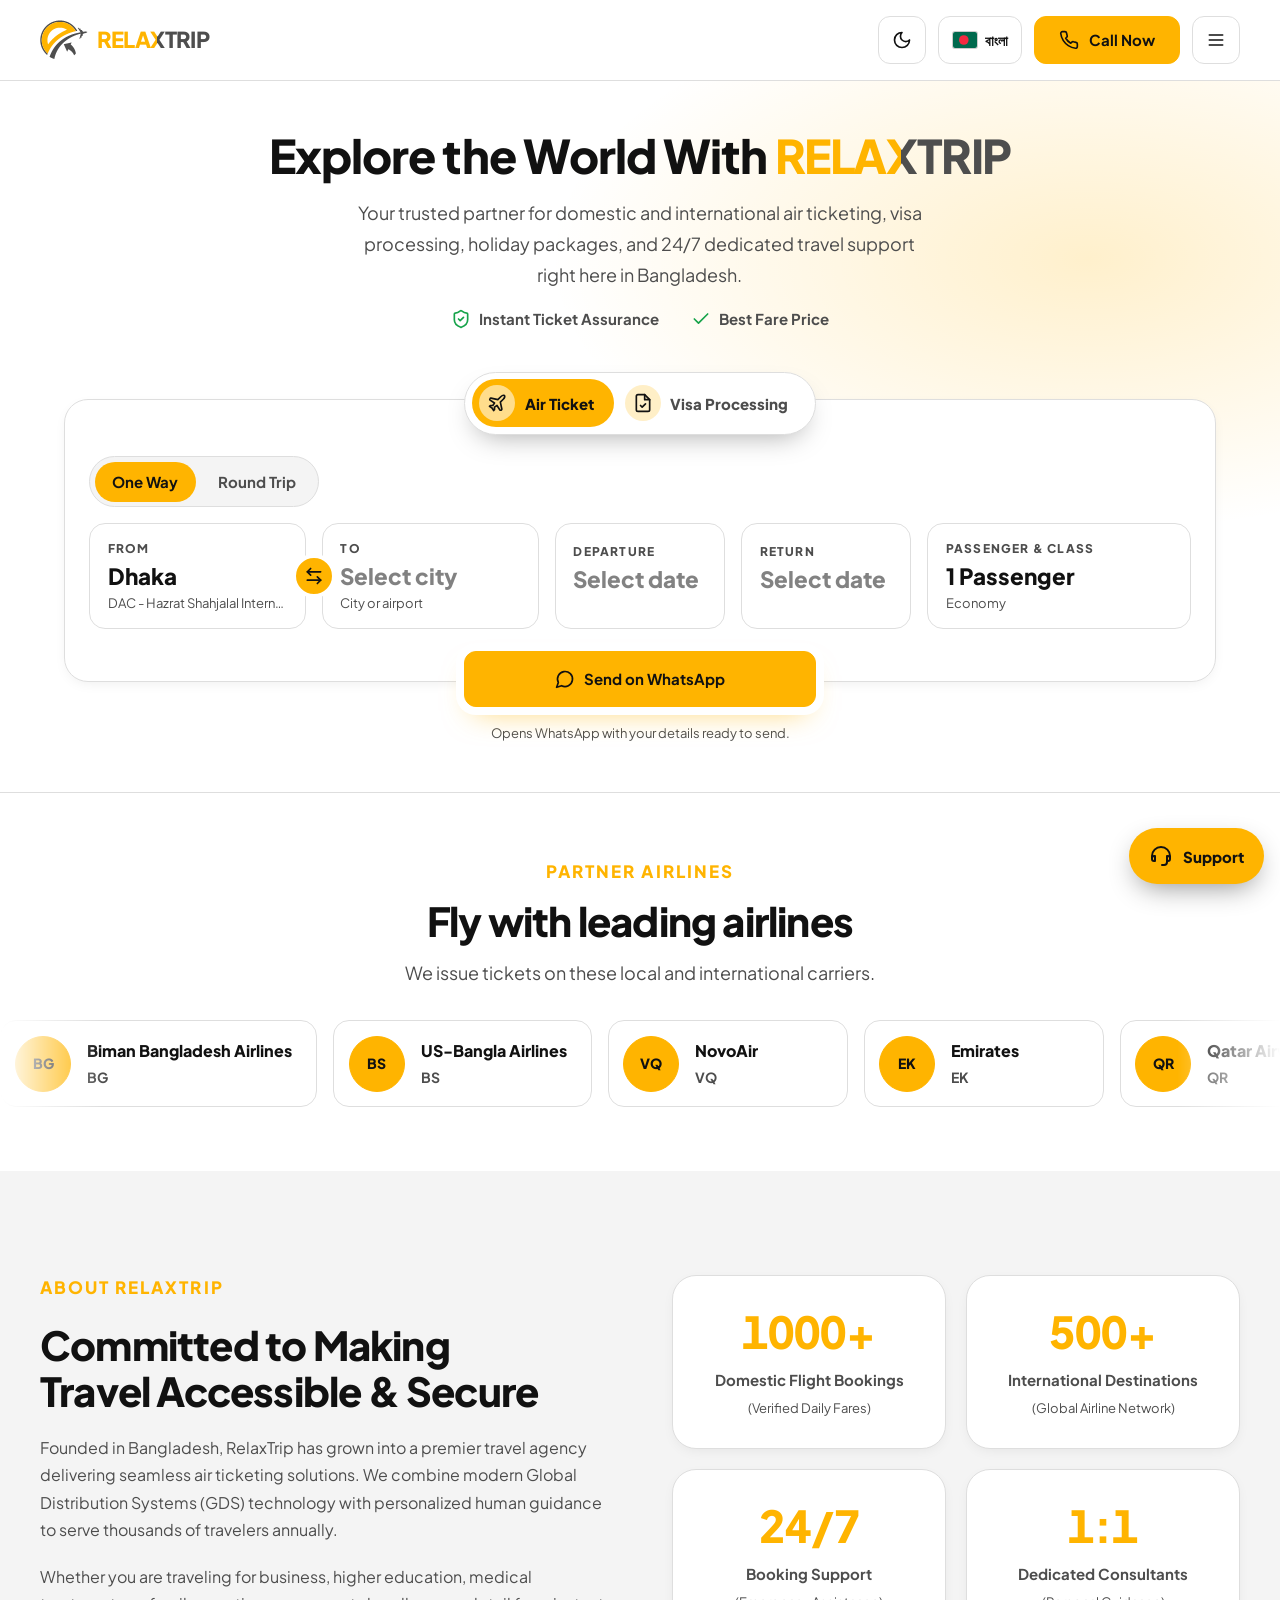
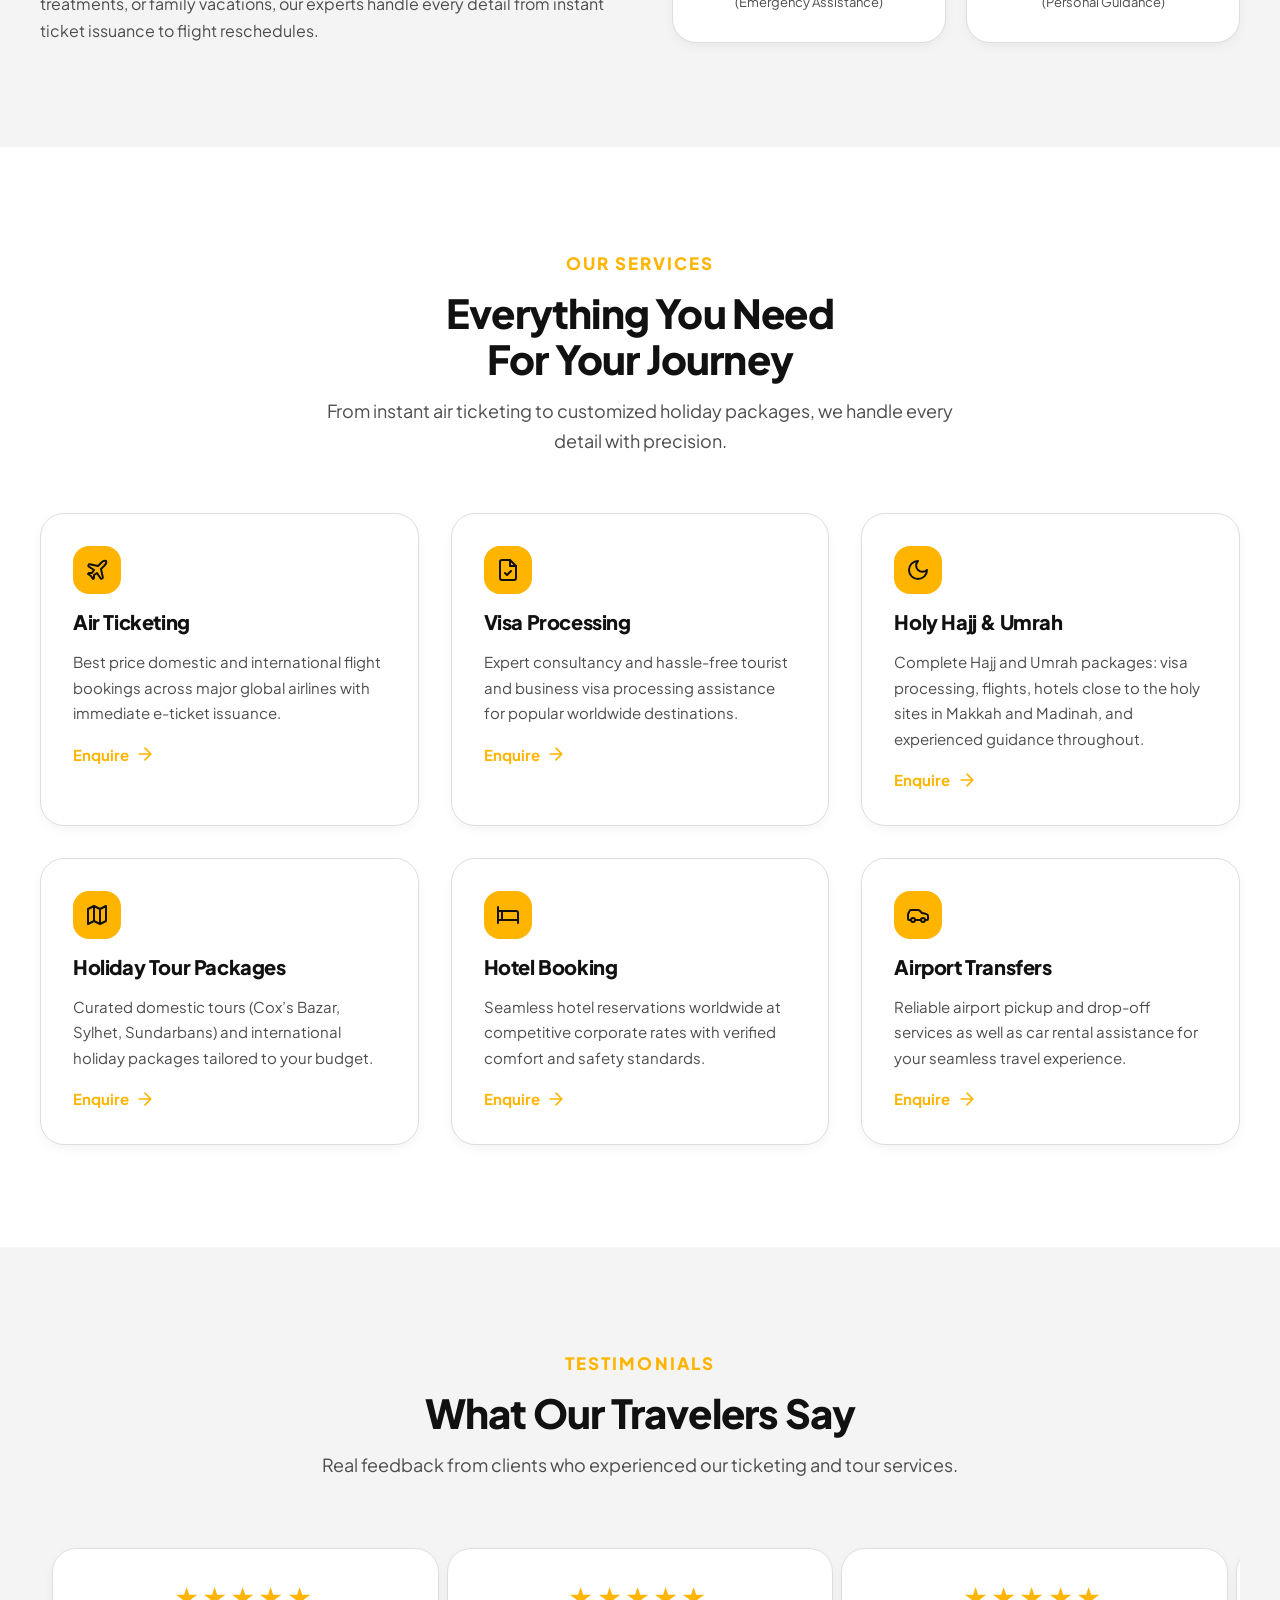
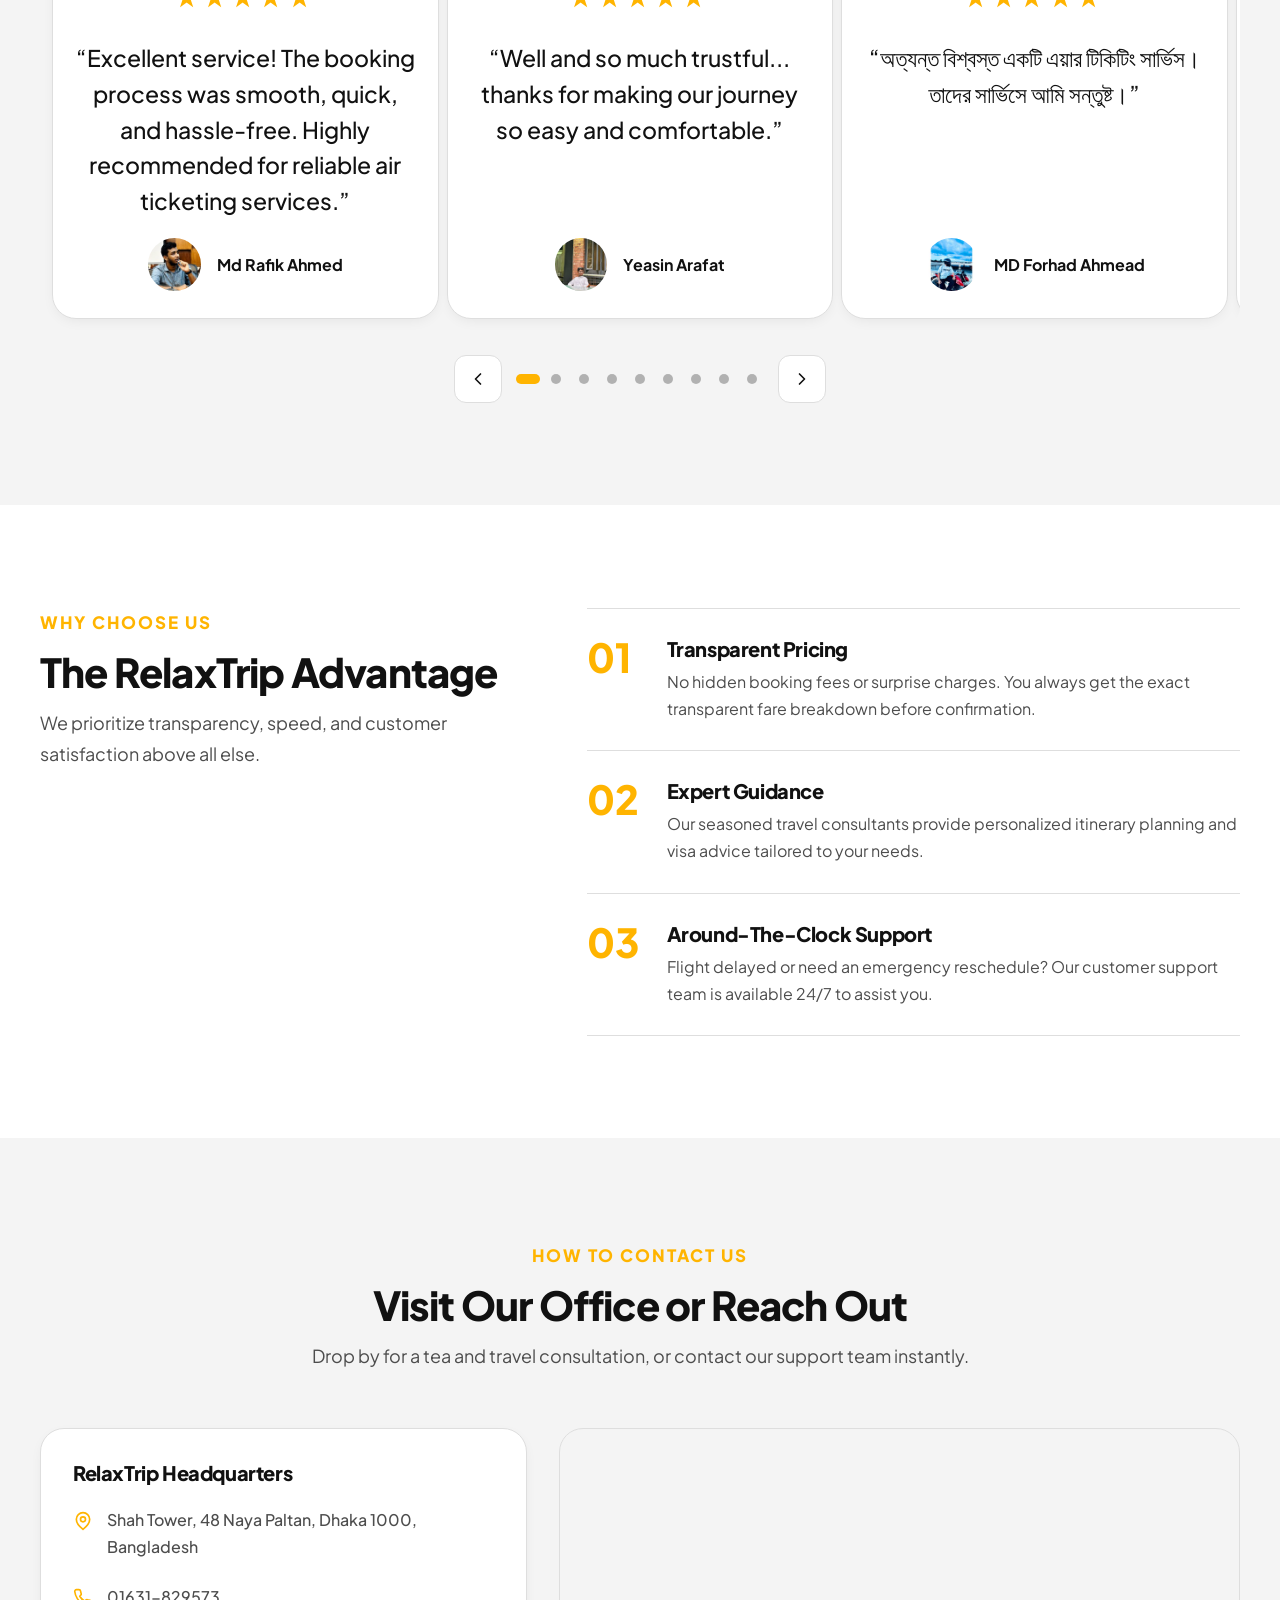
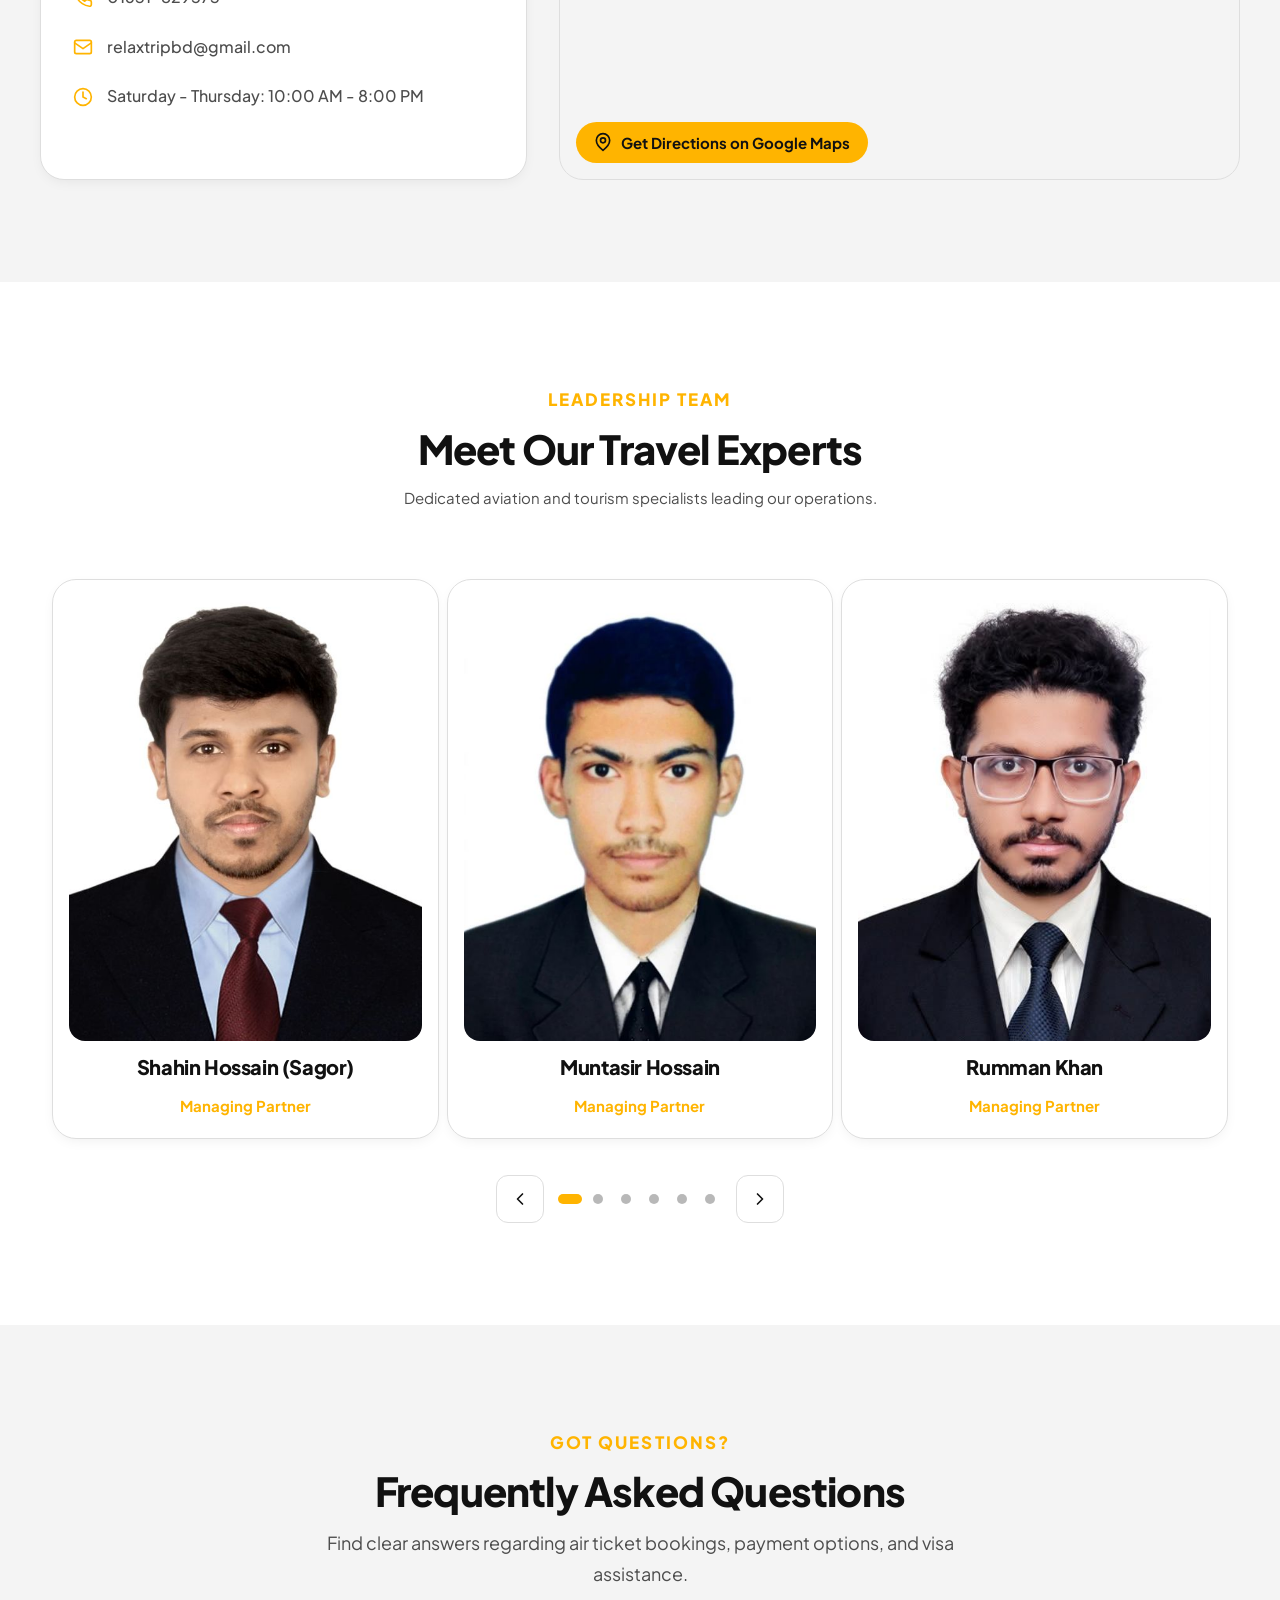
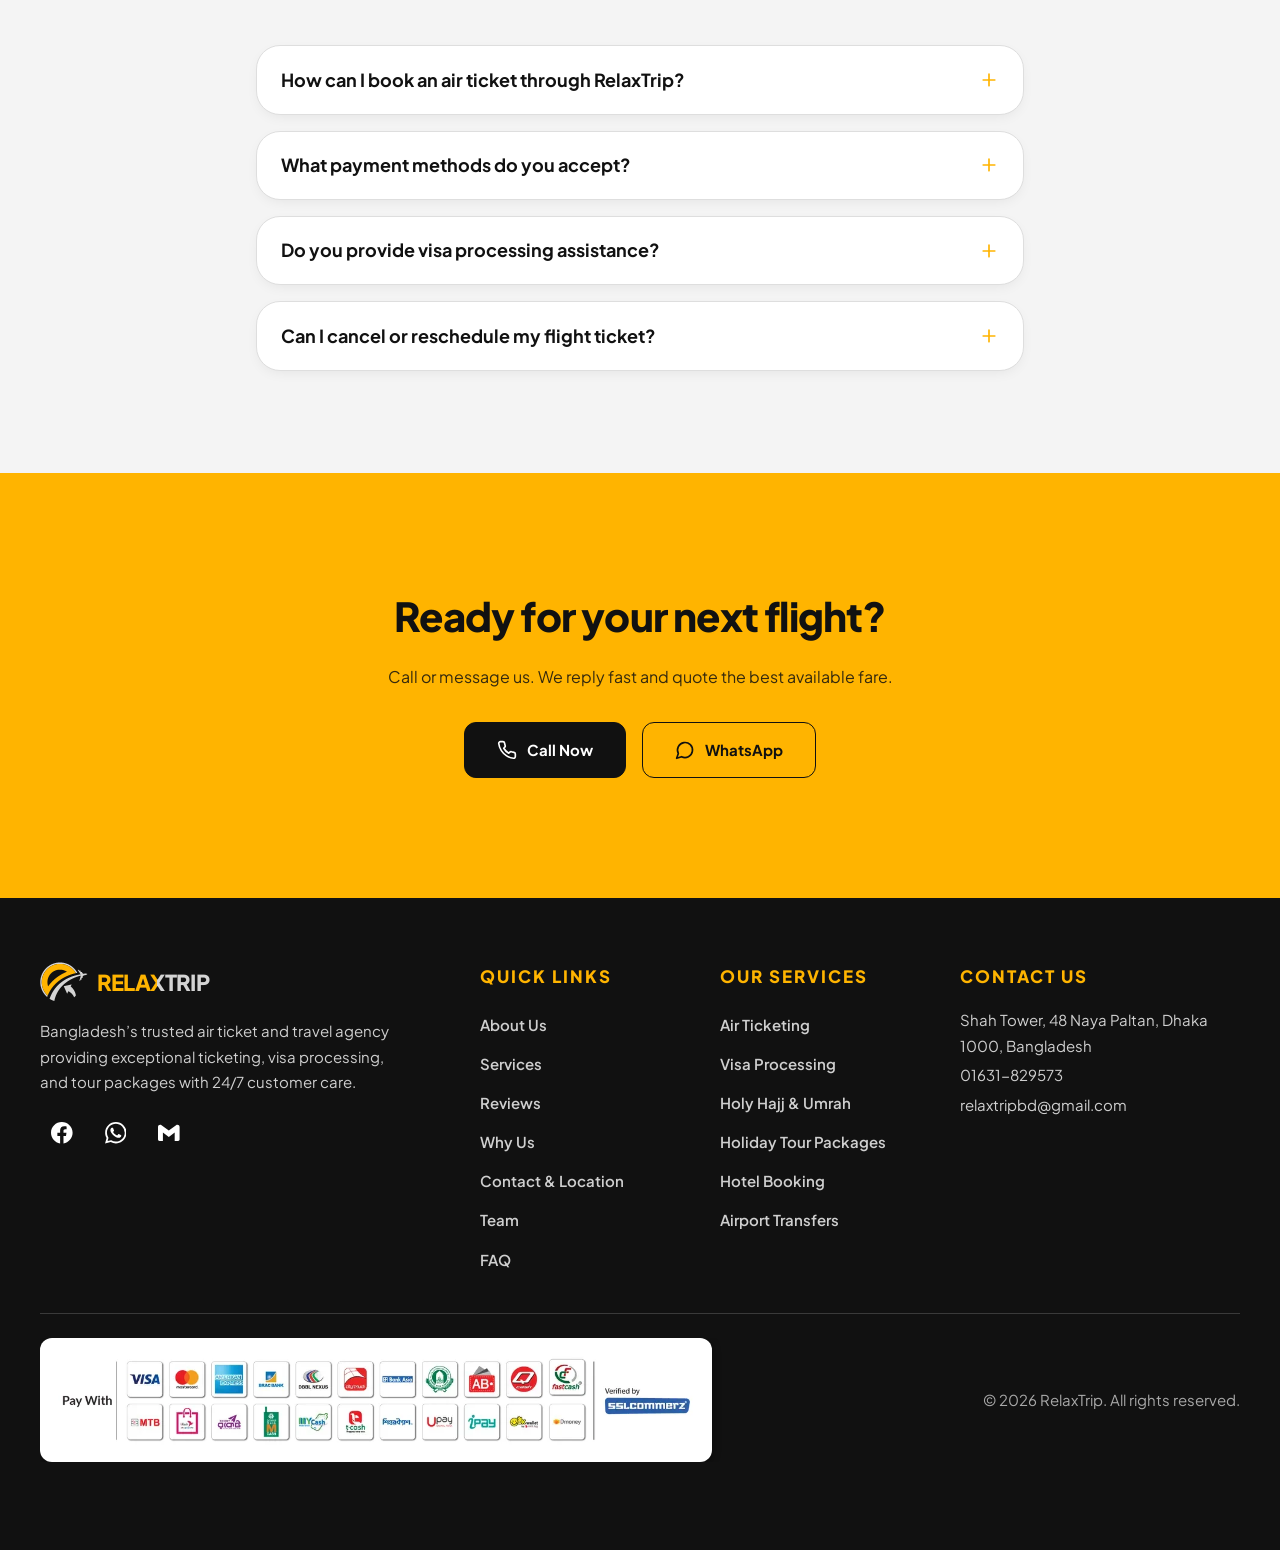
==== public/index.html @ c302bf82 "Real favicon set: svg + png sizes, apple-touch icon and web manifest replace the inline data-uri ico" ====
<!doctype html>
<html lang="en" id="top">
<head>
<meta charset="UTF-8">
<meta name="viewport" content="width=device-width, initial-scale=1, viewport-fit=cover">
<title>RelaxTrip – Premier Air Ticket &amp; Travel Agency in Bangladesh</title>
<meta name="description" content="RelaxTrip: air tickets, visa processing, holiday packages and 24/7 travel support in Dhaka, Bangladesh.">
<meta name="color-scheme" content="light dark">
<meta name="theme-color" content="#FFB400">
<meta property="og:title" content="RelaxTrip – Air Tickets &amp; Travel Agency, Bangladesh">
<meta property="og:description" content="Air tickets, visas, holiday packages and 24/7 support.">
<meta property="og:type" content="website">
<!-- Favicon set (desktop browser tab + bookmarks, iPhone/iPad home screen, Android home screen). -->
  <link rel="icon" href="/favicon.svg" type="image/svg+xml">
  <link rel="icon" href="/favicon-32x32.png" type="image/png" sizes="32x32">
  <link rel="icon" href="/favicon-16x16.png" type="image/png" sizes="16x16">
  <link rel="apple-touch-icon" href="/apple-touch-icon.png">
  <link rel="manifest" href="/site.webmanifest">

<!-- boot.js runs BEFORE the page is painted: applies the saved theme + language without a flash. -->
<script src="js/boot.js"></script>

<!-- Fonts -->
<link rel="preconnect" href="https://fonts.googleapis.com">
<link rel="preconnect" href="https://fonts.gstatic.com" crossorigin>
<link href="https://fonts.googleapis.com/css2?family=Noto+Sans+Bengali:wght@400;500;600;700;800&family=Plus+Jakarta+Sans:wght@400;500;600;700;800&display=swap" rel="stylesheet">

<!-- Styles: one file per part of the page.
     NUMBERED LOAD ORDER MATTERS: later files override earlier ones (08-13 refine 01-07). -->
  <link rel="stylesheet" href="css/01-tokens.css">
  <link rel="stylesheet" href="css/02-base.css">
  <link rel="stylesheet" href="css/03-components.css">
  <link rel="stylesheet" href="css/04-header.css">
  <link rel="stylesheet" href="css/05-hero.css">
  <link rel="stylesheet" href="css/06-sections.css">
  <link rel="stylesheet" href="css/07-reveal-motion.css">
  <link rel="stylesheet" href="css/08-refinements.css">
  <link rel="stylesheet" href="css/09-map.css">
  <link rel="stylesheet" href="css/10-small-screens.css">
  <link rel="stylesheet" href="css/11-mobile-menu-cta.css">
  <link rel="stylesheet" href="css/12-airlines-payments-support.css">
  <link rel="stylesheet" href="css/13-enquiry-widget.css">
</head>
<body>

<!-- LOGO VECTOR: the RelaxTrip mark as an SVG <symbol>. Referenced twice with <use href="#rt-mark">
     (header/footer logo). Its colours are painted by CSS classes .mk-s / .mk-g
     in css/03-components.css and switch with the dark theme. Edit here to change the mark. -->
<svg width="0" height="0" style="position:absolute" aria-hidden="true"><symbol id="rt-mark" viewBox="180 10 980 810"><path class="mk-s" style="fill:var(--color-logo-gray,#4e4e4e)" fill-rule="evenodd" d="M666,502C666,502 666,502 666,503C666,503 667,504 667,505C668,506 668,506 668,507C668,507 668,508 669,508C669,509 669,510 670,510C670,511 670,511 670,512C670,512 671,513 671,514C671,514 672,515 672,515C672,516 672,516 673,517C673,518 673,518 673,519C674,519 674,520 674,520C674,521 675,521 675,522C675,523 675,523 676,524C676,524 676,525 676,525C677,526 677,526 677,527C677,528 678,528 678,529C678,529 678,530 679,530C679,531 679,532 679,532C680,533 680,533 680,534C680,534 680,535 681,536C681,536 681,537 682,537C682,538 682,538 682,539C682,540 683,540 683,541C683,541 684,542 684,542C684,543 684,543 684,544C685,545 685,545 685,546C686,546 686,547 686,547C686,548 686,548 687,549C687,550 687,550 688,551C688,551 688,552 688,552C689,553 689,554 689,554C689,555 690,555 690,556C690,556 690,557 691,558C691,558 691,559 691,559C692,560 692,560 692,561C692,561 693,562 693,562C693,563 694,564 694,564C694,565 694,565 694,566C695,566 695,567 695,568C695,568 696,569 696,569C696,570 696,570 697,571C697,572 697,572 697,573C698,573 698,574 698,574C698,575 699,576 699,576C699,577 699,577 700,578C700,578 700,579 700,580C701,580 701,581 701,581C701,582 702,582 702,583C702,583 702,584 703,584C703,585 703,586 703,586C704,587 704,587 704,588C704,588 705,589 705,590C705,590 705,591 706,591C706,592 706,592 706,593C707,594 707,594 707,595C707,595 708,596 708,596C708,597 708,597 709,598C709,599 709,599 709,600C710,600 710,601 710,601C710,602 711,602 711,603C711,604 712,604 712,605C712,605 712,606 712,606C713,607 713,608 713,608C714,609 714,609 714,610C714,610 714,611 715,612C715,612 715,613 716,613C716,614 716,614 716,615C716,615 717,616 717,616C717,617 718,618 718,618C718,619 718,619 718,620C719,620 719,621 719,622C720,622 720,623 720,623C720,624 720,624 721,625C721,626 721,626 722,627C722,627 722,628 722,628C722,629 723,630 723,630C723,631 724,631 724,632C724,632 724,633 725,633C725,634 725,634 725,635C726,636 726,636 726,637C726,637 726,638 727,638C727,639 727,640 728,640C728,641 728,641 728,642C729,642 729,643 729,644C729,644 730,645 730,645C730,646 730,646 731,647C731,648 731,648 731,649C732,649 732,650 732,650C732,651 733,652 733,653C734,653 734,654 734,654C734,654 734,654 734,654C734,654 734,654 735,654C735,653 736,652 736,651C736,651 737,650 737,650C737,649 738,648 738,648C738,647 738,647 739,646C739,646 739,645 739,645C740,644 740,644 740,643C740,642 741,642 741,641C741,641 742,640 742,640C742,639 742,638 743,638C743,637 743,637 743,636C744,636 744,635 744,634C744,634 745,633 745,633C745,632 745,632 746,631C746,631 746,630 746,630C747,629 747,628 747,628C748,627 748,627 748,626C748,626 749,625 749,624C749,624 749,623 750,623C750,622 750,622 750,621C751,621 751,620 751,620C752,619 752,618 752,618C752,617 753,617 753,616C753,616 753,615 754,614C754,614 754,613 754,613C755,612 755,612 755,611C756,611 756,610 756,610C756,609 756,608 757,608C757,607 758,606 758,606C758,605 759,604 759,604C759,604 759,604 759,604C759,604 759,604 760,604C760,604 762,604 762,605C763,605 763,605 764,606C764,606 765,606 766,607C766,607 767,607 767,608C768,608 768,608 769,608C769,609 770,609 770,609C771,610 772,610 772,610C773,611 773,611 774,611C774,612 775,612 775,612C776,613 776,613 777,613C777,614 778,614 778,614C779,615 780,615 780,615C780,616 781,616 782,616C782,617 783,617 783,617C784,618 784,618 785,618C785,619 786,619 786,619C787,620 787,620 788,620C788,621 789,621 789,622C790,622 790,622 791,623C792,623 792,623 792,624C793,624 794,624 794,625C794,625 795,626 796,626C796,626 797,627 797,627C798,628 798,628 799,628C799,628 800,629 800,629C801,630 801,630 802,630C802,631 803,631 803,632C804,632 804,632 805,633C805,633 806,634 806,634C807,634 807,635 808,635C808,636 809,636 809,636C810,637 810,637 811,638C811,638 812,638 812,639C813,639 813,640 814,640C814,641 815,641 815,642C816,642 816,642 817,643C817,643 818,644 818,644C819,644 819,645 820,645C820,646 820,646 821,647C822,647 822,648 822,648C823,648 823,649 824,649C824,650 825,650 825,651C826,651 826,652 827,652C827,652 828,653 828,654C828,654 829,654 829,655C830,655 830,656 831,656C831,657 832,657 832,658C833,658 833,659 834,659C834,660 834,660 835,661C835,661 836,662 836,662C837,663 837,663 837,664C838,664 838,665 839,665C839,666 840,666 840,666C840,667 841,668 841,668C842,668 842,669 842,670C843,670 843,670 844,671C844,672 844,672 845,673C845,673 846,674 846,674C846,675 847,675 847,676C848,676 848,677 848,677C849,678 849,678 849,679C850,679 850,680 850,680C851,681 851,681 852,682C852,682 852,683 853,683C853,684 853,684 854,685C854,685 854,686 855,686C855,687 855,688 856,688C856,688 856,689 857,690C857,690 857,691 858,691C858,692 858,692 859,693C859,693 859,694 860,694C860,695 860,695 861,696C861,696 861,697 862,698C862,698 862,699 863,699C863,700 863,700 864,701C864,701 864,702 864,702C865,703 865,704 865,704C866,704 866,705 866,706C867,706 867,707 867,707C868,708 868,708 868,709C868,709 869,710 869,710C869,711 869,712 870,712C870,713 870,713 870,714C871,714 871,715 871,716C872,716 872,717 872,717C872,718 873,718 873,719C873,719 874,720 874,720C874,721 874,722 874,722C875,723 875,723 875,724C876,724 876,726 877,726C877,727 877,727 877,727C877,727 878,727 878,726C879,726 880,725 880,725C881,724 881,724 882,723C882,723 883,722 883,722C884,722 884,721 885,721C885,720 886,720 886,719C887,719 887,718 888,718C888,718 888,717 889,717C890,716 890,716 890,715C891,715 891,714 892,714C892,713 893,713 893,712C894,712 894,712 895,711C895,711 896,710 896,710C897,709 897,709 898,708C898,708 898,707 899,707C899,706 900,706 900,705C901,705 901,704 902,704C902,703 902,703 903,702C903,702 904,702 904,701C904,700 905,700 905,700C906,699 906,698 907,698C907,698 908,697 908,696C908,696 909,696 909,695C910,694 910,694 911,693C911,692 912,692 912,692C912,691 912,691 912,691C912,691 912,691 912,690C912,690 912,688 912,688C912,687 912,686 912,686C911,685 911,684 911,684C911,683 911,682 911,682C911,681 911,681 910,680C910,679 910,679 910,678C910,678 910,677 910,676C910,676 910,675 909,674C909,674 909,673 909,673C909,672 909,671 909,671C908,670 908,670 908,669C908,668 908,668 908,667C908,666 908,666 907,665C907,665 907,664 907,664C907,663 907,662 906,662C906,661 906,660 906,660C906,659 906,659 906,658C905,658 905,657 905,656C905,656 905,655 904,654C904,654 904,653 904,653C904,652 904,652 904,651C903,650 903,650 903,649C903,648 903,648 902,647C902,647 902,646 902,646C902,645 901,644 901,644C901,643 901,643 901,642C900,642 900,641 900,640C900,640 900,639 900,639C899,638 899,637 899,637C899,636 898,636 898,635C898,634 898,634 898,633C898,633 897,632 897,632C897,631 897,630 896,630C896,629 896,629 896,628C896,628 895,627 895,626C895,626 895,625 894,625C894,624 894,624 894,623C893,622 893,622 893,621C893,621 892,620 892,620C892,619 892,618 892,618C891,617 891,617 891,616C890,616 890,615 890,614C890,614 890,613 889,613C889,612 889,612 888,611C888,611 888,610 888,610C887,609 887,608 887,608C887,607 886,607 886,606C886,606 886,605 885,604C885,604 885,603 884,603C884,602 884,602 884,601C883,601 883,600 883,600C882,599 882,598 882,598C882,597 881,597 881,596C881,596 880,595 880,594C880,594 880,594 879,593C879,592 879,592 878,591C878,591 878,590 878,590C877,589 877,589 877,588C876,588 876,587 876,586C875,586 875,585 875,585C874,584 874,584 874,583C874,583 873,582 873,582C872,581 872,581 872,580C872,580 871,579 871,578C870,578 870,577 870,577C870,576 869,576 869,575C868,575 868,574 868,574C868,573 867,573 867,572C866,572 866,571 866,570C865,570 865,570 865,569C864,568 864,568 864,567C863,567 863,566 862,566C862,565 862,565 861,564C861,564 861,563 860,563C860,562 860,562 859,561C859,561 858,560 858,560C858,559 857,559 857,558C856,558 856,557 856,557C855,556 855,556 854,555C854,555 854,554 853,554C853,553 853,553 852,552C852,552 851,551 851,551C851,550 850,550 850,549C849,549 849,548 848,548C848,547 848,547 847,546C847,546 846,545 846,545C846,544 845,544 845,543C844,543 844,542 844,542C843,541 843,541 842,540C842,540 841,539 841,539C840,538 840,538 840,537C839,537 839,536 838,536C838,536 837,535 837,534C836,534 836,534 836,533C835,533 835,532 834,532C834,531 833,531 833,530C832,530 832,529 832,529C831,528 831,528 830,527C830,527 829,526 829,526C828,525 828,525 827,524C827,524 826,524 826,523C825,523 825,522 824,522C824,521 824,521 823,520C823,520 822,519 822,519C821,518 821,518 820,518C820,517 819,517 819,516C818,516 818,515 817,515C817,514 816,514 816,514C815,513 815,513 814,512C814,512 814,511 813,511C812,510 812,510 812,510C811,509 811,509 810,508C810,508 808,506 808,506C808,506 807,505 807,505C807,505 807,505 808,504C808,504 808,503 809,502C809,501 809,501 809,500C810,500 810,499 810,498C810,498 811,497 811,497C811,496 812,496 812,495C812,495 812,494 813,494C813,493 813,492 814,492C814,491 814,491 814,490C814,490 815,489 815,488C815,488 816,487 816,487C816,486 816,486 817,485C817,485 817,484 818,484C818,483 818,482 818,482C819,481 819,481 819,480C819,480 820,479 820,479C820,478 820,477 821,477C821,476 821,476 822,475C822,475 822,474 822,474C822,473 823,472 823,472C823,471 824,471 824,470C824,470 824,469 825,468C825,468 826,467 826,466C826,466 826,465 826,465C826,465 826,465 826,465C825,465 824,465 823,465C822,466 822,466 821,466C820,466 820,466 819,466C819,466 818,466 818,467C817,467 816,467 816,467C815,467 814,467 814,467C813,468 813,468 812,468C811,468 811,468 810,468C810,468 809,468 808,469C808,469 807,469 806,469C806,469 805,469 805,470C804,470 804,470 803,470C802,470 802,470 801,470C800,470 800,471 799,471C799,471 798,471 797,471C797,471 796,472 796,472C795,472 794,472 794,472C793,472 792,472 792,472C791,472 791,473 790,473C789,473 789,473 788,473C788,473 787,474 786,474C786,474 785,474 785,474C784,474 783,474 783,475C782,475 782,475 781,475C780,475 780,475 779,475C778,476 778,476 777,476C777,476 776,476 776,476C775,476 774,476 774,477C773,477 772,477 772,477C771,477 771,477 770,478C769,478 769,478 768,478C768,478 767,478 766,478C766,478 765,479 764,479C764,479 763,479 763,479C762,479 762,480 761,480C760,480 760,480 759,480C758,480 758,480 757,480C757,481 756,481 755,481C755,481 754,481 754,481C753,481 752,482 752,482C751,482 750,482 750,482C749,482 749,482 748,483C748,483 747,483 746,483C746,483 745,483 744,483C744,484 743,484 743,484C742,484 741,484 741,484C740,484 740,484 739,485C738,485 738,485 737,485C736,485 736,485 735,486C735,486 734,486 734,486C733,486 732,486 732,486C731,486 730,487 730,487C729,487 729,487 728,487C727,487 727,488 726,488C726,488 725,488 724,488C724,488 723,488 722,488C722,489 721,489 721,489C720,489 720,489 719,489C718,490 718,490 717,490C716,490 716,490 715,490C715,490 714,490 713,491C713,491 712,491 712,491C711,491 710,491 710,491C709,492 708,492 708,492C707,492 707,492 706,492C706,492 705,492 704,493C704,493 703,493 702,493C702,493 701,493 701,493C700,494 699,494 699,494C698,494 698,494 697,494C696,494 696,495 695,495C694,495 694,495 693,495C693,495 692,496 692,496C691,496 690,496 690,496C689,496 688,496 688,496C687,497 687,497 686,497C685,497 685,497 684,497C684,497 683,498 682,498C682,498 681,498 680,498C680,498 679,498 679,498C678,499 678,499 677,499C676,499 676,499 675,499C674,500 674,500 673,500C673,500 672,500 671,500C671,500 670,500 670,501C669,501 668,501 667,501C666,502 666,502 666,502Z M950,168C950,168 949,168 950,169C950,169 950,170 951,171C951,172 952,172 952,172C952,173 953,174 953,174C953,174 954,175 954,176C954,176 955,177 955,177C956,178 956,178 956,179C957,179 957,180 958,180C958,181 958,181 959,182C959,182 959,183 960,183C960,184 960,184 961,185C961,185 962,186 962,186C962,187 963,187 963,188C963,188 964,189 964,189C964,190 965,190 965,191C966,192 966,192 966,192C967,193 967,194 967,194C968,195 968,195 968,196C969,196 969,197 970,197C970,198 970,198 970,199C971,199 971,200 972,200C972,201 972,201 973,202C973,202 973,203 974,204C974,204 974,205 975,205C975,206 975,206 976,207C976,207 976,208 977,208C977,209 978,209 978,210C978,210 979,211 979,211C979,212 980,212 980,213C980,213 981,214 981,214C981,215 982,216 982,216C982,217 983,217 983,218C983,218 984,219 984,219C984,220 985,220 985,221C985,221 986,222 986,222C986,223 987,224 987,224C987,225 988,225 988,226C988,226 988,227 989,227C989,228 990,228 990,229C990,229 990,230 991,230C991,231 991,232 992,232C992,233 992,233 993,234C993,234 993,235 994,235C994,236 994,236 995,237C995,237 995,238 996,238C996,239 996,240 996,240C997,241 997,241 997,242C998,242 998,243 998,243C998,244 999,244 999,245C999,246 1000,246 1000,247C1000,247 1001,248 1001,248C1001,249 1002,249 1002,250C1002,250 1002,251 1003,252C1003,252 1003,253 1004,253C1004,254 1004,254 1004,255C1005,255 1005,256 1005,256C1006,257 1006,258 1006,259C1006,260 1006,260 1006,260C1006,260 1006,260 1005,260C1005,260 1003,260 1002,260C1002,261 1001,261 1001,261C1000,261 999,261 999,261C998,261 998,261 997,261C996,261 996,262 995,262C994,262 994,262 993,262C992,262 992,262 991,262C991,262 990,262 989,262C989,263 988,263 988,263C987,263 986,263 986,263C985,263 984,263 984,264C983,264 982,264 982,264C981,264 981,264 980,264C979,264 979,264 978,264C978,264 977,265 976,265C976,265 975,265 974,265C974,265 973,265 972,265C972,266 971,266 971,266C970,266 969,266 969,266C968,266 968,266 967,266C966,266 966,267 965,267C964,267 964,267 963,267C963,267 962,267 961,268C961,268 960,268 960,268C959,268 958,268 958,268C957,268 956,268 956,269C955,269 955,269 954,269C953,269 953,269 952,269C952,270 951,270 950,270C950,270 949,270 948,270C948,270 947,270 947,270C946,271 945,271 945,271C944,271 944,271 943,271C942,271 942,272 941,272C940,272 940,272 939,272C939,272 938,272 937,272C937,273 936,273 936,273C935,273 934,273 934,273C933,273 933,274 932,274C931,274 931,274 930,274C930,274 929,274 928,275C928,275 927,275 926,275C926,275 925,275 925,275C924,276 923,276 923,276C922,276 922,276 921,276C920,276 920,277 919,277C919,277 918,277 917,277C917,277 916,278 916,278C915,278 914,278 914,278C913,278 912,278 912,278C911,279 911,279 910,279C910,279 909,279 908,280C908,280 907,280 906,280C906,280 905,280 905,280C904,280 904,281 903,281C902,281 902,281 901,281C900,282 900,282 899,282C899,282 898,282 898,282C897,282 896,283 896,283C895,283 894,283 894,283C893,283 893,284 892,284C892,284 891,284 890,284C890,284 889,285 888,285C888,285 887,285 887,285C886,286 886,286 885,286C884,286 884,286 883,286C883,286 882,287 881,287C881,287 880,287 880,287C879,288 878,288 878,288C877,288 877,288 876,288C876,289 875,289 874,289C874,289 873,289 872,290C872,290 871,290 871,290C870,290 870,290 869,291C868,291 868,291 867,291C867,291 866,292 865,292C865,292 864,292 864,292C863,292 862,293 862,293C861,293 861,293 860,293C860,294 859,294 858,294C858,294 857,294 857,295C856,295 855,295 855,295C854,295 854,296 853,296C852,296 852,296 851,296C851,296 850,297 850,297C849,297 848,297 848,298C847,298 847,298 846,298C845,298 845,298 844,299C844,299 843,299 842,299C842,300 841,300 841,300C840,300 840,300 839,300C838,301 838,301 837,301C837,301 836,302 836,302C835,302 834,302 834,302C833,303 833,303 832,303C832,303 831,303 830,304C830,304 829,304 829,304C828,304 827,305 827,305C826,305 826,305 825,306C824,306 824,306 823,306C823,306 822,307 822,307C821,307 820,307 820,308C819,308 819,308 818,308C818,308 817,309 816,309C816,309 815,309 815,309C814,310 814,310 813,310C812,310 812,310 811,311C811,311 810,311 810,311C809,312 808,312 808,312C807,312 807,313 806,313C806,313 805,313 804,314C804,314 803,314 803,314C802,314 802,315 801,315C800,315 800,315 799,316C799,316 798,316 798,316C797,316 796,317 796,317C795,317 795,317 794,318C794,318 793,318 792,318C792,319 791,319 791,319C790,319 790,320 789,320C788,320 788,320 787,321C787,321 786,321 786,321C785,322 784,322 784,322C783,322 783,323 782,323C782,323 781,323 781,324C780,324 779,324 779,324C778,324 778,325 777,325C777,325 776,326 776,326C775,326 774,326 774,326C773,327 773,327 772,327C772,328 771,328 770,328C770,328 769,328 769,329C768,329 768,329 767,330C766,330 766,330 765,330C765,331 764,331 764,331C763,331 762,332 762,332C761,332 761,332 760,333C760,333 759,333 759,334C758,334 758,334 757,334C756,335 756,335 755,335C755,335 754,336 754,336C753,336 753,336 752,337C752,337 751,337 750,338C750,338 749,338 749,338C748,339 748,339 747,339C746,340 746,340 745,340C745,340 744,341 744,341C743,341 743,342 742,342C742,342 741,342 740,343C740,343 739,343 739,343C738,344 738,344 737,344C737,344 736,345 736,345C735,345 734,346 734,346C733,346 733,346 732,347C732,347 731,347 730,348C730,348 729,348 729,348C728,349 728,349 727,349C727,350 726,350 726,350C725,350 724,351 724,351C723,351 723,352 722,352C722,352 721,352 721,353C720,353 720,353 719,354C718,354 718,354 717,355C717,355 716,355 716,356C715,356 715,356 714,356C714,357 713,357 712,357C712,358 711,358 711,358C710,358 710,359 709,359C709,359 708,360 708,360C707,360 707,361 706,361C706,361 705,362 704,362C704,362 703,362 703,363C702,363 702,363 701,364C701,364 700,364 700,365C699,365 698,365 698,366C697,366 697,366 696,366C696,367 695,367 695,368C694,368 694,368 693,368C693,369 692,369 692,369C691,370 690,370 690,370C689,371 689,371 688,371C688,372 687,372 687,372C686,373 686,373 685,373C685,374 684,374 684,374C683,374 682,375 682,375C681,376 681,376 680,376C680,376 679,377 679,377C678,378 678,378 677,378C677,378 676,379 676,379C675,380 674,380 674,380C674,380 673,381 672,381C672,382 671,382 671,382C670,382 670,383 669,383C669,384 668,384 668,384C667,384 667,385 666,385C666,386 665,386 664,386C664,387 664,387 663,387C662,388 662,388 661,388C661,389 660,389 660,389C659,390 659,390 658,390C658,391 657,391 657,391C656,392 656,392 655,392C654,393 654,393 654,394C653,394 652,394 652,394C651,395 651,395 650,396C650,396 649,396 649,397C648,397 648,397 647,398C647,398 646,398 646,399C645,399 645,400 644,400C644,400 643,401 643,401C642,401 642,402 641,402C640,402 640,403 640,403C639,404 638,404 638,404C637,405 637,405 636,405C636,406 635,406 635,406C634,407 634,407 633,408C633,408 632,408 632,409C631,409 631,409 630,410C630,410 629,410 629,411C628,411 628,412 627,412C627,412 626,413 626,413C625,414 625,414 624,414C624,415 623,415 623,415C622,416 622,416 621,417C620,417 620,417 620,418C619,418 618,418 618,419C618,419 617,420 616,420C616,420 616,421 615,421C614,422 614,422 614,422C613,423 612,423 612,424C612,424 611,424 610,425C610,425 610,426 609,426C608,426 608,427 607,427C607,428 606,428 606,428C605,429 605,429 604,430C604,430 603,430 603,431C602,431 602,432 601,432C601,432 600,433 600,433C599,434 599,434 598,434C598,435 598,435 597,436C596,436 596,436 596,437C595,437 594,438 594,438C594,438 593,439 592,439C592,440 592,440 591,440C590,441 590,441 590,442C589,442 588,443 588,443C588,444 587,444 586,444C586,445 586,445 585,446C585,446 584,446 584,447C583,447 583,448 582,448C582,449 581,449 581,450C580,450 580,450 579,451C579,451 578,452 578,452C577,452 577,453 576,453C576,454 575,454 575,455C574,455 574,455 573,456C573,456 572,457 572,457C571,458 571,458 570,458C570,459 570,459 569,460C568,460 568,461 568,461C567,462 567,462 566,463C566,463 565,464 565,464C564,464 564,465 563,465C563,466 562,466 562,467C561,467 561,468 560,468C560,468 559,469 559,469C558,470 558,470 558,471C557,471 556,472 556,472C556,472 555,473 555,473C554,474 554,474 553,475C553,475 552,476 552,476C551,477 551,477 550,478C550,478 549,479 549,479C548,480 548,480 548,480C547,481 547,481 546,482C546,482 545,483 545,483C544,484 544,484 543,485C543,485 542,486 542,486C541,487 541,487 540,488C540,488 540,488 539,489C539,489 538,490 538,490C537,491 537,491 536,492C536,492 535,493 535,493C534,494 534,494 534,495C533,495 533,496 532,496C532,497 531,497 531,498C530,498 530,499 530,499C529,500 529,500 528,500C528,501 527,501 527,502C526,502 526,503 525,503C525,504 524,504 524,505C524,505 523,506 523,506C522,507 522,507 521,508C521,508 521,509 520,509C520,510 519,510 519,511C518,511 518,512 518,512C517,513 517,513 516,514C516,514 515,514 515,515C515,516 514,516 514,516C513,517 513,518 512,518C512,518 512,519 511,519C511,520 510,520 510,521C509,521 509,522 509,522C508,523 508,523 507,524C507,524 506,525 506,525C506,526 505,526 505,527C504,527 504,528 504,528C503,529 503,529 502,530C502,530 502,531 501,531C501,532 500,532 500,533C500,533 499,534 499,534C498,535 498,535 497,536C497,536 497,537 496,537C496,538 495,538 495,539C495,539 494,540 494,540C493,541 493,541 493,542C492,542 492,543 491,543C491,544 491,544 490,545C490,545 489,546 489,546C489,547 488,547 488,548C488,548 487,549 487,549C486,550 486,550 486,551C485,551 485,552 484,552C484,553 484,553 483,554C483,554 482,555 482,555C482,556 481,556 481,557C480,557 480,558 480,558C479,559 479,559 479,560C478,560 478,561 477,562C477,562 477,562 476,563C476,564 476,564 475,564C475,565 474,566 474,566C474,567 473,567 473,568C472,568 472,569 472,569C471,570 471,570 471,571C470,571 470,572 470,572C469,573 469,573 469,574C468,574 468,575 468,575C467,576 467,576 466,577C466,578 466,578 465,578C465,579 465,580 464,580C464,581 464,581 463,582C463,582 462,583 462,583C462,584 462,584 461,585C461,585 460,586 460,586C460,587 459,587 459,588C459,588 458,589 458,589C458,590 457,590 457,591C457,592 456,592 456,593C456,593 455,594 455,594C455,595 454,595 454,596C454,596 453,597 453,597C452,598 452,598 452,599C452,599 451,600 451,600C450,601 450,602 450,602C450,603 449,603 449,604C448,604 448,605 448,605C447,606 447,606 447,607C446,607 446,608 446,608C445,609 445,609 445,610C444,610 444,611 444,612C444,612 443,613 443,613C442,614 442,614 442,615C442,615 441,616 441,616C441,617 440,618 440,618C440,618 439,619 439,620C439,620 438,621 438,621C438,622 438,622 437,623C437,623 437,624 436,624C436,625 436,626 435,626C435,627 435,627 434,628C434,628 434,629 433,629C433,630 433,630 432,631C432,631 432,632 432,632C431,633 431,634 431,634C430,635 430,635 430,636C429,636 429,637 429,637C428,638 428,638 428,639C428,640 427,640 427,641C427,641 426,642 426,642C426,643 426,643 425,644C425,644 425,645 424,646C424,646 424,647 424,647C423,648 423,648 423,649C422,649 422,650 422,650C422,651 421,652 421,652C421,653 420,653 420,654C420,654 420,655 419,655C419,656 419,656 418,657C418,658 418,658 418,659C417,659 417,660 417,660C416,661 416,662 416,662C416,663 415,663 415,664C415,664 414,665 414,665C414,666 414,666 413,667C413,668 413,668 413,669C412,669 412,670 412,670C412,671 411,672 411,672C411,673 410,673 410,674C410,674 410,675 409,675C409,676 409,676 409,677C408,678 408,678 408,679C408,679 407,680 407,680C407,681 407,682 406,682C406,683 406,683 406,684C405,684 405,685 405,685C404,686 404,686 404,687C404,688 404,688 403,689C403,689 403,690 402,690C402,691 402,692 402,692C402,693 401,693 401,694C401,694 400,695 400,696C400,696 400,697 399,697C399,698 399,698 399,699C398,699 398,700 398,701C398,701 397,702 397,702C397,703 397,703 396,704C396,704 396,705 396,706C396,706 395,707 395,707C395,708 394,708 394,709C394,710 394,710 394,711C393,711 393,712 393,712C393,713 392,714 392,714C392,715 392,715 392,716C391,716 391,717 391,718C391,718 390,719 390,719C390,720 390,720 389,721C389,722 389,722 389,723C388,723 388,724 388,724C388,725 388,726 387,726C387,727 387,727 387,728C386,728 386,729 386,730C386,730 385,731 385,731C385,732 385,732 384,733C384,734 384,734 384,735C384,735 383,736 383,736C383,737 383,738 382,738C382,739 382,739 382,740C382,740 381,741 381,742C381,742 381,743 380,743C380,744 380,744 380,745C380,746 379,746 379,747C379,747 379,748 378,748C378,749 378,750 378,750C378,751 377,751 377,752C377,753 377,753 377,754C376,754 376,756 376,756C376,757 375,758 375,758C375,758 375,758 375,758C375,758 375,758 376,759C376,759 377,760 378,760C379,761 379,761 380,761C380,762 381,762 381,762C382,763 382,763 383,763C383,764 384,764 384,764C385,765 386,765 386,765C386,766 387,766 388,766C388,767 389,767 389,767C390,768 390,768 391,768C391,768 392,769 392,769C393,770 394,770 394,770C395,770 395,771 396,771C396,771 397,772 397,772C398,772 398,772 399,773C400,773 400,773 401,774C401,774 402,774 402,774C403,775 403,775 404,775C404,776 405,776 406,776C406,776 407,777 407,777C408,777 408,778 409,778C409,778 410,778 410,779C411,779 412,779 412,779C413,780 413,780 414,780C414,780 415,781 416,781C416,781 417,782 417,782C418,782 418,782 419,783C419,783 420,783 420,783C421,784 422,784 422,784C423,784 423,785 424,785C424,785 425,786 426,786C426,786 427,786 427,786C428,787 428,787 429,787C430,788 430,788 431,788C431,788 432,788 432,789C433,789 434,789 434,789C435,790 435,790 436,790C436,790 437,791 438,791C438,791 439,791 439,792C440,792 440,792 441,792C442,792 442,793 443,793C443,793 444,793 444,794C445,794 446,794 446,794C447,794 447,795 448,795C448,795 449,795 450,796C450,796 451,796 451,796C452,796 452,796 453,797C454,797 454,797 455,797C455,798 456,798 456,798C457,798 458,798 458,799C459,799 459,799 460,799C461,799 461,800 462,800C462,800 463,800 464,800C464,801 465,801 465,801C466,801 466,801 467,802C468,802 468,802 469,802C470,802 471,802 472,803C472,803 472,803 472,803C472,802 472,802 473,802C473,801 473,800 473,799C473,798 473,798 474,797C474,796 474,796 474,795C474,795 474,794 474,793C474,793 474,792 475,792C475,791 475,790 475,790C475,789 475,788 476,788C476,787 476,787 476,786C476,785 476,785 476,784C476,784 477,783 477,782C477,782 477,781 477,781C477,780 478,779 478,779C478,778 478,778 478,777C478,776 478,776 478,775C479,774 479,774 479,773C479,773 479,772 479,772C480,771 480,770 480,770C480,769 480,768 480,768C480,767 481,767 481,766C481,766 481,765 481,764C481,764 482,763 482,762C482,762 482,761 482,761C482,760 482,760 483,759C483,758 483,758 483,757C483,756 484,756 484,755C484,755 484,754 484,754C484,753 484,752 485,752C485,751 485,750 485,750C485,749 486,749 486,748C486,748 486,747 486,746C486,746 487,745 487,744C487,744 487,743 487,743C487,742 488,742 488,741C488,740 488,740 488,739C488,739 489,738 489,737C489,737 489,736 490,736C490,735 490,734 490,734C490,733 490,733 491,732C491,732 491,731 491,730C491,730 492,729 492,729C492,728 492,727 492,727C492,726 493,726 493,725C493,724 493,724 494,723C494,723 494,722 494,722C494,721 495,720 495,720C495,719 495,719 495,718C496,718 496,717 496,716C496,716 496,715 497,715C497,714 497,713 497,713C497,712 498,712 498,711C498,710 498,710 498,709C499,709 499,708 499,708C499,707 500,706 500,706C500,705 500,705 500,704C501,704 501,703 501,702C501,702 501,701 502,701C502,700 502,700 502,699C503,698 503,698 503,697C503,697 503,696 504,696C504,695 504,694 504,694C505,693 505,693 505,692C505,692 506,691 506,690C506,690 506,689 506,689C507,688 507,688 507,687C507,686 508,686 508,685C508,685 508,684 509,684C509,683 509,682 509,682C510,681 510,681 510,680C510,680 511,679 511,678C511,678 511,677 512,677C512,676 512,676 512,675C513,674 513,674 513,673C513,673 514,672 514,672C514,671 514,671 514,670C515,670 515,669 515,668C516,668 516,667 516,667C516,666 516,666 517,665C517,664 517,664 518,663C518,663 518,662 518,662C519,661 519,660 519,660C519,659 520,659 520,658C520,658 520,657 521,657C521,656 521,656 522,655C522,654 522,654 522,653C523,653 523,652 523,652C523,651 524,650 524,650C524,649 524,649 525,648C525,648 525,647 526,647C526,646 526,646 526,645C527,644 527,644 527,643C528,643 528,642 528,642C528,641 529,641 529,640C529,640 530,639 530,638C530,638 530,637 531,637C531,636 531,636 532,635C532,634 532,634 532,634C533,633 533,632 533,632C534,631 534,631 534,630C534,630 535,629 535,628C535,628 536,627 536,627C536,626 537,626 537,625C537,625 538,624 538,624C538,623 538,623 539,622C539,622 539,621 540,620C540,620 540,619 540,619C541,618 541,618 542,617C542,617 542,616 542,616C543,615 543,614 543,614C544,613 544,613 544,612C544,612 545,611 545,611C546,610 546,610 546,609C546,609 547,608 547,608C547,607 548,606 548,606C548,605 549,605 549,604C549,604 550,603 550,603C550,602 551,602 551,601C551,600 552,600 552,600C552,599 553,598 553,598C553,597 554,597 554,596C554,596 555,595 555,595C555,594 556,594 556,593C556,593 557,592 557,592C557,591 558,590 558,590C558,590 559,589 559,588C559,588 560,587 560,587C560,586 561,586 561,585C562,585 562,584 562,584C562,583 563,583 563,582C564,582 564,581 564,581C565,580 565,580 565,579C566,578 566,578 566,578C567,577 567,576 567,576C568,575 568,575 568,574C569,574 569,573 570,573C570,572 570,572 571,571C571,571 571,570 572,570C572,569 572,569 573,568C573,568 574,567 574,567C574,566 575,566 575,565C576,565 576,564 576,564C577,563 577,562 577,562C578,562 578,561 578,560C579,560 579,560 580,559C580,558 580,558 581,557C581,557 581,556 582,556C582,555 583,555 583,554C583,554 584,553 584,553C584,552 585,552 585,551C586,551 586,550 586,550C587,549 587,549 588,548C588,548 588,547 589,547C589,546 590,546 590,545C590,545 591,544 591,544C592,543 592,543 592,542C593,542 593,541 594,541C594,540 594,540 595,539C595,539 596,538 596,538C596,537 597,537 597,536C598,536 598,535 598,535C599,534 599,534 600,533C600,533 600,532 601,532C601,531 602,531 602,530C602,530 603,529 603,529C604,528 604,528 605,527C605,527 606,526 606,526C606,525 607,525 607,524C608,524 608,523 608,523C609,522 609,522 610,521C610,521 610,520 611,520C611,519 612,519 612,518C613,518 613,518 614,517C614,516 614,516 615,516C615,515 616,515 616,514C617,514 617,513 618,513C618,512 618,512 619,511C619,511 620,510 620,510C621,509 621,509 622,508C622,508 622,507 623,507C623,506 624,506 624,505C625,505 625,504 626,504C626,504 626,503 627,502C627,502 628,502 628,501C629,501 629,500 630,500C630,499 630,499 631,498C631,498 632,497 632,497C633,496 633,496 634,495C634,495 634,494 635,494C636,493 636,493 636,492C637,492 637,492 638,491C638,491 639,490 639,490C640,489 640,489 641,488C641,488 642,487 642,487C642,486 643,486 643,486C644,485 644,485 645,484C645,484 646,483 646,483C647,482 647,482 648,481C648,481 648,480 649,480C650,480 650,479 650,479C651,478 651,478 652,477C652,477 653,476 653,476C654,475 654,475 655,474C655,474 656,474 656,473C657,473 657,472 658,472C658,471 659,471 659,470C660,470 660,470 660,469C661,469 662,468 662,468C662,467 663,467 663,466C664,466 664,466 665,465C665,465 666,464 666,464C667,463 667,463 668,463C668,462 669,462 669,461C670,461 670,460 671,460C671,460 672,459 672,459C673,458 673,458 674,457C674,457 675,456 675,456C676,456 676,455 677,455C677,454 678,454 678,454C678,453 679,453 680,452C680,452 680,451 681,451C682,450 682,450 682,450C683,449 684,449 684,448C684,448 685,448 686,447C686,447 686,446 687,446C687,446 688,445 688,445C689,444 689,444 690,444C690,443 691,443 691,442C692,442 692,441 693,441C693,441 694,440 694,440C695,439 695,439 696,439C696,438 697,438 697,437C698,437 698,436 699,436C699,436 700,435 700,435C701,435 701,434 702,434C702,433 703,433 703,433C704,432 704,432 705,431C705,431 706,431 706,430C707,430 708,430 708,429C708,429 709,428 710,428C710,428 710,427 711,427C712,426 712,426 712,426C713,425 714,425 714,424C714,424 715,424 716,423C716,423 717,422 717,422C718,422 718,421 719,421C719,421 720,420 720,420C721,420 721,419 722,419C722,418 723,418 723,418C724,417 724,417 725,417C725,416 726,416 726,416C727,415 727,415 728,414C728,414 729,414 729,413C730,413 730,413 731,412C732,412 732,412 732,411C733,411 734,410 734,410C735,410 735,409 736,409C736,409 737,408 737,408C738,408 738,407 739,407C739,406 740,406 740,406C741,405 741,405 742,405C742,404 743,404 743,404C744,403 744,403 745,402C745,402 746,402 746,401C747,401 748,401 748,400C749,400 749,400 750,399C750,399 751,399 751,398C752,398 752,398 753,397C753,397 754,396 754,396C755,396 755,396 756,395C756,395 757,394 758,394C758,394 758,393 759,393C760,393 760,392 761,392C761,392 762,391 762,391C763,391 763,390 764,390C764,390 765,389 765,389C766,389 766,388 767,388C768,388 768,387 769,387C769,387 770,386 770,386C771,386 771,385 772,385C772,385 773,384 773,384C774,384 774,384 775,383C776,383 776,382 776,382C777,382 778,382 778,381C779,381 779,380 780,380C780,380 781,380 781,379C782,379 782,379 783,378C784,378 784,378 784,377C785,377 786,377 786,376C787,376 787,376 788,375C788,375 789,375 789,374C790,374 790,374 791,374C792,373 792,373 793,373C793,372 794,372 794,372C795,371 795,371 796,371C796,370 797,370 797,370C798,370 798,369 799,369C800,369 800,368 801,368C801,368 802,368 802,367C803,367 803,367 804,366C804,366 805,366 806,365C806,365 807,365 807,364C808,364 808,364 809,364C809,363 810,363 810,363C811,362 812,362 812,362C813,362 813,361 814,361C814,361 815,360 815,360C816,360 816,359 817,359C818,359 818,358 819,358C819,358 820,358 820,357C821,357 821,357 822,357C822,356 823,356 824,356C824,355 825,355 825,355C826,355 826,354 827,354C827,354 828,353 828,353C829,353 830,353 830,352C831,352 831,352 832,352C832,351 833,351 834,351C834,350 835,350 835,350C836,350 836,349 837,349C837,349 838,348 838,348C839,348 840,348 840,347C841,347 841,347 842,346C842,346 843,346 843,346C844,345 844,345 845,345C846,345 846,344 847,344C847,344 848,344 848,343C849,343 850,343 850,342C851,342 851,342 852,342C852,341 853,341 854,341C854,341 855,340 855,340C856,340 856,340 857,339C857,339 858,339 858,339C859,338 860,338 860,338C861,338 861,337 862,337C862,337 863,337 864,336C864,336 865,336 865,336C866,335 866,335 867,335C868,335 868,334 869,334C869,334 870,334 870,333C871,333 871,333 872,332C872,332 873,332 874,332C874,332 875,331 875,331C876,331 876,331 877,330C878,330 878,330 879,330C879,329 880,329 880,329C881,329 882,328 882,328C883,328 883,328 884,327C884,327 885,327 886,327C886,326 887,326 887,326C888,326 888,326 889,325C890,325 890,325 891,325C891,324 892,324 892,324C893,324 894,324 894,323C895,323 895,323 896,323C896,322 897,322 898,322C898,322 899,322 899,321C900,321 900,321 901,321C902,320 902,320 903,320C903,320 904,320 904,319C905,319 906,319 906,319C907,318 907,318 908,318C908,318 909,318 910,317C910,317 911,317 911,317C912,316 913,316 913,316C914,316 914,316 915,315C916,315 916,315 917,315C917,314 918,314 918,314C919,314 920,314 920,313C921,313 921,313 922,313C922,313 923,312 924,312C924,312 925,312 925,312C926,311 926,311 927,311C928,311 928,310 929,310C929,310 930,310 930,310C931,310 932,309 932,309C933,309 934,309 934,308C935,308 935,308 936,308C936,308 937,308 938,307C938,307 939,307 939,307C940,307 940,306 941,306C942,306 942,306 943,306C944,305 944,305 945,305C945,305 946,305 946,304C947,304 948,304 948,304C949,304 949,304 950,303C950,303 951,303 952,303C952,303 953,302 954,302C954,302 955,302 955,302C956,302 956,301 957,301C958,301 958,301 959,301C959,300 960,300 961,300C961,300 962,300 962,300C963,299 964,299 964,299C965,299 965,299 966,298C966,298 967,298 968,298C968,298 969,298 970,297C970,297 971,297 971,297C972,297 972,297 973,296C974,296 974,296 975,296C975,296 976,296 977,295C977,295 978,295 978,295C979,295 980,295 980,294C981,294 981,294 982,294C983,294 983,294 984,293C984,293 985,293 986,293C986,293 987,293 987,292C988,292 989,292 989,292C990,292 990,292 991,292C992,291 992,291 993,291C994,291 994,291 995,291C995,290 996,290 996,290C997,290 998,290 998,290C999,290 1000,289 1000,289C1001,289 1001,289 1002,289C1002,289 1003,288 1004,288C1004,288 1005,288 1006,288C1006,288 1007,288 1007,288C1008,287 1010,287 1010,287C1011,287 1011,287 1011,287C1011,287 1011,287 1011,288C1011,288 1011,290 1011,291C1011,291 1010,292 1010,292C1010,293 1010,294 1010,294C1010,295 1010,296 1010,296C1009,297 1009,297 1009,298C1009,299 1009,299 1009,300C1008,300 1008,301 1008,302C1008,302 1008,303 1008,303C1008,304 1008,305 1007,305C1007,306 1007,306 1007,307C1007,308 1007,308 1006,309C1006,310 1006,310 1006,311C1006,311 1006,312 1006,312C1005,313 1005,314 1005,314C1005,315 1005,316 1005,316C1004,317 1004,317 1004,318C1004,318 1004,319 1004,320C1004,320 1003,321 1003,322C1003,322 1003,323 1003,323C1003,324 1002,324 1002,325C1002,326 1002,326 1002,327C1002,328 1001,328 1001,329C1001,329 1001,330 1001,330C1001,331 1000,332 1000,332C1000,333 1000,334 1000,334C1000,335 999,335 999,336C999,336 999,337 999,338C998,338 998,339 998,339C998,340 998,341 998,341C998,342 997,342 997,343C997,344 997,344 997,345C996,345 996,346 996,347C996,347 996,348 996,348C996,349 995,350 995,350C995,351 995,351 995,352C994,353 994,353 994,354C994,354 994,355 994,356C994,356 993,357 993,357C993,358 993,359 993,359C992,360 992,360 992,361C992,362 992,362 992,363C991,363 991,364 991,364C991,365 990,366 990,366C990,367 990,367 990,368C990,369 989,369 989,370C989,370 989,371 989,372C988,372 988,373 988,373C988,374 988,374 988,375C987,376 987,376 987,377C987,377 987,378 986,379C986,379 986,380 986,380C986,381 986,382 985,382C985,383 985,383 985,384C984,384 984,385 984,386C984,386 984,387 984,387C983,388 983,390 983,390C983,391 983,391 983,391C983,391 983,391 984,391C984,391 986,391 986,391C987,391 988,391 988,390C989,390 990,390 990,390C991,390 992,390 992,390C993,390 993,390 994,389C995,389 995,389 996,389C996,389 997,388 997,388C998,388 998,387 999,387C999,386 1000,386 1000,385C1000,384 1000,384 1001,384C1001,383 1002,382 1002,382C1002,381 1003,381 1003,380C1003,380 1004,379 1004,379C1004,378 1005,378 1005,377C1006,377 1006,376 1006,376C1006,375 1007,375 1007,374C1008,374 1008,373 1008,372C1008,372 1009,371 1009,371C1010,370 1010,370 1010,369C1011,369 1011,368 1011,368C1012,367 1013,366 1013,366C1013,365 1014,365 1014,365C1014,365 1014,365 1015,365C1015,365 1017,364 1017,364C1018,364 1019,364 1019,364C1020,364 1020,364 1021,364C1022,364 1022,363 1023,363C1024,363 1024,363 1025,363C1026,363 1026,363 1027,363C1027,363 1028,363 1029,363C1029,362 1030,362 1031,362C1032,362 1032,362 1033,361C1033,361 1033,361 1033,361C1033,361 1033,361 1033,361C1033,361 1033,361 1033,360C1033,360 1033,360 1033,359C1033,359 1033,358 1033,357C1032,357 1032,357 1032,356C1032,356 1032,356 1032,356C1032,355 1032,355 1032,355C1032,354 1032,353 1032,353C1032,352 1032,352 1032,352C1032,352 1032,351 1031,351C1031,351 1031,351 1031,351C1031,351 1031,351 1031,351C1031,351 1031,351 1030,351C1030,351 1030,351 1029,351C1029,351 1028,351 1028,351C1027,351 1027,351 1026,351C1026,351 1025,351 1025,351C1024,351 1024,351 1024,351C1024,351 1023,351 1023,351C1023,351 1023,351 1023,351C1023,351 1023,351 1023,350C1024,350 1024,348 1025,348C1025,347 1025,347 1026,346C1026,346 1026,345 1027,345C1027,344 1027,344 1028,343C1028,343 1028,342 1029,342C1029,341 1030,340 1030,340C1030,339 1030,339 1031,338C1031,338 1032,337 1032,337C1032,336 1033,336 1033,335C1033,335 1034,334 1034,334C1034,333 1035,333 1035,332C1035,332 1036,331 1036,331C1036,330 1037,329 1038,328C1038,328 1038,327 1039,327C1039,327 1039,327 1039,327C1039,327 1039,327 1040,327C1040,327 1042,326 1043,326C1044,326 1044,326 1045,326C1045,326 1046,326 1046,326C1047,326 1048,325 1048,325C1049,325 1050,325 1050,325C1051,325 1052,325 1052,325C1053,325 1053,325 1054,324C1055,324 1056,324 1057,324C1057,324 1057,323 1057,323C1057,323 1057,323 1057,323C1057,323 1057,323 1057,322C1057,322 1057,322 1057,321C1057,321 1057,320 1057,320C1057,319 1057,319 1057,319C1057,318 1057,318 1057,318C1057,317 1057,317 1057,317C1057,316 1057,316 1056,315C1056,315 1056,314 1056,314C1056,314 1056,313 1056,313C1056,313 1056,313 1056,313C1056,313 1056,313 1056,313C1056,313 1055,313 1055,313C1055,313 1054,313 1054,313C1054,313 1053,313 1052,313C1052,313 1051,313 1051,313C1050,313 1050,313 1050,313C1049,313 1049,313 1049,313C1049,313 1048,313 1048,313C1049,313 1049,313 1049,312C1049,312 1050,310 1050,310C1050,309 1051,309 1051,308C1052,308 1052,307 1052,307C1052,306 1053,306 1053,305C1054,305 1054,304 1054,304C1055,303 1055,302 1055,302C1056,302 1056,301 1056,300C1057,300 1057,299 1057,299C1058,298 1058,298 1058,297C1059,297 1059,296 1060,296C1060,295 1060,295 1060,294C1061,294 1061,293 1062,293C1062,292 1062,292 1063,291C1063,290 1063,290 1064,290C1064,289 1064,288 1065,288C1065,287 1066,287 1066,286C1066,286 1066,285 1067,285C1067,284 1068,283 1068,283C1069,282 1069,282 1070,281C1070,281 1070,281 1070,281C1070,281 1070,281 1071,281C1071,281 1073,281 1074,281C1074,280 1075,280 1075,280C1076,280 1077,280 1077,280C1078,280 1079,280 1079,280C1080,280 1080,280 1081,280C1082,279 1082,279 1083,279C1084,279 1084,279 1085,279C1086,279 1086,279 1087,279C1087,279 1088,278 1089,278C1089,278 1090,278 1090,278C1091,278 1092,278 1092,278C1093,278 1094,277 1094,277C1095,277 1095,277 1096,277C1097,277 1097,277 1098,277C1098,276 1099,276 1100,276C1100,276 1101,276 1102,276C1102,276 1103,275 1103,275C1104,275 1105,275 1105,275C1106,275 1106,274 1107,274C1108,274 1108,274 1109,274C1109,274 1110,274 1110,273C1111,273 1112,273 1112,273C1113,273 1114,272 1114,272C1115,272 1115,272 1116,272C1116,271 1117,271 1118,271C1118,271 1119,271 1119,270C1120,270 1120,270 1121,270C1122,270 1122,269 1123,269C1123,269 1124,269 1124,268C1125,268 1126,268 1126,268C1127,267 1127,267 1128,267C1128,266 1129,266 1130,266C1130,266 1131,265 1131,265C1132,265 1132,264 1133,264C1133,264 1134,264 1134,263C1135,263 1135,262 1136,262C1136,262 1137,262 1138,261C1138,261 1138,260 1139,260C1140,260 1140,259 1141,259C1141,258 1142,258 1142,258C1143,257 1143,257 1144,256C1144,256 1144,256 1145,255C1145,254 1146,253 1146,253C1147,252 1147,252 1147,252C1147,252 1147,252 1146,251C1146,251 1144,250 1144,250C1143,250 1142,250 1142,249C1141,249 1141,249 1140,249C1140,248 1139,248 1138,248C1138,248 1137,248 1137,248C1136,247 1136,247 1135,247C1134,247 1134,247 1133,246C1132,246 1132,246 1131,246C1131,246 1130,246 1130,246C1129,245 1128,245 1128,245C1127,245 1126,245 1126,245C1125,245 1124,245 1124,244C1123,244 1123,244 1122,244C1121,244 1121,244 1120,244C1120,244 1119,244 1118,244C1118,244 1117,244 1116,244C1116,244 1115,244 1114,244C1114,244 1113,243 1112,243C1112,243 1111,243 1110,243C1110,243 1109,243 1108,243C1108,243 1107,243 1106,243C1106,243 1105,243 1104,243C1104,243 1103,243 1102,243C1102,243 1101,243 1100,243C1100,243 1099,244 1098,244C1098,244 1097,244 1096,244C1096,244 1095,244 1095,244C1094,244 1093,244 1093,244C1092,244 1091,244 1091,244C1090,244 1090,244 1089,244C1088,244 1088,244 1087,245C1086,245 1086,245 1085,245C1084,245 1084,245 1083,245C1082,245 1082,245 1081,245C1081,245 1080,246 1079,246C1079,246 1078,246 1078,246C1077,246 1076,246 1076,246C1075,246 1074,246 1074,246C1073,247 1072,247 1072,247C1071,247 1071,247 1070,247C1069,247 1069,247 1068,247C1067,248 1066,248 1065,248C1065,248 1064,248 1064,248C1064,248 1064,248 1064,247C1063,247 1062,246 1061,245C1061,245 1060,245 1060,244C1059,244 1059,243 1058,243C1058,243 1057,242 1057,242C1056,241 1056,241 1055,240C1055,240 1054,240 1054,239C1053,239 1053,238 1052,238C1052,238 1051,237 1051,237C1050,236 1050,236 1049,236C1049,235 1048,235 1048,234C1047,234 1047,234 1046,233C1046,233 1045,232 1045,232C1044,232 1044,231 1043,231C1043,230 1042,230 1042,230C1041,229 1041,229 1040,228C1040,228 1039,228 1039,227C1038,227 1038,227 1037,226C1037,226 1036,225 1035,224C1035,224 1035,224 1035,223C1035,223 1035,223 1035,223C1035,223 1035,223 1036,223C1036,223 1036,223 1037,223C1037,223 1038,223 1038,223C1039,222 1040,222 1040,222C1040,222 1041,222 1041,222C1042,222 1042,222 1042,222C1042,222 1042,222 1042,222C1042,222 1042,222 1042,222C1042,221 1042,221 1042,221C1042,220 1042,220 1042,220C1042,219 1042,218 1042,218C1042,218 1042,217 1042,217C1042,217 1042,216 1042,216C1042,216 1042,216 1042,215C1042,215 1041,214 1041,213C1041,213 1041,213 1041,212C1041,212 1041,212 1041,212C1041,211 1041,211 1041,211C1041,211 1040,211 1040,211C1039,211 1038,211 1037,211C1036,211 1036,212 1035,212C1035,212 1034,212 1033,212C1033,212 1032,212 1031,212C1031,212 1030,212 1029,212C1029,212 1028,212 1028,212C1027,212 1026,212 1026,213C1025,213 1023,213 1023,213C1022,213 1022,213 1022,213C1022,213 1022,213 1021,212C1020,212 1019,211 1019,211C1018,210 1018,210 1017,210C1017,209 1016,209 1016,208C1015,208 1015,208 1014,207C1014,207 1013,206 1013,206C1012,206 1012,205 1011,205C1011,204 1010,204 1010,203C1009,203 1009,203 1008,202C1008,202 1007,201 1007,201C1006,201 1006,200 1005,200C1005,199 1004,199 1004,199C1003,198 1003,198 1002,197C1002,197 1001,196 1000,196C1000,195 1000,194 1000,194C999,194 1000,194 1000,194C1000,194 1000,194 1000,194C1000,194 1000,194 1000,194C1001,194 1001,194 1002,194C1002,194 1003,194 1003,194C1004,194 1004,193 1005,193C1005,193 1006,193 1006,193C1006,193 1007,193 1007,193C1007,193 1007,193 1007,193C1007,193 1007,193 1007,193C1007,192 1007,192 1007,192C1007,192 1007,191 1007,191C1007,190 1007,190 1007,189C1007,189 1007,189 1007,188C1007,188 1006,188 1006,187C1006,187 1006,187 1006,186C1006,186 1006,185 1006,185C1006,184 1006,184 1006,184C1006,183 1006,183 1006,183C1006,183 1006,183 1006,183C1005,183 1005,183 1005,182C1004,182 1003,182 1002,182C1001,182 1001,183 1000,183C999,183 999,183 998,183C997,183 997,183 996,183C996,183 995,183 994,183C994,183 993,183 992,184C992,184 991,184 990,184C990,184 988,184 988,184C987,184 987,184 986,184C986,184 986,184 986,184C985,183 984,182 983,182C983,182 982,181 982,181C981,180 981,180 980,180C980,179 979,179 979,178C978,178 978,178 977,177C977,177 976,176 976,176C975,176 975,175 974,175C974,174 973,174 973,174C972,173 972,173 971,172C971,172 970,172 970,171C969,171 969,170 968,170C968,170 968,169 967,169C966,168 965,167 965,167C964,167 964,167 964,166C964,166 963,166 963,166C962,166 961,167 960,167C959,167 959,167 958,167C957,167 957,167 956,167C956,167 955,167 954,167C953,167 952,167 952,168C951,168 950,168 950,168C949,168 950,168 950,168Z M326,722C326,722 326,721 326,721C326,720 327,719 327,718C328,718 328,717 328,717C328,716 328,716 328,715C329,714 329,714 329,713C329,713 330,712 330,712C330,711 330,710 330,710C331,709 331,709 331,708C331,707 332,707 332,706C332,706 332,705 332,705C333,704 333,703 333,703C333,702 334,702 334,701C334,700 334,700 334,699C335,699 335,698 335,698C335,697 336,697 336,696C336,695 337,694 337,693C337,693 337,693 337,692C337,692 337,692 336,692C336,692 335,691 334,691C334,690 333,690 333,689C332,689 332,688 332,688C331,688 331,687 330,687C330,686 329,686 329,685C328,685 328,684 327,684C327,684 326,683 326,682C326,682 325,682 325,681C324,681 324,680 323,680C323,679 322,679 322,678C321,678 321,677 320,677C320,676 319,676 319,676C318,675 318,675 318,674C317,674 317,673 316,673C316,672 315,672 315,671C315,671 314,670 314,670C313,669 313,669 312,668C312,668 312,667 311,667C311,666 310,666 310,665C309,665 309,664 309,664C308,663 308,663 307,662C307,662 306,661 306,661C306,660 305,660 305,659C304,659 304,658 304,658C303,658 303,657 302,656C302,656 301,656 301,655C301,654 300,654 300,654C299,653 299,652 298,652C298,652 298,651 297,650C297,650 296,650 296,649C296,648 295,648 295,648C294,647 294,646 294,646C293,646 293,645 292,644C292,644 292,644 291,643C291,642 291,642 290,642C290,641 289,640 289,640C289,639 288,639 288,638C288,638 287,637 287,637C286,636 286,636 286,635C285,635 285,634 285,634C284,633 284,633 284,632C283,632 283,631 282,631C282,630 282,630 281,629C281,629 281,628 280,628C280,627 280,626 279,626C279,626 278,625 278,624C278,624 278,623 277,623C277,622 276,622 276,621C276,621 276,620 275,620C275,619 274,619 274,618C274,618 274,617 273,616C273,616 272,616 272,615C272,614 271,614 271,613C271,613 270,612 270,612C270,611 269,611 269,610C269,610 268,609 268,609C268,608 268,608 267,607C267,606 266,606 266,605C266,605 266,604 265,604C265,603 265,603 264,602C264,602 264,601 263,600C263,600 263,600 262,599C262,598 262,598 262,597C261,597 261,596 261,596C260,595 260,595 260,594C259,594 259,593 259,592C259,592 258,591 258,591C258,590 257,590 257,589C257,589 257,588 256,588C256,587 256,586 256,586C255,585 255,585 255,584C254,584 254,583 254,582C254,582 253,581 253,581C253,580 252,580 252,579C252,579 252,578 251,578C251,577 251,576 250,576C250,575 250,575 250,574C249,574 249,573 249,572C249,572 248,571 248,571C248,570 248,570 247,569C247,569 247,568 246,568C246,567 246,566 246,566C246,565 245,565 245,564C245,564 245,563 244,562C244,562 244,561 244,561C244,560 243,560 243,559C243,558 243,558 242,557C242,557 242,556 242,556C242,555 241,554 241,554C241,553 241,553 240,552C240,552 240,551 240,550C240,550 239,549 239,549C239,548 239,548 238,547C238,546 238,546 238,545C238,545 237,544 237,543C237,543 237,542 236,542C236,541 236,540 236,540C236,539 236,539 235,538C235,538 235,537 235,536C234,536 234,535 234,535C234,534 234,534 233,533C233,532 233,532 233,531C233,531 232,530 232,529C232,529 232,528 232,528C232,527 231,526 231,526C231,525 231,525 231,524C231,524 230,523 230,522C230,522 230,521 230,520C230,520 229,519 229,519C229,518 229,518 229,517C229,516 228,516 228,515C228,514 228,514 228,513C228,513 227,512 227,512C227,511 227,510 227,510C227,509 226,508 226,508C226,507 226,507 226,506C226,505 226,505 226,504C225,504 225,503 225,502C225,502 225,501 224,501C224,500 224,499 224,499C224,498 224,498 224,497C224,496 224,496 224,495C223,494 223,494 223,493C223,493 223,492 223,491C223,491 222,490 222,490C222,489 222,488 222,488C222,487 222,486 222,486C222,485 221,485 221,484C221,483 221,483 221,482C221,482 221,481 221,480C220,480 220,479 220,478C220,478 220,477 220,476C220,476 220,475 220,475C220,474 219,473 219,473C219,472 219,472 219,471C219,470 219,470 219,469C219,468 219,468 219,467C218,466 218,466 218,465C218,465 218,464 218,463C218,463 218,462 218,461C218,461 218,460 218,460C218,459 218,458 217,458C217,457 217,456 217,456C217,455 217,454 217,454C217,453 217,452 217,452C217,451 217,451 217,450C216,449 216,449 216,448C216,447 216,447 216,446C216,445 216,445 216,444C216,443 216,443 216,442C216,442 216,441 216,440C216,440 216,439 216,438C216,438 216,437 216,436C216,436 216,435 216,434C216,434 216,433 216,432C216,432 216,431 216,430C216,430 215,429 215,428C215,428 215,427 215,426C215,426 215,425 215,424C215,424 215,423 215,422C215,422 215,421 215,420C215,420 215,419 215,418C215,418 215,417 215,416C215,416 215,415 215,414C215,414 215,413 215,412C215,412 215,411 215,411C215,410 215,409 215,409C215,408 215,407 215,407C216,406 216,405 216,405C216,404 216,403 216,403C216,402 216,401 216,401C216,400 216,399 216,399C216,398 216,397 216,397C216,396 216,395 216,395C216,394 216,394 216,393C216,392 216,392 216,391C216,390 216,390 216,389C216,388 216,388 216,387C216,386 217,386 217,385C217,384 217,384 217,383C217,382 217,382 217,381C217,381 217,380 217,379C217,379 217,378 217,377C218,377 218,376 218,376C218,375 218,374 218,374C218,373 218,372 218,372C218,371 218,370 218,370C218,369 219,369 219,368C219,367 219,367 219,366C219,365 219,365 219,364C219,364 219,363 219,362C220,362 220,361 220,360C220,360 220,359 220,358C220,358 220,357 220,357C220,356 220,355 221,355C221,354 221,354 221,353C221,352 221,352 221,351C221,350 222,350 222,349C222,348 222,348 222,347C222,347 222,346 222,345C222,345 223,344 223,344C223,343 223,342 223,342C223,341 223,340 224,340C224,339 224,339 224,338C224,337 224,337 224,336C224,336 224,335 225,334C225,334 225,333 225,333C225,332 225,331 226,331C226,330 226,330 226,329C226,328 226,328 226,327C226,326 227,326 227,325C227,325 227,324 227,324C227,323 228,322 228,322C228,321 228,320 228,320C228,319 229,319 229,318C229,318 229,317 229,316C230,316 230,315 230,314C230,314 230,313 230,313C230,312 231,312 231,311C231,310 231,310 231,309C232,309 232,308 232,307C232,307 232,306 232,306C233,305 233,304 233,304C233,303 233,303 234,302C234,302 234,301 234,300C234,300 234,299 235,299C235,298 235,297 235,297C236,296 236,296 236,295C236,294 236,294 236,293C237,293 237,292 237,292C237,291 238,290 238,290C238,289 238,289 238,288C239,288 239,287 239,286C239,286 240,285 240,285C240,284 240,284 240,283C241,282 241,282 241,281C241,281 242,280 242,280C242,279 242,278 242,278C243,277 243,277 243,276C244,276 244,275 244,274C244,274 244,273 245,273C245,272 245,272 245,271C246,270 246,270 246,269C246,269 247,268 247,268C247,267 247,266 248,266C248,265 248,265 248,264C249,264 249,263 249,262C249,262 250,261 250,261C250,260 250,260 251,259C251,259 251,258 251,258C252,257 252,256 252,256C252,255 253,255 253,254C253,254 254,253 254,252C254,252 254,251 255,251C255,250 255,250 256,249C256,249 256,248 256,248C257,247 257,246 257,246C258,245 258,245 258,244C258,244 259,243 259,243C259,242 260,242 260,241C260,240 260,240 261,239C261,239 261,238 262,238C262,237 262,237 263,236C263,236 263,235 264,234C264,234 264,233 264,233C265,232 265,232 265,231C266,231 266,230 266,230C267,229 267,228 267,228C268,228 268,227 268,226C268,226 269,225 269,225C270,224 270,224 270,223C270,223 271,222 271,222C271,221 272,221 272,220C272,220 273,219 273,218C273,218 274,217 274,217C274,216 275,216 275,215C275,215 276,214 276,214C276,213 277,213 277,212C278,212 278,211 278,211C279,210 279,210 279,209C280,208 280,208 280,207C281,207 281,206 281,206C282,205 282,205 283,204C283,204 283,203 284,203C284,202 284,202 285,201C285,201 286,200 286,200C286,199 287,199 287,198C287,198 288,197 288,197C288,196 289,196 289,195C290,195 290,194 290,194C291,193 291,193 292,192C292,192 292,191 293,191C293,190 294,190 294,189C294,189 295,188 295,188C296,187 296,187 296,186C297,186 297,185 298,184C298,184 298,184 299,183C299,182 299,182 300,182C300,181 301,180 301,180C302,180 302,179 302,178C303,178 303,178 304,177C304,177 304,176 305,176C305,175 306,175 306,174C306,174 307,173 307,173C308,172 308,172 309,171C309,171 310,170 310,170C310,169 311,169 311,168C312,168 312,167 313,167C313,166 314,166 314,165C314,165 315,164 315,164C316,164 316,163 317,163C317,162 318,162 318,161C319,161 319,160 319,160C320,159 320,159 321,158C321,158 322,157 322,157C323,156 323,156 324,156C324,155 324,155 325,154C326,154 326,153 326,153C327,152 327,152 328,151C328,151 329,150 329,150C330,150 330,149 331,149C331,148 332,148 332,147C333,147 333,146 334,146C334,146 334,145 335,145C335,144 336,144 336,143C337,143 337,142 338,142C338,142 339,141 339,141C340,140 340,140 341,139C341,139 342,138 342,138C343,138 343,137 344,137C344,136 345,136 345,136C346,135 346,135 347,134C347,134 348,133 348,133C349,133 349,132 350,132C350,131 351,131 351,131C352,130 352,130 353,129C353,129 354,128 354,128C355,128 355,127 356,127C356,126 357,126 357,126C358,125 358,125 359,124C359,124 360,124 360,123C361,123 361,123 362,122C362,122 363,121 363,121C364,121 364,120 365,120C365,120 366,119 366,119C367,118 367,118 368,118C368,117 369,117 369,116C370,116 370,116 371,115C371,115 372,115 372,114C373,114 373,114 374,113C374,113 375,112 375,112C376,112 376,111 377,111C378,111 378,110 378,110C379,110 380,109 380,109C381,108 381,108 382,108C382,108 383,107 383,107C384,106 384,106 385,106C385,105 386,105 386,105C387,104 387,104 388,104C388,103 389,103 390,103C390,102 391,102 391,102C392,101 392,101 393,101C393,100 394,100 394,100C395,100 395,99 396,99C396,98 397,98 398,98C398,98 399,97 399,97C400,97 400,96 401,96C401,96 402,95 402,95C403,95 403,94 404,94C404,94 405,94 406,93C406,93 407,93 407,92C408,92 408,92 409,91C409,91 410,91 410,90C411,90 412,90 412,90C413,89 413,89 414,89C414,88 415,88 415,88C416,88 416,87 417,87C418,87 418,86 419,86C419,86 420,86 420,85C421,85 422,85 422,84C423,84 423,84 424,84C424,83 425,83 425,83C426,83 426,82 427,82C428,82 428,82 429,81C429,81 430,81 430,80C431,80 432,80 432,80C433,80 433,79 434,79C434,79 435,78 435,78C436,78 436,78 437,78C438,77 438,77 439,77C439,76 440,76 440,76C441,76 442,75 442,75C443,75 443,75 444,74C444,74 445,74 446,74C446,74 447,73 447,73C448,73 448,73 449,72C450,72 450,72 451,72C451,71 452,71 452,71C453,71 454,71 454,70C455,70 455,70 456,70C456,70 457,69 458,69C458,69 459,69 459,68C460,68 460,68 461,68C462,68 462,67 463,67C463,67 464,67 465,67C465,66 466,66 466,66C467,66 468,66 468,65C469,65 469,65 470,65C470,65 471,64 472,64C472,64 473,64 473,64C474,64 475,63 475,63C476,63 476,63 477,62C478,62 478,62 479,62C479,62 480,62 480,61C481,61 482,61 482,61C483,61 483,60 484,60C485,60 485,60 486,60C486,60 487,60 488,59C488,59 489,59 489,59C490,59 491,58 491,58C492,58 492,58 493,58C494,58 494,58 495,57C495,57 496,57 497,57C497,57 498,57 498,56C499,56 500,56 500,56C501,56 501,56 502,56C503,55 503,55 504,55C504,55 505,55 506,55C506,55 507,54 508,54C508,54 509,54 509,54C510,54 511,54 511,54C512,54 512,53 513,53C514,53 514,53 515,53C516,53 516,53 517,52C517,52 518,52 519,52C519,52 520,52 520,52C521,52 522,52 522,52C523,51 524,51 524,51C525,51 526,51 526,51C527,51 527,51 528,50C529,50 529,50 530,50C530,50 531,50 532,50C532,50 533,50 534,50C534,50 535,50 536,49C536,49 537,49 537,49C538,49 539,49 539,49C540,49 540,49 541,49C542,49 542,48 543,48C544,48 544,48 545,48C546,48 546,48 547,48C548,48 548,48 549,48C550,48 550,48 551,48C551,48 552,48 553,48C553,47 554,47 555,47C555,47 556,47 556,47C557,47 558,47 558,47C559,47 560,47 560,47C561,47 562,47 562,47C563,47 564,47 564,46C565,46 566,46 566,46C567,46 568,46 568,46C569,46 570,46 570,46C571,46 572,46 572,46C573,46 573,46 574,46C575,46 575,46 576,46C577,46 577,46 578,46C579,46 579,46 580,46C581,46 581,46 582,46C583,46 583,46 584,46C585,46 585,46 586,46C587,46 587,46 588,46C589,46 589,46 590,46C591,46 591,46 592,46C593,46 593,46 594,46C594,46 595,46 596,46C596,46 597,46 598,46C598,46 599,46 600,46C600,46 601,46 602,46C602,46 603,46 604,46C604,46 605,46 606,46C606,46 607,46 608,46C608,46 609,46 610,46C610,46 611,46 612,46C612,47 613,47 614,47C614,47 615,47 616,47C616,47 617,47 617,47C618,47 619,47 619,47C620,47 621,47 621,47C622,47 622,48 623,48C624,48 624,48 625,48C626,48 626,48 627,48C628,48 628,48 629,48C630,48 630,48 631,48C632,48 632,48 633,49C633,49 634,49 635,49C635,49 636,49 636,49C637,49 638,49 638,49C639,49 640,50 640,50C641,50 642,50 642,50C643,50 644,50 644,50C645,50 645,50 646,50C647,50 647,51 648,51C648,51 649,51 650,51C650,51 651,51 652,51C652,52 653,52 654,52C654,52 655,52 655,52C656,52 657,52 657,52C658,52 658,52 659,53C660,53 660,53 661,53C662,53 662,53 663,54C663,54 664,54 665,54C665,54 666,54 666,54C667,54 668,54 668,55C669,55 670,55 670,55C671,55 671,55 672,56C672,56 673,56 674,56C674,56 675,56 676,56C676,56 677,57 677,57C678,57 679,57 679,57C680,57 680,58 681,58C682,58 682,58 683,58C683,58 684,58 685,59C685,59 686,59 686,59C687,59 688,59 688,60C689,60 689,60 690,60C691,60 691,60 692,61C692,61 693,61 694,61C694,61 695,62 695,62C696,62 696,62 697,62C698,62 698,63 699,63C700,63 700,63 701,63C701,64 702,64 702,64C703,64 704,64 704,65C705,65 705,65 706,65C706,65 707,66 708,66C708,66 709,66 709,66C710,66 711,67 711,67C712,67 712,67 713,68C714,68 714,68 715,68C715,68 716,69 716,69C717,69 718,69 718,69C719,70 719,70 720,70C720,70 721,70 722,71C722,71 723,71 723,71C724,72 724,72 725,72C726,72 726,72 727,73C727,73 728,73 728,73C729,74 730,74 730,74C731,74 731,75 732,75C732,75 733,75 734,76C734,76 735,76 735,76C736,76 736,77 737,77C738,77 738,78 739,78C739,78 740,78 740,79C741,79 742,79 742,79C743,80 743,80 744,80C744,80 745,81 745,81C746,81 746,82 747,82C748,82 748,82 749,83C749,83 750,83 750,83C751,84 752,84 752,84C753,84 753,85 754,85C754,85 755,86 755,86C756,86 756,86 757,87C758,87 758,87 759,88C759,88 760,88 760,88C761,89 761,89 762,89C762,90 763,90 764,90C764,90 765,91 765,91C766,91 766,92 767,92C767,92 768,92 768,93C769,93 770,93 770,94C771,94 771,94 772,94C772,95 773,95 773,96C774,96 774,96 775,96C776,97 776,97 776,97C777,98 778,98 778,98C779,99 779,99 780,99C780,100 781,100 781,100C782,101 782,101 783,101C784,102 784,102 784,102C785,103 786,103 786,103C787,104 787,104 788,104C788,105 789,105 789,105C790,106 790,106 791,106C791,107 792,107 792,107C793,108 794,108 794,108C794,109 795,109 796,109C796,110 797,110 797,110C798,111 798,111 799,112C799,112 800,112 800,113C801,113 801,113 802,114C802,114 803,115 803,115C804,115 804,116 805,116C805,116 806,117 806,117C807,118 807,118 808,118C808,119 809,119 809,119C810,120 810,120 811,121C812,121 812,121 812,122C813,122 814,122 814,123C814,123 815,124 816,124C816,124 816,125 817,125C818,126 818,126 819,126C819,127 820,127 820,128C821,128 821,128 822,129C822,129 823,130 823,130C824,130 824,131 825,131C825,132 826,132 826,132C826,133 827,133 828,134C828,134 828,135 829,135C830,135 830,136 830,136C831,137 832,137 832,138C832,138 833,138 833,139C834,139 834,140 835,140C835,141 836,141 836,142C837,142 837,142 838,143C838,143 839,144 839,144C840,144 840,145 841,146C841,146 842,146 842,147C843,147 843,148 844,148C844,149 844,149 845,150C846,150 846,150 846,151C847,151 847,152 848,152C848,153 849,153 849,154C850,154 850,154 851,155C851,155 852,156 852,156C853,157 853,157 854,158C854,158 854,159 855,159C855,160 856,160 856,161C857,161 857,162 858,162C858,162 859,163 859,164C860,164 860,164 860,165C861,165 861,166 862,166C862,167 863,167 863,168C864,168 864,169 864,169C865,170 865,170 866,171C866,171 867,172 867,172C868,173 868,173 868,174C869,174 869,175 870,175C870,176 870,176 871,177C871,177 872,178 872,178C872,179 873,179 873,180C874,180 874,181 874,181C875,182 875,182 876,183C876,183 876,184 877,184C877,185 878,185 878,186C878,186 879,187 879,187C880,188 880,188 880,189C881,189 881,190 882,190C882,191 882,191 883,192C883,192 884,193 884,193C884,194 885,194 885,195C886,195 886,196 886,196C887,197 887,197 888,198C888,198 888,199 889,199C889,200 889,200 890,201C890,201 890,202 891,202C891,203 892,203 892,204C892,204 893,205 893,205C893,206 894,206 894,207C894,208 895,208 895,209C895,209 896,210 896,210C896,211 897,211 897,212C898,212 898,213 898,213C899,214 899,214 899,215C900,215 900,216 900,216C901,217 901,217 901,218C902,218 902,219 902,220C903,220 903,221 903,221C904,222 904,222 904,223C905,223 905,224 905,224C906,225 906,225 906,226C907,226 907,227 907,228C908,228 908,229 908,229C909,230 909,230 909,231C909,231 910,233 910,233C910,234 910,234 910,234C910,234 910,234 911,234C912,234 913,234 914,234C914,233 915,233 916,233C916,233 917,233 917,233C918,233 919,232 919,232C920,232 920,232 921,232C922,232 922,232 923,232C924,232 924,231 925,231C925,231 926,231 927,231C927,231 928,231 928,230C929,230 930,230 930,230C931,230 932,230 932,230C933,230 933,230 934,229C935,229 935,229 936,229C936,229 937,229 938,229C938,228 940,228 940,228C941,228 941,227 941,227C941,227 941,227 941,226C940,226 940,225 939,224C939,223 939,223 938,222C938,222 938,221 938,221C937,220 937,220 936,219C936,219 936,218 936,218C935,217 935,216 935,216C934,216 934,215 934,214C933,214 933,213 933,213C932,212 932,212 932,211C931,211 931,210 931,210C930,209 930,208 930,208C930,208 929,207 929,206C928,206 928,205 928,205C928,204 927,204 927,203C926,203 926,202 926,202C926,201 925,201 925,200C924,200 924,199 924,198C924,198 923,197 923,197C922,196 922,196 922,195C921,195 921,194 921,194C920,193 920,193 920,192C919,192 919,191 918,191C918,190 918,190 918,189C917,189 917,188 916,188C916,187 916,186 915,186C915,186 915,185 914,184C914,184 914,183 913,183C913,182 912,182 912,181C912,181 911,180 911,180C910,179 910,179 910,178C909,178 909,177 908,177C908,176 908,176 907,175C907,175 907,174 906,174C906,173 906,173 905,172C905,172 904,171 904,171C904,170 903,170 903,169C902,169 902,168 902,168C901,167 901,167 900,166C900,166 900,165 899,165C899,164 898,164 898,163C898,163 897,162 897,162C896,161 896,161 895,160C895,160 895,159 894,159C894,158 893,158 893,157C892,157 892,156 892,156C891,155 891,155 890,154C890,154 890,153 889,153C889,152 888,152 888,151C887,151 887,150 886,150C886,150 886,149 885,148C885,148 884,148 884,147C883,147 883,146 882,146C882,145 882,145 881,144C881,144 880,143 880,143C879,142 879,142 878,141C878,141 878,140 877,140C876,139 876,139 876,138C875,138 875,138 874,137C874,137 873,136 873,136C872,135 872,135 871,134C871,134 870,133 870,133C870,132 869,132 868,131C868,131 868,130 867,130C867,130 866,129 866,129C865,128 865,128 864,127C864,127 863,126 863,126C862,125 862,125 861,124C861,124 860,124 860,123C860,123 859,122 858,122C858,121 858,121 857,121C856,120 856,120 856,119C855,119 855,118 854,118C854,118 853,117 853,117C852,116 852,116 851,115C851,115 850,115 850,114C849,114 849,113 848,113C848,112 847,112 847,112C846,111 846,111 845,110C845,110 844,110 844,109C843,109 843,108 842,108C842,107 841,107 841,107C840,106 840,106 839,105C839,105 838,105 838,104C837,104 837,103 836,103C836,103 835,102 835,102C834,102 834,101 833,101C833,100 832,100 832,100C831,99 831,99 830,98C830,98 829,98 829,97C828,97 828,96 827,96C827,96 826,95 826,95C825,94 825,94 824,94C824,93 823,93 823,93C822,92 822,92 821,92C820,91 820,91 820,90C819,90 818,90 818,89C817,89 817,89 816,88C816,88 815,88 815,87C814,87 814,86 813,86C813,86 812,85 812,85C811,85 811,84 810,84C810,84 809,83 809,83C808,83 808,82 807,82C806,82 806,81 805,81C805,81 804,80 804,80C803,80 803,79 802,79C802,78 801,78 801,78C800,78 800,77 799,77C799,77 798,76 798,76C797,76 796,75 796,75C795,75 795,74 794,74C794,74 793,73 793,73C792,73 792,72 791,72C791,72 790,71 790,71C789,71 788,70 788,70C787,70 787,70 786,69C786,69 785,69 785,68C784,68 784,68 783,67C782,67 782,67 781,66C781,66 780,66 780,66C779,65 779,65 778,65C778,64 777,64 776,64C776,64 775,63 775,63C774,63 774,62 773,62C773,62 772,61 772,61C771,61 770,60 770,60C770,60 769,60 768,59C768,59 767,59 767,59C766,58 766,58 765,58C764,58 764,57 763,57C763,57 762,56 762,56C761,56 760,56 760,55C759,55 759,55 758,55C758,54 757,54 757,54C756,54 756,53 755,53C754,53 754,52 753,52C753,52 752,52 752,52C751,51 750,51 750,51C749,51 749,50 748,50C748,50 747,50 746,49C746,49 745,49 745,49C744,48 744,48 743,48C743,48 742,47 741,47C741,47 740,47 740,46C739,46 739,46 738,46C737,45 737,45 736,45C736,45 735,44 735,44C734,44 733,44 733,44C732,43 732,43 731,43C731,43 730,42 729,42C729,42 728,42 728,42C727,41 726,41 726,41C725,41 725,40 724,40C724,40 723,40 722,40C722,40 721,39 721,39C720,39 720,39 719,38C718,38 718,38 717,38C717,38 716,37 716,37C715,37 714,37 714,37C713,36 712,36 712,36C711,36 711,36 710,36C710,35 709,35 708,35C708,35 707,35 707,34C706,34 706,34 705,34C704,34 704,34 703,33C702,33 702,33 701,33C701,33 700,32 700,32C699,32 698,32 698,32C697,32 697,32 696,31C695,31 695,31 694,31C694,31 693,30 692,30C692,30 691,30 691,30C690,30 689,30 689,29C688,29 688,29 687,29C686,29 686,29 685,28C684,28 684,28 683,28C683,28 682,28 682,28C681,27 680,27 680,27C679,27 678,27 678,27C677,27 677,26 676,26C675,26 675,26 674,26C674,26 673,26 672,26C672,25 671,25 670,25C670,25 669,25 669,25C668,25 667,24 667,24C666,24 666,24 665,24C664,24 664,24 663,24C662,24 662,23 661,23C661,23 660,23 659,23C659,23 658,23 658,23C657,23 656,22 656,22C655,22 654,22 654,22C653,22 652,22 652,22C651,22 651,22 650,21C649,21 649,21 648,21C648,21 647,21 646,21C646,21 645,21 644,21C644,21 643,20 642,20C642,20 641,20 641,20C640,20 639,20 639,20C638,20 637,20 637,20C636,20 636,19 635,19C634,19 634,19 633,19C632,19 632,19 631,19C630,19 630,19 629,19C628,19 628,19 627,18C627,18 626,18 625,18C625,18 624,18 623,18C623,18 622,18 622,18C621,18 620,18 620,18C619,18 618,18 618,18C617,18 616,18 616,18C615,18 614,17 614,17C613,17 612,17 612,17C611,17 610,17 610,17C609,17 608,17 608,17C607,17 606,17 606,17C605,17 604,17 604,17C603,17 603,17 602,17C601,17 601,17 600,17C599,17 599,17 598,17C597,17 597,17 596,17C595,17 595,17 594,17C593,17 593,17 592,17C591,17 591,17 590,17C589,17 589,17 588,17C587,17 587,17 586,17C585,17 585,17 584,17C583,17 583,17 582,17C581,17 581,17 580,17C579,17 579,17 578,17C577,17 577,17 576,17C575,17 575,17 574,17C574,17 573,17 572,17C572,17 571,17 570,17C570,17 569,17 568,17C568,17 567,17 566,17C566,17 565,17 564,17C564,17 563,17 562,18C562,18 561,18 560,18C560,18 559,18 558,18C558,18 557,18 556,18C556,18 555,18 554,18C554,18 553,18 553,18C552,18 551,18 551,18C550,18 549,18 549,18C548,19 548,19 547,19C546,19 546,19 545,19C544,19 544,19 543,19C542,19 542,19 541,19C540,19 540,19 539,20C538,20 538,20 537,20C537,20 536,20 535,20C535,20 534,20 534,20C533,20 532,20 532,20C531,21 530,21 530,21C529,21 528,21 528,21C527,21 526,21 526,21C525,21 525,22 524,22C523,22 523,22 522,22C522,22 521,22 520,22C520,22 519,22 518,22C518,23 517,23 516,23C516,23 515,23 515,23C514,23 514,23 513,24C512,24 512,24 511,24C510,24 510,24 509,24C508,24 508,24 507,25C507,25 506,25 505,25C505,25 504,25 504,25C503,26 502,26 502,26C501,26 500,26 500,26C499,26 499,26 498,27C498,27 497,27 496,27C496,27 495,27 494,27C494,28 493,28 493,28C492,28 491,28 491,28C490,28 490,29 489,29C488,29 488,29 487,29C487,29 486,30 485,30C485,30 484,30 484,30C483,30 482,30 482,31C481,31 480,31 480,31C479,31 479,31 478,32C478,32 477,32 476,32C476,32 475,32 475,33C474,33 473,33 473,33C472,33 472,34 471,34C470,34 470,34 469,34C469,34 468,34 468,35C467,35 466,35 466,35C465,36 464,36 464,36C463,36 463,36 462,36C462,37 461,37 460,37C460,37 459,37 459,38C458,38 458,38 457,38C456,38 456,39 455,39C455,39 454,39 453,39C453,40 452,40 452,40C451,40 450,40 450,41C449,41 449,41 448,41C448,42 447,42 446,42C446,42 445,42 445,42C444,43 444,43 443,43C442,43 442,44 441,44C441,44 440,44 440,45C439,45 438,45 438,45C437,46 437,46 436,46C436,46 435,46 434,47C434,47 433,47 433,47C432,48 432,48 431,48C430,48 430,49 429,49C429,49 428,49 428,50C427,50 426,50 426,50C425,51 425,51 424,51C424,51 423,52 423,52C422,52 421,52 421,53C420,53 420,53 419,53C419,54 418,54 418,54C417,54 416,55 416,55C415,55 415,56 414,56C414,56 413,56 412,57C412,57 411,57 411,57C410,58 410,58 409,58C409,58 408,59 408,59C407,59 406,60 406,60C405,60 405,60 404,61C404,61 403,61 403,62C402,62 402,62 401,62C400,63 400,63 399,63C399,64 398,64 398,64C397,64 397,65 396,65C396,65 395,66 394,66C394,66 393,66 393,67C392,67 392,68 391,68C391,68 390,68 390,69C389,69 388,69 388,70C387,70 387,70 386,70C386,71 385,71 385,72C384,72 384,72 383,72C382,73 382,73 382,73C381,74 380,74 380,74C379,75 379,75 378,75C378,76 377,76 377,76C376,77 376,77 375,77C375,78 374,78 374,78C373,79 372,79 372,79C371,80 371,80 370,80C370,81 369,81 369,81C368,82 368,82 367,82C367,83 366,83 366,83C365,84 365,84 364,84C364,85 363,85 362,86C362,86 361,86 361,86C360,87 360,87 359,88C359,88 358,88 358,89C357,89 357,90 356,90C356,90 355,90 355,91C354,91 354,92 353,92C353,92 352,93 352,93C351,93 351,94 350,94C350,94 349,95 348,95C348,96 348,96 347,96C346,97 346,97 346,98C345,98 344,98 344,99C343,99 343,100 342,100C342,100 341,101 341,101C340,102 340,102 339,102C339,103 338,103 338,104C337,104 337,104 336,105C336,105 335,106 335,106C334,106 334,107 333,107C333,108 332,108 332,108C331,109 331,109 330,110C330,110 329,110 329,111C328,111 328,112 328,112C327,112 326,113 326,113C326,114 325,114 324,114C324,115 324,115 323,116C322,116 322,117 322,117C321,118 321,118 320,118C320,119 319,119 319,120C318,120 318,121 317,121C317,122 316,122 316,122C315,123 315,123 314,124C314,124 313,125 313,125C312,126 312,126 311,126C311,127 310,127 310,128C310,128 309,129 309,129C308,130 308,130 307,131C307,131 306,132 306,132C305,132 305,133 304,133C304,134 303,134 303,135C302,135 302,136 302,136C301,136 301,137 300,137C300,138 299,138 299,139C298,139 298,140 297,140C297,141 296,141 296,142C296,142 295,143 295,143C294,144 294,144 293,145C293,145 292,146 292,146C292,146 291,147 291,148C290,148 290,148 289,149C289,149 289,150 288,150C288,151 287,151 287,152C286,152 286,153 286,153C285,154 285,154 284,155C284,155 283,156 283,156C282,157 282,157 282,158C281,158 281,159 280,159C280,160 280,160 279,161C279,161 278,162 278,162C278,163 277,163 277,164C276,164 276,165 276,165C275,166 275,166 274,167C274,167 274,168 273,168C273,169 272,169 272,170C271,170 271,171 271,171C270,172 270,172 270,173C269,173 269,174 268,174C268,175 268,175 267,176C267,176 266,177 266,177C266,178 265,178 265,179C264,179 264,180 264,180C263,181 263,181 263,182C262,182 262,183 262,183C261,184 261,184 260,185C260,185 260,186 259,186C259,187 259,188 258,188C258,188 258,189 257,190C257,190 256,191 256,191C256,192 255,192 255,193C255,193 254,194 254,194C254,195 253,195 253,196C252,196 252,197 252,197C251,198 251,198 251,199C250,199 250,200 250,200C249,201 249,202 249,202C248,203 248,203 248,204C247,204 247,205 247,205C246,206 246,206 246,207C245,207 245,208 245,208C244,209 244,210 244,210C244,211 243,211 243,212C242,212 242,213 242,213C242,214 241,214 241,215C241,215 240,216 240,216C240,217 239,218 239,218C239,219 238,219 238,220C238,220 237,221 237,221C237,222 236,222 236,223C236,223 236,224 235,224C235,225 235,226 234,226C234,227 234,227 234,228C233,228 233,229 233,229C232,230 232,230 232,231C232,232 231,232 231,233C231,233 230,234 230,234C230,235 230,236 229,236C229,237 229,237 228,238C228,238 228,239 228,239C227,240 227,240 227,241C226,242 226,242 226,243C226,243 226,244 225,244C225,245 225,245 224,246C224,247 224,247 224,248C223,248 223,249 223,249C222,250 222,250 222,251C222,252 222,252 221,253C221,253 221,254 220,254C220,255 220,256 220,256C220,257 219,257 219,258C219,258 218,259 218,260C218,260 218,261 218,261C217,262 217,262 217,263C217,263 216,264 216,265C216,265 216,266 216,266C215,267 215,267 215,268C215,269 214,269 214,270C214,270 214,271 214,272C213,272 213,273 213,273C213,274 212,274 212,275C212,276 212,276 212,277C211,277 211,278 211,278C211,279 210,280 210,280C210,281 210,281 210,282C209,282 209,283 209,284C209,284 208,285 208,285C208,286 208,286 208,287C207,288 207,288 207,289C207,289 207,290 206,291C206,291 206,292 206,292C206,293 205,294 205,294C205,295 205,295 205,296C204,296 204,297 204,298C204,298 204,299 204,299C203,300 203,301 203,301C203,302 203,302 202,303C202,304 202,304 202,305C202,305 202,306 202,306C201,307 201,308 201,308C201,309 201,310 200,310C200,311 200,311 200,312C200,312 200,313 200,314C199,314 199,315 199,316C199,316 199,317 198,317C198,318 198,318 198,319C198,320 198,320 198,321C197,322 197,322 197,323C197,323 197,324 197,324C196,325 196,326 196,326C196,327 196,328 196,328C196,329 196,329 195,330C195,331 195,331 195,332C195,332 195,333 194,334C194,334 194,335 194,336C194,336 194,337 194,337C194,338 194,339 193,339C193,340 193,340 193,341C193,342 193,342 193,343C193,344 192,344 192,345C192,345 192,346 192,347C192,347 192,348 192,348C192,349 191,350 191,350C191,351 191,352 191,352C191,353 191,354 191,354C191,355 190,355 190,356C190,357 190,357 190,358C190,358 190,359 190,360C190,360 190,361 190,362C190,362 189,363 189,364C189,364 189,365 189,365C189,366 189,367 189,367C189,368 189,369 189,369C188,370 188,370 188,371C188,372 188,372 188,373C188,374 188,374 188,375C188,376 188,376 188,377C188,378 188,378 188,379C188,379 188,380 187,381C187,381 187,382 187,383C187,383 187,384 187,385C187,385 187,386 187,386C187,387 187,388 187,388C187,389 187,390 187,390C187,391 187,392 186,392C186,393 186,394 186,394C186,395 186,396 186,396C186,397 186,398 186,398C186,399 186,400 186,400C186,401 186,402 186,402C186,403 186,404 186,404C186,405 186,405 186,406C186,407 186,407 186,408C186,409 186,409 186,410C186,411 186,411 186,412C186,413 186,413 186,414C186,415 186,415 186,416C186,417 186,417 186,418C186,419 186,419 186,420C186,421 186,421 186,422C186,423 186,423 186,424C186,425 186,425 186,426C186,427 186,427 186,428C186,429 186,429 186,430C186,430 186,431 186,432C186,432 186,433 186,434C186,434 186,435 186,436C186,436 186,437 186,438C186,438 186,439 186,440C186,440 186,441 186,442C187,442 187,443 187,444C187,444 187,445 187,446C187,446 187,447 187,448C187,448 187,449 187,449C187,450 187,451 187,451C187,452 187,453 187,453C187,454 188,455 188,455C188,456 188,456 188,457C188,458 188,458 188,459C188,460 188,460 188,461C188,462 188,462 188,463C188,464 188,464 188,465C189,466 189,466 189,467C189,467 189,468 189,469C189,469 189,470 189,470C189,471 189,472 190,472C190,473 190,474 190,474C190,475 190,476 190,476C190,477 190,478 190,478C190,479 190,479 191,480C191,481 191,481 191,482C191,482 191,483 191,484C191,484 191,485 192,486C192,486 192,487 192,487C192,488 192,489 192,489C192,490 192,491 192,491C193,492 193,492 193,493C193,494 193,494 193,495C193,496 194,496 194,497C194,497 194,498 194,499C194,499 194,500 194,500C194,501 195,502 195,502C195,503 195,504 195,504C195,505 195,505 196,506C196,506 196,507 196,508C196,508 196,509 196,510C196,510 197,511 197,511C197,512 197,513 197,513C197,514 198,514 198,515C198,516 198,516 198,517C198,517 198,518 199,519C199,519 199,520 199,520C199,521 199,522 200,522C200,523 200,524 200,524C200,525 200,525 200,526C201,526 201,527 201,528C201,528 201,529 202,529C202,530 202,531 202,531C202,532 202,532 203,533C203,534 203,534 203,535C203,535 204,536 204,537C204,537 204,538 204,538C204,539 205,540 205,540C205,541 205,541 205,542C206,542 206,543 206,544C206,544 206,545 206,545C207,546 207,546 207,547C207,548 208,548 208,549C208,549 208,550 208,551C209,551 209,552 209,552C209,553 209,554 210,554C210,555 210,555 210,556C210,556 211,557 211,558C211,558 211,559 212,559C212,560 212,560 212,561C212,562 213,562 213,563C213,563 213,564 214,564C214,565 214,566 214,566C214,567 215,567 215,568C215,568 215,569 216,570C216,570 216,571 216,571C216,572 217,572 217,573C217,574 217,574 218,575C218,575 218,576 218,576C219,577 219,578 219,578C219,579 220,579 220,580C220,580 220,581 221,582C221,582 221,583 222,583C222,584 222,584 222,585C222,585 223,586 223,586C223,587 224,588 224,588C224,589 224,589 225,590C225,590 225,591 225,592C226,592 226,593 226,593C226,594 227,594 227,595C227,596 228,596 228,597C228,597 228,598 229,598C229,599 229,599 230,600C230,600 230,601 230,602C231,602 231,603 231,603C232,604 232,604 232,605C232,605 233,606 233,606C233,607 234,608 234,608C234,609 234,609 235,610C235,610 235,611 236,611C236,612 236,612 236,613C237,614 237,614 237,615C238,615 238,616 238,616C239,617 239,617 239,618C240,618 240,619 240,619C241,620 241,620 241,621C242,622 242,622 242,623C242,623 243,624 243,624C243,625 244,625 244,626C244,626 245,627 245,628C245,628 246,628 246,629C246,630 247,630 247,631C247,631 248,632 248,632C248,633 249,633 249,634C249,634 250,635 250,635C250,636 251,636 251,637C251,638 252,638 252,638C252,639 253,640 253,640C254,641 254,641 254,642C255,642 255,643 255,643C256,644 256,644 256,645C257,645 257,646 257,646C258,647 258,647 259,648C259,648 259,649 260,649C260,650 260,650 261,651C261,652 262,652 262,652C262,653 263,654 263,654C263,654 264,655 264,656C264,656 265,657 265,657C266,658 266,658 266,659C267,659 267,660 268,660C268,661 268,661 269,662C269,662 269,663 270,663C270,664 271,664 271,665C271,665 272,666 272,666C273,667 273,667 274,668C274,668 274,669 275,669C275,670 275,670 276,671C276,671 277,672 277,672C277,673 278,673 278,674C279,674 279,675 280,675C280,676 280,676 281,677C281,677 282,678 282,678C282,679 283,679 283,680C284,680 284,681 284,681C285,682 285,682 286,683C286,683 287,684 287,684C288,684 288,685 288,686C289,686 289,686 290,687C290,687 291,688 291,688C291,689 292,689 292,690C293,690 293,691 294,691C294,692 294,692 295,693C295,693 296,694 296,694C297,695 297,695 298,696C298,696 298,697 299,697C299,698 300,698 300,698C301,699 301,700 302,700C302,700 303,701 303,701C304,702 304,702 304,703C305,703 306,704 306,704C306,705 307,705 307,706C308,706 308,706 309,707C309,707 310,708 310,708C311,709 311,709 312,710C312,710 313,711 313,711C314,712 314,712 314,712C315,713 316,713 316,714C316,714 317,715 317,715C318,716 318,716 319,716C319,717 320,717 320,718C321,718 321,718 322,719C322,719 323,720 324,720C324,721 325,721 325,722C326,722 326,722 326,722Z"/><path class="mk-g" style="fill:var(--color-logo-mark-gold,#FFB400)" fill-rule="evenodd" d="M337,692C337,692 337,692 338,691C338,690 339,689 339,689C340,688 340,688 340,687C340,686 340,686 341,685C341,685 341,684 341,684C342,683 342,682 342,682C342,681 343,681 343,680C343,680 343,679 344,678C344,678 344,677 344,677C345,676 345,676 345,675C345,674 346,674 346,673C346,673 346,672 347,672C347,671 347,671 348,670C348,670 348,669 348,668C348,668 349,667 349,667C349,666 349,666 350,665C350,664 350,664 350,663C351,663 351,662 351,662C351,661 352,660 352,660C352,659 352,659 353,658C353,658 353,657 354,656C354,656 354,655 354,655C354,654 355,654 355,653C355,652 356,652 356,651C356,651 356,650 356,650C357,649 357,649 357,648C358,648 358,647 358,646C358,646 359,645 359,645C359,644 360,644 360,643C360,643 360,642 361,642C361,641 361,640 362,640C362,639 362,639 362,638C363,638 363,637 363,636C363,636 364,635 364,635C364,634 364,634 365,633C365,633 365,632 366,632C366,631 366,630 366,630C367,629 367,629 367,628C368,628 368,627 368,627C368,626 369,626 369,625C369,624 370,624 370,623C370,623 370,622 371,622C371,621 371,620 372,620C372,620 372,619 372,618C373,618 373,617 373,617C374,616 374,616 374,615C375,615 375,614 375,614C376,613 376,612 376,612C376,611 377,611 377,610C377,610 378,609 378,609C378,608 379,608 379,607C379,606 380,606 380,605C380,605 380,604 381,604C381,603 381,603 382,602C382,602 382,601 382,600C383,600 383,599 383,599C384,598 384,598 384,597C385,597 385,596 385,596C386,595 386,594 386,594C386,594 387,593 387,592C387,592 388,591 388,591C388,590 389,590 389,589C389,589 390,588 390,588C390,587 391,586 391,586C391,586 392,585 392,584C392,584 393,583 393,583C393,582 394,582 394,581C394,581 395,580 395,580C395,579 396,579 396,578C396,578 397,577 397,576C397,576 398,575 398,575C398,574 399,574 399,573C399,573 400,572 400,572C400,571 401,571 401,570C401,570 402,569 402,569C402,568 403,568 403,567C403,566 404,566 404,566C404,565 405,564 405,564C406,563 406,563 406,562C407,562 407,561 407,561C408,560 408,560 408,559C409,559 409,558 410,558C410,557 410,557 410,556C411,556 411,555 412,554C412,554 412,554 413,553C413,552 413,552 414,551C414,551 414,550 415,550C415,549 416,549 416,548C416,548 417,547 417,547C417,546 418,546 418,545C418,545 419,544 419,544C420,543 420,543 420,542C421,542 421,541 421,541C422,540 422,540 422,539C423,538 423,538 424,538C424,537 424,536 425,536C425,535 426,535 426,534C426,534 427,533 427,533C427,532 428,532 428,531C428,531 429,530 429,530C430,529 430,529 430,528C431,528 431,527 432,527C432,526 432,526 433,525C433,525 434,524 434,524C434,523 435,523 435,522C436,522 436,521 436,521C437,520 437,520 437,519C438,519 438,518 439,518C439,517 439,517 440,516C440,516 441,515 441,515C441,514 442,514 442,513C443,513 443,512 444,512C444,511 444,511 445,510C445,510 446,509 446,509C446,508 447,508 447,507C448,507 448,506 448,506C449,505 449,505 450,504C450,504 450,503 451,503C451,502 452,502 452,501C452,501 453,500 453,500C454,499 454,499 454,498C455,498 455,497 456,497C456,496 457,496 457,495C457,495 458,494 458,494C459,493 459,493 459,492C460,492 460,491 461,491C461,490 462,490 462,489C462,489 463,488 463,488C464,487 464,487 465,486C465,486 466,486 466,485C466,484 467,484 467,484C468,483 468,483 468,482C469,482 469,481 470,481C470,480 471,480 471,479C472,479 472,478 472,478C473,477 473,477 474,476C474,476 475,476 475,475C476,474 476,474 476,474C477,473 477,473 478,472C478,472 479,471 479,471C480,470 480,470 480,469C481,469 481,468 482,468C482,467 482,467 483,466C483,466 484,466 484,465C485,464 485,464 486,464C486,463 487,463 487,462C488,462 488,461 489,461C489,460 490,460 490,459C490,459 491,458 491,458C492,457 492,457 493,456C493,456 494,456 494,455C495,455 495,454 496,454C496,453 496,453 497,452C497,452 498,452 498,451C499,450 499,450 500,450C500,449 501,449 501,448C502,448 502,447 503,447C503,446 504,446 504,445C504,445 505,444 506,444C506,444 506,443 507,443C507,442 508,442 508,441C509,441 509,440 510,440C510,439 511,439 511,438C512,438 512,438 512,437C513,437 514,436 514,436C514,436 515,435 515,435C516,434 516,434 517,433C517,433 518,432 518,432C519,432 519,431 520,431C520,430 521,430 521,429C522,429 522,429 522,428C523,428 524,427 524,427C524,426 525,426 525,426C526,425 526,425 527,424C527,424 528,423 528,423C529,422 529,422 530,422C530,421 531,421 531,420C532,420 532,420 533,419C533,419 534,418 534,418C535,417 535,417 536,416C536,416 537,416 537,415C538,415 538,414 539,414C539,414 540,413 540,413C541,412 541,412 542,412C542,411 543,411 543,410C544,410 544,410 545,409C545,409 546,408 546,408C547,407 547,407 548,407C548,406 549,406 549,405C550,405 550,405 551,404C551,404 552,403 552,403C553,402 553,402 554,402C554,401 555,401 555,401C556,400 556,400 557,399C557,399 558,398 558,398C559,398 559,397 560,397C560,396 561,396 561,396C562,395 562,395 563,394C563,394 564,394 564,393C565,393 565,393 566,392C566,392 567,391 567,391C568,391 568,390 569,390C569,389 570,389 570,389C571,388 571,388 572,388C572,387 573,387 573,386C574,386 574,386 575,385C575,385 576,385 576,384C577,384 577,384 578,383C578,383 579,382 579,382C580,382 580,381 581,381C581,380 582,380 582,380C583,379 584,379 584,378C584,378 585,378 586,377C586,377 586,377 587,376C588,376 588,376 589,375C589,375 590,374 590,374C591,374 591,373 592,373C592,373 593,372 593,372C594,372 594,371 595,371C595,370 596,370 596,370C597,369 597,369 598,369C598,368 599,368 600,368C600,367 600,367 601,366C602,366 602,366 602,365C603,365 604,365 604,364C605,364 605,364 606,363C606,363 607,363 607,362C608,362 608,362 609,361C609,361 610,360 610,360C611,360 611,359 612,359C612,359 613,358 614,358C614,358 615,357 615,357C616,357 616,356 617,356C617,356 618,355 618,355C619,355 619,354 620,354C620,354 621,353 621,353C622,353 622,352 623,352C624,352 624,351 625,351C625,351 626,350 626,350C627,350 627,349 628,349C628,349 629,348 629,348C630,348 630,347 631,347C632,347 632,346 633,346C633,346 634,345 634,345C635,345 635,344 636,344C636,344 637,343 637,343C638,343 638,342 639,342C640,342 640,342 640,341C641,341 642,340 642,340C643,340 643,340 644,339C644,339 645,338 645,338C646,338 646,338 647,337C648,337 648,337 648,336C649,336 650,336 650,335C651,335 651,335 652,334C652,334 653,334 653,334C654,333 654,333 655,333C656,332 656,332 657,332C657,331 658,331 658,331C659,330 659,330 660,330C660,330 661,329 662,329C662,329 663,328 663,328C664,328 664,328 665,327C665,327 666,326 666,326C667,326 668,326 668,325C669,325 669,325 670,324C670,324 671,324 671,324C672,323 672,323 673,323C674,322 674,322 675,322C675,322 676,321 676,321C677,321 677,320 678,320C678,320 679,320 680,319C680,319 681,319 681,318C682,318 682,318 683,317C683,317 684,317 684,317C685,316 686,316 686,316C687,315 687,315 688,315C688,315 689,314 689,314C690,314 690,313 691,313C692,313 692,313 693,312C693,312 694,312 694,311C695,311 695,311 696,311C696,310 697,310 698,310C698,310 699,309 699,309C700,309 700,308 701,308C702,308 702,308 703,307C703,307 704,307 704,306C705,306 705,306 706,306C706,306 707,305 708,305C708,305 709,304 709,304C710,304 710,304 711,303C712,303 712,303 713,303C713,302 714,302 714,302C715,302 715,301 716,301C716,301 717,300 718,300C718,300 719,300 719,300C720,299 720,299 721,299C722,298 722,298 723,298C723,298 724,297 724,297C725,297 726,297 726,296C727,296 727,296 728,296C728,295 729,295 729,295C730,294 730,294 731,294C732,294 732,294 733,293C733,293 734,293 734,292C735,292 736,292 736,292C737,292 737,291 738,291C738,291 739,290 740,290C740,290 741,290 741,290C742,289 742,289 743,289C744,288 744,288 745,288C745,288 746,288 746,287C747,287 747,287 748,286C748,286 749,286 750,286C750,286 751,285 751,285C752,285 752,285 753,284C754,284 754,284 755,284C755,284 756,283 756,283C757,283 758,282 758,282C759,282 759,282 760,282C760,281 761,281 762,281C762,281 763,280 763,280C764,280 764,280 765,280C766,279 766,279 767,279C767,279 768,278 768,278C769,278 770,278 770,278C771,277 771,277 772,277C772,276 773,276 774,276C774,276 775,276 775,275C776,275 776,275 777,275C778,274 778,274 779,274C779,274 780,274 781,274C781,273 782,273 782,273C783,273 784,272 784,272C785,272 785,272 786,272C786,271 787,271 788,271C788,271 789,270 789,270C790,270 790,270 791,270C792,269 792,269 793,269C793,269 794,269 794,268C795,268 796,268 796,268C797,267 797,267 798,267C798,267 799,267 800,266C800,266 801,266 801,266C802,266 803,265 803,265C804,265 804,265 805,265C806,264 806,264 807,264C807,264 808,264 808,264C809,263 810,263 810,263C811,263 811,262 812,262C812,262 813,262 814,262C814,262 815,261 816,261C816,261 817,261 817,260C818,260 818,260 819,260C820,260 820,260 821,259C821,259 822,259 822,259C823,258 824,258 824,258C825,258 825,258 826,258C827,257 827,257 828,257C828,257 829,257 830,256C830,256 831,256 831,256C832,256 832,256 833,255C834,255 834,255 835,255C836,255 836,254 837,254C837,254 838,254 838,254C839,254 840,253 840,253C841,253 841,253 842,253C843,252 843,252 844,252C844,252 845,252 846,252C846,252 847,251 847,251C848,251 848,251 849,251C850,250 850,250 851,250C852,250 852,250 853,250C853,249 854,249 854,249C855,249 856,249 856,248C857,248 857,248 858,248C859,248 859,248 860,247C860,247 861,247 862,247C862,247 863,246 863,246C864,246 865,246 865,246C866,246 866,246 867,246C868,245 868,245 869,245C869,245 870,245 871,244C871,244 872,244 872,244C873,244 874,244 874,244C875,243 875,243 876,243C877,243 877,243 878,243C878,242 879,242 880,242C880,242 881,242 882,242C882,242 883,241 883,241C884,241 884,241 885,241C886,241 886,240 887,240C888,240 888,240 889,240C889,240 890,240 890,239C891,239 892,239 892,239C893,239 894,239 894,238C895,238 895,238 896,238C897,238 897,238 898,238C898,238 899,237 900,237C900,237 901,237 901,237C902,237 903,236 903,236C904,236 904,236 905,236C906,236 906,236 907,235C908,235 909,234 909,234C910,234 910,233 910,233C910,233 910,233 910,232C909,232 909,230 908,230C908,229 908,229 908,228C907,228 907,227 907,226C906,226 906,225 906,225C905,224 905,224 905,223C904,223 904,222 904,222C903,221 903,221 902,220C902,220 902,219 902,219C901,218 901,218 900,217C900,216 900,216 900,215C899,215 899,214 898,214C898,213 898,213 897,212C897,212 897,211 896,211C896,210 896,210 895,209C895,209 895,208 894,208C894,207 894,206 893,206C893,206 892,205 892,204C892,204 892,203 891,203C891,202 890,202 890,201C890,201 889,200 889,200C888,199 888,199 888,198C887,198 887,197 887,197C886,196 886,196 886,195C885,195 885,194 884,194C884,193 884,193 883,192C883,192 882,191 882,191C882,190 881,190 881,189C880,189 880,188 880,188C879,187 879,187 878,186C878,186 878,185 877,185C877,184 876,184 876,183C876,183 875,182 875,182C874,181 874,181 874,180C873,180 873,179 872,179C872,178 871,178 871,177C871,177 870,176 870,176C869,175 869,175 869,174C868,174 868,173 867,173C867,172 866,172 866,171C866,171 865,170 865,170C864,169 864,169 863,168C863,168 862,167 862,167C862,166 861,166 861,165C860,165 860,164 859,164C859,164 858,163 858,163C858,162 857,162 857,161C856,161 856,160 855,160C855,159 854,159 854,158C853,158 853,157 852,157C852,156 852,156 851,155C851,155 850,154 850,154C849,154 849,153 848,153C848,152 847,152 847,151C846,151 846,150 845,150C845,150 844,149 844,149C843,148 843,148 842,147C842,147 842,146 841,146C840,146 840,145 840,145C839,144 839,144 838,143C838,143 837,142 837,142C836,142 836,141 835,141C835,140 834,140 834,139C833,139 833,138 832,138C832,138 831,137 831,137C830,136 830,136 829,135C829,135 828,135 828,134C827,134 827,133 826,133C826,132 825,132 825,132C824,131 824,131 823,130C823,130 822,130 822,129C821,129 821,128 820,128C820,128 819,127 819,127C818,126 818,126 817,126C817,125 816,125 816,124C815,124 815,124 814,123C814,123 813,122 813,122C812,122 812,121 811,121C811,121 810,120 810,120C809,119 809,119 808,119C808,118 807,118 807,118C806,117 806,117 805,116C805,116 804,116 804,115C803,115 803,115 802,114C802,114 801,114 801,113C800,113 800,112 799,112C798,112 798,111 798,111C797,110 796,110 796,110C795,110 795,109 794,109C794,108 793,108 793,108C792,107 792,107 791,107C791,106 790,106 790,106C789,105 789,105 788,105C788,104 787,104 786,104C786,103 785,103 785,103C784,102 784,102 783,102C783,101 782,101 782,101C781,100 781,100 780,100C780,99 779,99 778,99C778,98 777,98 777,98C776,98 776,97 775,97C775,96 774,96 774,96C773,96 773,95 772,95C772,95 771,94 770,94C770,94 769,93 769,93C768,93 768,92 767,92C767,92 766,92 766,91C765,91 764,91 764,90C763,90 763,90 762,90C762,89 761,89 761,89C760,88 760,88 759,88C758,88 758,87 757,87C757,87 756,86 756,86C755,86 755,86 754,85C754,85 753,85 752,84C752,84 751,84 751,84C750,84 750,83 749,83C748,83 748,82 747,82C747,82 746,82 746,81C745,81 745,81 744,80C744,80 743,80 742,80C742,79 741,79 741,79C740,79 740,78 739,78C738,78 738,78 737,77C737,77 736,77 736,77C735,76 734,76 734,76C733,76 733,75 732,75C732,75 731,75 730,74C730,74 729,74 729,74C728,74 728,73 727,73C727,73 726,73 725,72C725,72 724,72 724,72C723,72 722,71 722,71C721,71 721,71 720,70C720,70 719,70 718,70C718,70 717,69 717,69C716,69 716,69 715,68C714,68 714,68 713,68C713,68 712,67 712,67C711,67 710,67 710,66C709,66 709,66 708,66C708,66 707,66 706,65C706,65 705,65 704,65C704,65 703,64 703,64C702,64 702,64 701,64C700,64 700,63 699,63C699,63 698,63 698,62C697,62 696,62 696,62C695,62 694,62 694,61C693,61 693,61 692,61C692,61 691,60 690,60C690,60 689,60 689,60C688,60 687,60 687,59C686,59 686,59 685,59C684,59 684,59 683,58C683,58 682,58 681,58C681,58 680,58 680,58C679,57 678,57 678,57C677,57 676,57 676,57C675,56 675,56 674,56C674,56 673,56 672,56C672,56 671,55 670,55C670,55 669,55 669,55C668,55 667,55 667,54C666,54 666,54 665,54C664,54 664,54 663,54C662,54 662,53 661,53C661,53 660,53 659,53C659,53 658,53 658,52C657,52 656,52 656,52C655,52 654,52 654,52C653,52 653,52 652,52C651,52 651,51 650,51C650,51 649,51 648,51C648,51 647,51 646,51C646,50 645,50 644,50C644,50 643,50 643,50C642,50 641,50 641,50C640,50 640,50 639,50C638,50 638,49 637,49C636,49 636,49 635,49C634,49 634,49 633,49C632,49 632,49 631,49C631,48 630,48 629,48C629,48 628,48 627,48C627,48 626,48 626,48C625,48 624,48 624,48C623,48 622,48 622,48C621,48 620,48 620,47C619,47 618,47 618,47C617,47 616,47 616,47C615,47 614,47 614,47C613,47 613,47 612,47C611,47 611,47 610,47C609,47 609,46 608,46C607,46 607,46 606,46C605,46 605,46 604,46C604,46 603,46 602,46C602,46 601,46 600,46C600,46 599,46 598,46C598,46 597,46 596,46C596,46 595,46 594,46C594,46 593,46 592,46C592,46 591,46 590,46C590,46 589,46 588,46C588,46 587,46 586,46C586,46 585,46 584,46C584,46 583,46 582,46C582,46 581,46 580,46C580,46 579,46 578,46C578,46 577,46 576,46C576,46 575,46 574,46C574,46 573,46 572,46C572,46 571,46 570,46C570,46 569,46 569,46C568,46 567,46 567,47C566,47 565,47 565,47C564,47 563,47 563,47C562,47 561,47 561,47C560,47 560,47 559,47C558,47 558,47 557,47C556,47 556,47 555,48C554,48 554,48 553,48C552,48 552,48 551,48C550,48 550,48 549,48C549,48 548,48 547,48C547,48 546,48 545,48C545,48 544,48 544,49C543,49 542,49 542,49C541,49 540,49 540,49C539,49 538,49 538,49C537,49 536,50 536,50C535,50 535,50 534,50C533,50 533,50 532,50C531,50 531,50 530,50C530,50 529,50 528,51C528,51 527,51 526,51C526,51 525,51 525,51C524,51 523,52 523,52C522,52 521,52 521,52C520,52 520,52 519,52C518,52 518,52 517,53C516,53 516,53 515,53C515,53 514,53 513,53C513,53 512,54 512,54C511,54 510,54 510,54C509,54 508,54 508,54C507,55 507,55 506,55C505,55 505,55 504,55C504,55 503,56 502,56C502,56 501,56 501,56C500,56 499,56 499,56C498,57 498,57 497,57C496,57 496,57 495,58C494,58 494,58 493,58C493,58 492,58 492,58C491,58 490,59 490,59C489,59 488,59 488,59C487,60 487,60 486,60C486,60 485,60 484,60C484,61 483,61 483,61C482,61 481,61 481,62C480,62 480,62 479,62C478,62 478,62 477,63C477,63 476,63 476,63C475,63 474,64 474,64C473,64 472,64 472,64C471,64 471,65 470,65C470,65 469,65 468,66C468,66 467,66 467,66C466,66 466,66 465,67C464,67 464,67 463,67C463,67 462,68 461,68C461,68 460,68 460,68C459,69 458,69 458,69C457,69 457,70 456,70C456,70 455,70 454,70C454,71 453,71 453,71C452,71 452,72 451,72C450,72 450,72 449,72C449,73 448,73 448,73C447,73 446,74 446,74C445,74 445,74 444,74C444,75 443,75 442,75C442,76 441,76 441,76C440,76 440,76 439,77C438,77 438,77 437,78C437,78 436,78 436,78C435,78 435,79 434,79C434,79 433,80 432,80C432,80 431,80 431,81C430,81 430,81 429,81C428,82 428,82 427,82C427,82 426,83 426,83C425,83 424,84 424,84C423,84 423,84 422,84C422,85 421,85 421,85C420,86 420,86 419,86C418,86 418,87 417,87C417,87 416,88 416,88C415,88 415,88 414,89C414,89 413,89 412,90C412,90 411,90 411,90C410,91 410,91 409,91C409,92 408,92 408,92C407,93 406,93 406,93C405,94 405,94 404,94C404,94 403,95 403,95C402,95 402,96 401,96C400,96 400,97 399,97C399,97 398,98 398,98C397,98 397,98 396,99C396,99 395,99 395,100C394,100 394,100 393,101C392,101 392,101 391,102C391,102 390,102 390,103C389,103 389,103 388,104C388,104 387,104 387,105C386,105 386,105 385,106C384,106 384,106 384,107C383,107 382,108 382,108C381,108 381,108 380,109C380,109 379,110 379,110C378,110 378,111 377,111C377,111 376,112 376,112C375,112 375,113 374,113C374,114 373,114 373,114C372,115 372,115 371,115C370,116 370,116 370,116C369,117 368,117 368,118C367,118 367,118 366,119C366,119 365,120 365,120C364,120 364,121 363,121C363,121 362,122 362,122C361,122 361,123 360,123C360,124 359,124 359,124C358,125 358,125 357,126C357,126 356,126 356,127C355,127 355,128 354,128C354,128 353,129 353,129C352,130 352,130 351,130C351,131 350,131 350,132C349,132 349,133 348,133C348,133 347,134 347,134C346,135 346,135 345,135C345,136 344,136 344,137C343,137 343,138 342,138C342,138 341,139 341,139C340,140 340,140 340,141C339,141 338,142 338,142C338,142 337,143 337,143C336,144 336,144 335,145C335,145 334,146 334,146C333,146 333,147 332,147C332,148 331,148 331,149C330,149 330,150 330,150C329,150 328,151 328,151C328,152 327,152 327,153C326,153 326,154 325,154C325,154 324,155 324,155C323,156 323,156 322,157C322,157 322,158 321,158C321,159 320,159 320,160C319,160 319,161 318,161C318,162 317,162 317,162C316,163 316,163 316,164C315,164 315,165 314,165C314,166 313,166 313,167C312,167 312,168 312,168C311,169 311,169 310,170C310,170 309,171 309,171C308,172 308,172 308,173C307,173 307,174 306,174C306,174 305,175 305,176C305,176 304,176 304,177C303,178 303,178 302,178C302,179 302,180 301,180C301,180 300,181 300,182C300,182 299,182 299,183C298,184 298,184 298,184C297,185 297,186 296,186C296,186 296,187 295,188C295,188 294,188 294,189C294,190 293,190 293,190C293,191 292,192 292,192C291,193 291,193 291,194C290,194 290,195 290,195C289,196 289,196 288,197C288,197 288,198 287,198C287,199 286,199 286,200C286,200 285,201 285,201C285,202 284,202 284,203C284,203 283,204 283,204C282,205 282,205 282,206C281,206 281,207 281,207C280,208 280,208 280,209C279,210 279,210 278,210C278,211 278,212 277,212C277,213 277,213 276,214C276,214 276,215 275,215C275,216 275,216 274,217C274,217 274,218 273,218C273,219 273,220 272,220C272,220 272,221 271,222C271,222 271,223 270,223C270,224 270,224 269,225C269,225 269,226 268,226C268,227 268,227 267,228C267,228 267,229 266,230C266,230 266,231 266,231C265,232 265,232 265,233C264,233 264,234 264,234C263,235 263,236 263,236C262,237 262,237 262,238C262,238 261,239 261,239C261,240 260,240 260,241C260,242 260,242 259,243C259,243 259,244 258,244C258,245 258,245 257,246C257,246 257,247 256,248C256,248 256,249 256,249C255,250 255,250 255,251C255,251 254,252 254,252C254,253 254,254 253,254C253,255 253,255 252,256C252,256 252,257 252,257C251,258 251,259 251,259C251,260 250,260 250,261C250,261 250,262 249,262C249,263 249,264 248,264C248,265 248,265 248,266C248,266 247,267 247,268C247,268 247,269 246,269C246,270 246,270 246,271C245,272 245,272 245,273C245,273 244,274 244,274C244,275 244,276 243,276C243,277 243,277 243,278C242,278 242,279 242,280C242,280 242,281 241,281C241,282 241,282 241,283C240,284 240,284 240,285C240,285 240,286 239,286C239,287 239,288 239,288C238,289 238,289 238,290C238,290 238,291 237,292C237,292 237,293 237,293C236,294 236,294 236,295C236,296 236,296 236,297C235,297 235,298 235,299C235,299 234,300 234,300C234,301 234,302 234,302C234,303 233,303 233,304C233,304 233,305 233,306C232,306 232,307 232,307C232,308 232,309 232,309C231,310 231,310 231,311C231,312 231,312 230,313C230,313 230,314 230,314C230,315 230,316 229,316C229,317 229,318 229,318C229,319 229,319 228,320C228,320 228,321 228,322C228,322 228,323 227,324C227,324 227,325 227,325C227,326 227,326 226,327C226,328 226,328 226,329C226,330 226,330 226,331C226,331 225,332 225,333C225,333 225,334 225,334C225,335 224,336 224,336C224,337 224,337 224,338C224,339 224,339 224,340C224,340 223,341 223,342C223,342 223,343 223,344C223,344 223,345 222,345C222,346 222,347 222,347C222,348 222,348 222,349C222,350 222,350 222,351C221,352 221,352 221,353C221,354 221,354 221,355C221,355 221,356 220,357C220,357 220,358 220,358C220,359 220,360 220,360C220,361 220,362 220,362C220,363 219,364 219,364C219,365 219,365 219,366C219,367 219,367 219,368C219,369 219,369 219,370C218,370 218,371 218,372C218,372 218,373 218,374C218,374 218,375 218,376C218,376 218,377 218,377C218,378 218,379 217,379C217,380 217,381 217,381C217,382 217,382 217,383C217,384 217,384 217,385C217,386 217,386 217,387C217,388 216,388 216,389C216,390 216,390 216,391C216,392 216,392 216,393C216,394 216,394 216,395C216,395 216,396 216,397C216,397 216,398 216,399C216,399 216,400 216,401C216,401 216,402 216,403C216,403 216,404 216,405C216,405 216,406 216,407C216,407 216,408 216,409C216,409 216,410 216,411C216,411 215,412 215,412C215,413 215,414 215,414C215,415 215,416 215,416C215,417 215,418 215,418C215,419 215,420 215,420C215,421 215,422 215,422C216,423 216,424 216,424C216,425 216,426 216,426C216,427 216,428 216,428C216,429 216,430 216,430C216,431 216,432 216,432C216,433 216,434 216,434C216,435 216,436 216,436C216,437 216,438 216,438C216,439 216,440 216,440C216,441 216,442 216,442C216,443 216,444 216,444C216,445 216,445 216,446C216,447 216,447 217,448C217,449 217,449 217,450C217,451 217,451 217,452C217,452 217,453 217,454C217,454 217,455 217,456C217,456 218,457 218,458C218,458 218,459 218,460C218,460 218,461 218,461C218,462 218,463 218,463C218,464 218,465 218,465C219,466 219,466 219,467C219,468 219,468 219,469C219,470 219,470 219,471C219,472 219,472 220,473C220,473 220,474 220,475C220,475 220,476 220,476C220,477 220,478 220,478C221,479 221,480 221,480C221,481 221,482 221,482C221,483 221,483 222,484C222,485 222,485 222,486C222,486 222,487 222,488C222,488 222,489 222,490C223,490 223,491 223,491C223,492 223,493 223,493C223,494 224,494 224,495C224,496 224,496 224,497C224,498 224,498 224,499C224,499 225,500 225,501C225,501 225,502 225,502C225,503 226,504 226,504C226,505 226,506 226,506C226,507 226,507 226,508C227,508 227,509 227,510C227,510 227,511 227,512C228,512 228,513 228,513C228,514 228,514 228,515C229,516 229,516 229,517C229,518 229,518 229,519C230,519 230,520 230,520C230,521 230,522 230,522C231,523 231,524 231,524C231,525 231,525 231,526C232,526 232,527 232,528C232,528 232,529 232,529C233,530 233,531 233,531C233,532 233,532 234,533C234,534 234,534 234,535C234,535 235,536 235,536C235,537 235,538 235,538C236,539 236,539 236,540C236,541 236,541 237,542C237,542 237,543 237,544C237,544 238,545 238,545C238,546 238,546 239,547C239,548 239,548 239,549C240,549 240,550 240,550C240,551 240,552 241,552C241,553 241,553 241,554C242,554 242,555 242,556C242,556 242,557 243,557C243,558 243,558 243,559C244,560 244,560 244,561C244,561 244,562 245,562C245,563 245,564 245,564C246,565 246,565 246,566C246,566 246,567 247,568C247,568 247,569 248,569C248,570 248,570 248,571C248,572 249,572 249,573C249,573 250,574 250,574C250,575 250,575 251,576C251,576 251,577 252,578C252,578 252,579 252,579C253,580 253,580 253,581C253,582 254,582 254,583C254,583 255,584 255,584C255,585 255,585 256,586C256,586 256,587 256,588C257,588 257,589 257,589C258,590 258,590 258,591C258,591 259,592 259,592C259,593 260,594 260,594C260,595 260,595 261,596C261,596 261,597 262,597C262,598 262,598 263,599C263,600 263,600 264,601C264,601 264,602 264,602C265,603 265,603 265,604C266,604 266,605 266,606C267,606 267,606 267,607C268,608 268,608 268,609C269,609 269,610 269,610C270,611 270,611 270,612C271,612 271,613 271,613C272,614 272,614 272,615C273,616 273,616 273,617C274,617 274,618 274,618C275,619 275,619 275,620C276,620 276,621 276,621C277,622 277,622 277,623C278,623 278,624 278,624C279,625 279,626 279,626C280,627 280,627 280,628C281,628 281,629 282,629C282,630 282,630 283,631C283,631 283,632 284,632C284,633 284,633 285,634C285,634 286,635 286,635C286,636 287,636 287,637C287,637 288,638 288,638C288,639 289,640 289,640C290,640 290,641 290,642C291,642 291,642 292,643C292,644 292,644 293,644C293,645 294,646 294,646C294,647 295,647 295,648C296,648 296,649 296,649C297,650 297,650 298,651C298,651 298,652 299,652C299,653 300,653 300,654C300,654 301,654 301,655C302,656 302,656 302,656C303,657 303,658 304,658C304,658 305,659 305,660C305,660 306,660 306,661C307,662 307,662 308,662C308,663 308,663 309,664C309,664 310,665 310,665C310,666 311,666 311,667C312,667 312,668 313,668C313,669 314,669 314,670C314,670 315,671 315,671C316,672 316,672 316,673C317,673 317,674 318,674C318,675 319,675 319,676C320,676 320,676 321,677C321,677 322,678 322,678C322,679 323,679 323,680C324,680 324,681 325,681C325,682 326,682 326,683C327,683 327,684 328,684C328,684 329,685 329,685C330,686 330,686 330,687C331,687 331,688 332,688C332,689 333,689 333,690C334,690 335,691 335,691C336,691 337,692 337,692C337,692 337,692 337,692Z M728,205C728,205 728,206 727,206C727,206 726,207 725,208C724,208 724,208 723,208C723,208 722,209 722,209C721,209 721,210 720,210C720,210 719,210 718,210C718,211 717,211 717,211C716,212 716,212 715,212C714,212 714,212 713,213C713,213 712,213 712,213C711,214 710,214 710,214C709,214 709,214 708,215C708,215 707,215 706,215C706,216 705,216 705,216C704,216 704,217 703,217C702,217 702,217 701,218C701,218 700,218 700,218C699,219 698,219 698,219C697,219 697,220 696,220C696,220 695,220 695,221C694,221 694,221 693,222C692,222 692,222 691,222C691,223 690,223 690,223C689,223 688,224 688,224C687,224 687,224 686,225C686,225 685,225 684,226C684,226 683,226 683,226C682,226 682,227 681,227C681,227 680,228 680,228C679,228 678,228 678,229C677,229 677,229 676,229C676,230 675,230 674,230C674,230 673,231 673,231C672,231 672,232 671,232C671,232 670,232 670,233C669,233 668,233 668,234C667,234 667,234 666,234C666,235 665,235 664,235C664,235 663,236 663,236C662,236 662,236 661,237C661,237 660,237 660,238C659,238 658,238 658,238C657,239 657,239 656,239C656,240 655,240 655,240C654,240 654,241 653,241C652,241 652,242 651,242C651,242 650,242 650,243C649,243 649,243 648,244C648,244 647,244 646,244C646,245 645,245 645,245C644,246 644,246 643,246C642,246 642,247 642,247C641,247 640,248 640,248C639,248 639,248 638,249C638,249 637,249 636,250C636,250 636,250 635,251C634,251 634,251 633,252C633,252 632,252 632,252C631,253 631,253 630,253C630,254 629,254 628,254C628,254 627,255 627,255C626,255 626,256 625,256C625,256 624,257 624,257C623,257 622,258 622,258C621,258 621,258 620,259C620,259 619,259 619,260C618,260 618,260 617,260C616,261 616,261 615,261C615,262 614,262 614,262C613,263 613,263 612,263C612,264 611,264 611,264C610,265 610,265 609,265C608,266 608,266 607,266C607,266 606,267 606,267C605,267 605,268 604,268C604,268 603,269 602,269C602,269 602,270 601,270C600,270 600,271 599,271C599,271 598,272 598,272C597,272 597,272 596,273C596,273 595,274 594,274C594,274 594,274 593,275C592,275 592,275 591,276C591,276 590,276 590,277C589,277 589,277 588,278C588,278 587,278 586,279C586,279 585,279 585,280C584,280 584,280 583,280C583,281 582,281 582,282C581,282 581,282 580,282C580,283 579,283 578,284C578,284 578,284 577,284C576,285 576,285 575,286C575,286 574,286 574,286C573,287 573,287 572,288C572,288 571,288 571,289C570,289 570,289 569,290C568,290 568,290 568,291C567,291 566,291 566,292C565,292 565,292 564,293C564,293 563,294 563,294C562,294 562,295 561,295C561,295 560,296 560,296C559,296 559,297 558,297C558,297 557,298 556,298C556,298 556,299 555,299C554,300 554,300 553,300C553,301 552,301 552,301C551,302 551,302 550,302C550,303 549,303 549,303C548,304 548,304 547,304C547,305 546,305 546,306C545,306 545,306 544,307C544,307 543,307 542,308C542,308 542,308 541,309C540,309 540,310 539,310C539,310 538,311 538,311C537,311 537,312 536,312C536,312 535,313 535,313C534,314 534,314 533,314C533,315 532,315 532,315C531,316 531,316 530,317C530,317 529,317 529,318C528,318 528,318 527,319C527,319 526,320 526,320C525,320 525,321 524,321C524,321 523,322 522,322C522,322 522,323 521,323C520,324 520,324 519,324C519,325 518,325 518,326C517,326 517,326 516,327C516,327 515,328 515,328C514,328 514,329 513,329C513,330 512,330 512,330C511,331 511,331 510,331C510,332 509,332 509,332C508,333 508,333 507,334C507,334 506,334 506,335C505,335 505,336 504,336C504,337 503,337 503,337C502,338 502,338 501,338C501,339 500,339 500,340C499,340 499,341 498,341C498,341 497,342 497,342C496,343 496,343 495,343C495,344 494,344 494,345C493,345 493,346 492,346C492,346 491,347 491,347C490,348 490,348 489,348C489,349 488,349 488,350C487,350 487,350 486,351C486,351 485,352 485,352C484,353 484,353 484,354C483,354 482,354 482,355C482,355 481,356 480,356C480,356 480,357 479,357C478,358 478,358 478,358C477,359 477,359 476,360C476,360 475,361 475,361C474,362 474,362 473,362C473,363 472,363 472,364C471,364 471,364 470,365C470,365 469,366 469,366C468,367 468,367 467,368C467,368 466,368 466,369C465,369 465,370 464,370C464,371 464,371 463,372C462,372 462,372 462,373C461,373 461,374 460,374C460,375 459,375 459,376C458,376 458,376 457,377C457,377 456,378 456,378C455,379 455,379 454,380C454,380 453,380 453,381C452,381 452,382 452,382C451,383 451,383 450,384C450,384 449,385 449,385C448,386 448,386 447,386C447,387 446,387 446,388C445,388 445,389 444,389C444,390 444,390 443,390C443,391 442,391 442,392C441,392 441,393 440,393C440,394 439,394 439,394C438,395 438,396 438,396C437,396 437,397 436,397C436,398 435,398 435,399C434,399 434,400 433,400C433,401 432,401 432,402C431,402 431,403 430,403C430,404 430,404 429,404C429,405 428,405 428,406C427,406 427,407 426,407C426,408 426,408 425,409C425,409 424,410 424,410C423,410 423,411 422,412C422,412 422,412 421,413C421,413 420,414 420,414C419,415 419,415 418,416C418,416 417,417 417,417C416,418 416,418 416,419C415,419 415,420 414,420C414,420 413,421 413,421C412,422 412,422 412,423C411,423 411,424 410,424C410,425 409,425 409,426C408,426 408,427 408,427C407,428 407,428 406,429C406,429 405,430 405,430C404,431 404,431 404,432C403,432 403,432 402,433C402,434 402,434 401,434C401,435 400,436 400,436C399,436 399,437 398,437C398,438 398,438 397,439C397,439 396,440 396,440C396,441 395,441 395,442C394,442 394,443 393,443C393,444 393,444 392,445C392,445 391,446 391,446C390,447 390,447 390,448C389,448 389,449 388,449C388,450 388,450 387,451C387,451 386,452 386,452C385,453 385,453 385,454C384,454 384,455 383,455C383,456 382,456 382,457C382,457 381,458 381,458C380,459 380,459 380,460C379,460 379,460 378,461C378,462 378,462 377,462C377,463 376,464 376,464C376,464 375,465 375,466C374,466 374,467 374,467C373,468 373,468 372,469C372,469 372,470 371,470C371,471 370,471 370,472C370,472 369,473 369,473C368,474 368,474 368,475C367,475 367,476 367,476C366,477 366,477 365,478C365,478 365,479 364,479C364,480 364,480 363,481C363,481 362,482 362,482C362,483 361,483 361,484C360,484 360,485 360,485C359,486 359,486 358,487C358,487 358,488 357,488C357,489 357,489 356,490C356,490 356,491 355,491C355,492 354,492 354,493C354,493 353,494 353,494C352,495 352,496 352,496C351,496 351,497 351,498C350,498 350,499 350,499C349,500 349,500 348,501C348,501 347,502 346,502C346,503 346,503 346,503C346,503 346,503 345,502C345,502 344,500 344,500C344,499 343,499 343,498C343,497 343,497 343,496C343,496 342,495 342,494C342,494 342,493 342,493C342,492 341,491 341,491C341,490 341,490 341,489C341,488 340,488 340,487C340,487 340,486 340,485C340,485 340,484 340,484C339,483 339,482 339,482C339,481 339,480 339,480C339,479 338,479 338,478C338,477 338,477 338,476C338,476 338,475 338,474C338,474 337,473 337,472C337,472 337,471 337,471C337,470 337,469 337,469C336,468 336,468 336,467C336,466 336,466 336,465C336,464 336,464 336,463C335,463 335,462 335,461C335,461 335,460 335,459C335,459 335,458 335,458C335,457 334,456 334,456C334,455 334,454 334,454C334,453 334,452 334,452C334,451 334,450 334,450C334,449 334,449 334,448C333,447 333,447 333,446C333,446 333,445 333,444C333,444 333,443 333,442C333,442 333,441 333,440C333,440 333,439 333,438C332,438 332,437 332,436C332,436 332,435 332,435C332,434 332,433 332,433C332,432 332,431 332,431C332,430 332,430 332,429C332,428 332,428 332,427C332,426 332,426 332,425C332,424 332,424 332,423C332,422 332,422 332,421C332,420 332,420 332,419C332,418 332,418 332,417C332,416 332,416 332,415C332,414 332,414 332,413C332,412 332,412 332,411C332,410 332,410 332,409C332,408 332,408 332,407C332,406 332,406 332,405C332,404 332,404 332,403C332,402 332,402 332,401C333,400 333,400 333,399C333,399 333,398 333,397C333,397 333,396 333,395C333,395 333,394 333,393C333,393 333,392 333,392C333,391 334,390 334,390C334,389 334,388 334,388C334,387 334,386 334,386C334,385 334,384 334,384C334,383 334,383 334,382C335,381 335,381 335,380C335,379 335,379 335,378C335,378 335,377 335,376C336,376 336,375 336,374C336,374 336,373 336,373C336,372 336,371 336,371C336,370 337,370 337,369C337,368 337,368 337,367C337,366 337,366 338,365C338,365 338,364 338,363C338,363 338,362 338,362C338,361 339,360 339,360C339,359 339,358 339,358C339,357 339,357 340,356C340,355 340,355 340,354C340,354 340,353 340,352C341,352 341,351 341,351C341,350 341,349 341,349C342,348 342,348 342,347C342,346 342,346 342,345C343,345 343,344 343,343C343,343 343,342 344,342C344,341 344,340 344,340C344,339 344,339 345,338C345,338 345,337 345,336C346,336 346,335 346,335C346,334 346,334 346,333C347,332 347,332 347,331C347,331 348,330 348,329C348,329 348,328 348,328C349,327 349,327 349,326C349,325 350,325 350,324C350,324 350,323 350,323C351,322 351,321 351,321C351,320 352,320 352,319C352,319 352,318 353,317C353,317 353,316 353,316C354,315 354,315 354,314C354,314 355,313 355,312C355,312 355,311 356,311C356,310 356,310 356,309C357,308 357,308 357,307C357,307 358,306 358,306C358,305 358,304 359,304C359,303 359,303 360,302C360,302 360,301 360,301C361,300 361,300 361,299C362,298 362,298 362,297C363,297 363,296 363,296C364,295 364,295 364,294C364,294 365,293 365,292C365,292 366,291 366,291C366,290 366,290 367,289C367,289 367,288 368,288C368,287 368,287 369,286C369,286 369,285 370,284C370,284 370,283 371,283C371,282 371,282 372,281C372,281 372,280 373,280C373,279 373,279 374,278C374,278 374,277 375,277C375,276 376,276 376,275C376,274 377,274 377,274C377,273 378,272 378,272C378,271 379,271 379,270C380,270 380,269 380,269C381,268 381,268 381,267C382,267 382,266 382,266C383,265 383,265 384,264C384,264 384,263 385,263C385,262 386,262 386,261C386,261 387,260 387,260C387,259 388,259 388,258C389,258 389,257 390,257C390,256 390,256 391,255C391,255 392,254 392,254C392,253 393,253 393,252C394,252 394,251 395,251C395,250 395,250 396,249C396,249 397,248 397,248C398,247 398,247 398,246C399,246 399,245 400,245C400,244 401,244 401,244C402,243 402,242 402,242C403,242 403,241 404,241C404,240 405,240 405,239C406,239 406,238 407,238C407,237 408,237 408,236C408,236 409,236 409,235C410,235 410,234 411,234C411,233 412,233 412,232C413,232 413,232 414,231C414,231 414,230 415,230C415,229 416,229 416,228C417,228 417,228 418,227C418,227 419,226 419,226C420,225 420,225 421,224C421,224 422,224 422,223C423,223 423,222 424,222C424,222 425,221 425,221C426,220 426,220 427,220C427,219 428,219 428,218C429,218 429,218 430,217C430,217 431,216 431,216C432,216 432,215 433,215C433,214 434,214 434,214C435,213 435,213 436,212C436,212 437,212 437,211C438,211 438,211 439,210C440,210 440,210 440,209C441,209 442,208 442,208C443,208 443,207 444,207C444,207 445,206 445,206C446,206 446,205 447,205C447,205 448,204 448,204C449,204 449,203 450,203C450,202 451,202 451,202C452,202 452,201 453,201C454,200 454,200 455,200C455,200 456,199 456,199C457,199 457,198 458,198C458,198 459,197 459,197C460,197 460,196 461,196C462,196 462,195 463,195C463,195 464,194 464,194C465,194 465,194 466,193C466,193 467,193 468,192C468,192 469,192 469,192C470,191 470,191 471,191C471,190 472,190 472,190C473,190 474,189 474,189C475,189 475,189 476,188C476,188 477,188 478,188C478,187 479,187 479,187C480,186 480,186 481,186C481,186 482,185 482,185C483,185 484,185 484,184C485,184 485,184 486,184C486,183 487,183 488,183C488,183 489,182 489,182C490,182 490,182 491,181C492,181 492,181 493,181C493,180 494,180 494,180C495,180 496,180 496,179C497,179 497,179 498,179C498,178 499,178 500,178C500,178 501,178 501,178C502,177 502,177 503,177C504,177 504,176 505,176C505,176 506,176 507,176C507,176 508,175 508,175C509,175 510,175 510,175C511,174 511,174 512,174C513,174 513,174 514,174C514,173 515,173 516,173C516,173 517,173 517,172C518,172 518,172 519,172C520,172 520,172 521,171C521,171 522,171 523,171C523,171 524,170 524,170C525,170 526,170 526,170C527,170 528,170 528,170C529,169 529,169 530,169C530,169 531,169 532,169C532,169 533,168 534,168C534,168 535,168 536,168C536,168 537,168 537,168C538,167 538,167 539,167C540,167 540,167 541,167C542,167 542,166 543,166C543,166 544,166 545,166C545,166 546,166 547,166C547,166 548,166 548,166C549,165 550,165 550,165C551,165 552,165 552,165C553,165 554,165 554,165C555,165 555,164 556,164C557,164 557,164 558,164C558,164 559,164 560,164C560,164 561,164 562,164C562,164 563,164 564,164C564,164 565,164 566,164C566,163 567,163 568,163C568,163 569,163 569,163C570,163 571,163 571,163C572,163 573,163 573,163C574,163 575,163 575,163C576,163 577,163 577,163C578,163 579,163 579,163C580,163 581,163 581,163C582,163 583,163 583,163C584,163 585,163 585,163C586,163 587,163 587,163C588,163 589,163 589,163C590,163 591,163 591,163C592,163 593,163 593,163C594,163 594,163 595,163C596,163 596,163 597,163C598,163 598,163 599,163C600,163 600,163 601,163C602,163 602,163 603,163C604,163 604,163 605,163C606,163 606,163 607,163C607,163 608,163 609,163C609,164 610,164 611,164C611,164 612,164 612,164C613,164 614,164 614,164C615,164 616,164 616,164C617,164 618,164 618,164C619,164 620,165 620,165C621,165 622,165 622,165C623,165 623,165 624,165C625,165 625,165 626,166C626,166 627,166 628,166C628,166 629,166 630,166C630,166 631,166 632,166C632,166 633,167 633,167C634,167 634,167 635,167C636,167 636,167 637,168C638,168 638,168 639,168C639,168 640,168 641,168C641,168 642,168 642,169C643,169 644,169 644,169C645,169 646,169 646,170C647,170 647,170 648,170C649,170 649,170 650,170C650,170 651,171 652,171C652,171 653,171 653,171C654,172 655,172 655,172C656,172 656,172 657,172C658,172 658,173 659,173C659,173 660,173 661,173C661,174 662,174 662,174C663,174 664,174 664,174C665,175 665,175 666,175C666,175 667,175 668,176C668,176 669,176 669,176C670,176 671,177 671,177C672,177 672,177 673,178C674,178 674,178 675,178C675,178 676,178 676,179C677,179 678,179 678,179C679,179 679,180 680,180C680,180 681,180 682,180C682,181 683,181 683,181C684,181 684,182 685,182C686,182 686,182 687,183C687,183 688,183 688,183C689,184 690,184 690,184C691,184 691,185 692,185C692,185 693,185 694,186C694,186 695,186 695,186C696,187 696,187 697,187C697,188 698,188 698,188C699,188 700,189 700,189C701,189 701,189 702,190C702,190 703,190 704,190C704,191 705,191 705,191C706,192 706,192 707,192C707,192 708,193 708,193C709,193 710,194 710,194C711,194 711,194 712,195C712,195 713,195 713,196C714,196 714,196 715,196C716,197 716,197 717,197C717,198 718,198 718,198C719,199 719,199 720,199C720,199 721,200 722,200C722,200 723,201 723,201C724,201 724,202 725,202C725,202 726,203 727,204C727,204 728,205 728,205C728,205 728,205 728,205Z"/></symbol></svg>

<a class="skip" href="#main" data-i18n="skip"></a>
<header class="hdr" id="hdr">
  <div class="container bar-in">
    <a class="logo" href="#top" data-logo aria-label="RelaxTrip"></a>
    <nav class="dnav" data-nav aria-label="Main"></nav>
    <div class="ctl">
      <button class="btn ib" id="theme" aria-label="Toggle dark mode" aria-pressed="false"><i data-icon="sun" class="sun"></i><i data-icon="moon" class="moon"></i></button>
      <button class="btn lang" id="lang" aria-label="Change language"><span class="flag" id="flag" aria-hidden="true"></span><span id="lang-l">বাংলা</span></button>
      <a class="btn primary cta-h" data-contact-link="phone"><i data-icon="phone"></i><span data-i18n="cta_call"></span></a>
      <button class="btn ib burger" id="burger" aria-label="Menu" aria-expanded="false" aria-controls="mnav"></button>
    </div>
  </div>
  <div class="mnav" id="mnav"><div><nav data-nav aria-label="Mobile"></nav><a class="btn primary" data-contact-link="phone"><i data-icon="phone"></i><span data-i18n="cta_call"></span></a></div></div>
</header>

<main id="main">
<section class="hero">
  <div class="container hero-g">
    <div class="hero-t rv">
      <h1 data-i18n="hero_title"></h1>
      <p class="lead" data-i18n="hero_desc"></p>
      <div class="trust"></div>
    </div>
    <div class="booking-wrap rv" style="--reveal-order:2" id="booking">
      <div class="booking-tabs" id="booking-tabs" role="tablist"></div>
      <div class="card booking" id="booking-panels"></div>
      <p class="booking-note" data-i18n="booking_note"></p>
    </div>
  </div>
</section>

<section class="sec partners" id="airlines" aria-labelledby="airlines-title">
  <div class="container"><div class="head rv"><span class="eyebrow" data-i18n="partners_tag"></span><h2 id="airlines-title" data-i18n="partners_heading"></h2><p data-i18n="partners_sub"></p></div></div>
  <div class="marquee rv"><ul class="marquee-track" id="airline-list"></ul></div>
</section>

<section class="sec alt" id="about-us">
  <div class="container about">
    <div class="txt rv"><span class="eyebrow" data-i18n="about_tag"></span><h2 data-i18n="about_heading"></h2><p data-i18n="about_desc1"></p><p data-i18n="about_desc2"></p></div>
    <div class="stats" id="stats"></div>
  </div>
</section>

<section class="sec" id="services"><div class="container">
  <div class="head rv"><span class="eyebrow" data-i18n="services_tag"></span><h2 data-i18n="services_heading"></h2><p data-i18n="services_sub"></p></div>
  <div class="g3" id="svc"></div>
</div></section>

<section class="sec alt" id="reviews"><div class="container">
  <div class="head rv"><span class="eyebrow" data-i18n="rev_tag"></span><h2 data-i18n="rev_heading"></h2><p data-i18n="rev_sub"></p></div>
  <div class="car rv" id="car" role="region" aria-roledescription="carousel" aria-label="Reviews">
    <div class="viewport"><div class="track" id="track"></div></div>
    <div class="cc"><button class="btn ib" data-prev aria-label="Previous review"><i data-icon="chev-l"></i></button><div class="dots"></div><button class="btn ib" data-next aria-label="Next review"><i data-icon="chev-r"></i></button></div>
  </div>
</div></section>

<section class="sec" id="why-us"><div class="container why">
  <div class="head rv"><span class="eyebrow" data-i18n="why_tag"></span><h2 data-i18n="why_heading"></h2><p data-i18n="why_sub"></p></div>
  <div id="whyl"></div>
</div></section>

<section class="sec alt" id="location"><div class="container">
  <div class="head rv"><span class="eyebrow" data-i18n="loc_tag"></span><h2 data-i18n="loc_heading"></h2><p data-i18n="loc_sub"></p></div>
  <div class="loc">
    <div class="card contact rv"><div><h3 data-i18n="office_title"></h3><ul>
      <li><i data-icon="pin"></i><a data-contact-link="map" target="_blank" rel="noopener noreferrer"><span data-i18n="office_address"></span></a></li>
      <li><i data-icon="phone"></i><a data-contact-link="phone" data-phone-text></a></li>
      <li><i data-icon="mail"></i><a data-contact-link="email" data-email-text></a></li>
      <li><i data-icon="clock"></i><span data-i18n="office_hours"></span></li></ul></div></div>
    <div class="map rv" style="--reveal-order:1" id="map-frame" aria-label="RelaxTrip office on Google Maps">
      <a class="m-lab" target="_blank" rel="noopener noreferrer" data-contact-link="map"><i data-icon="pin"></i><span data-i18n="get_directions"></span></a>
    </div>
  </div>
</div></section>

<section class="sec" id="team"><div class="container team">
  <div class="head rv"><span class="eyebrow" data-i18n="team_tag"></span><h2 data-i18n="team_heading"></h2><p data-i18n="team_sub"></p></div>
  <div class="car rv" id="tcar" role="region" aria-roledescription="carousel" aria-label="Team">
    <div class="viewport"><div class="track" id="ttrack"></div></div>
    <div class="cc"><button class="btn ib" data-prev aria-label="Previous team members"><i data-icon="chev-l"></i></button><div class="dots"></div><button class="btn ib" data-next aria-label="Next team members"><i data-icon="chev-r"></i></button></div>
  </div>
</div></section>

<section class="sec alt" id="faq"><div class="container">
  <div class="head rv"><span class="eyebrow" data-i18n="faq_tag"></span><h2 data-i18n="faq_heading"></h2><p data-i18n="faq_sub"></p></div>
  <div class="faq rv" id="faql"></div>
</div></section>

<section class="sec cta"><div class="container cta-in rv"><h2 data-i18n="cta_h"></h2><p data-i18n="cta_p"></p>
  <div class="row-btns" style="justify-content:center"><a class="btn primary" data-contact-link="phone"><i data-icon="phone"></i><span data-i18n="cta_call"></span></a><a class="btn" data-contact-link="whatsapp" target="_blank" rel="noopener"><i data-icon="msg"></i><span data-i18n="wa"></span></a></div>
</div></section>
</main>

<footer class="foot"><div class="container">
  <div class="foot-g">
    <div><a class="logo" href="#top" data-logo aria-label="RelaxTrip"></a><p data-i18n="footer_desc" style="max-width:22rem"></p><ul class="socials" id="socials"></ul></div>
    <div><h4 class="eyebrow" data-i18n="footer_quick_links"></h4><ul data-nav="li"></ul></div>
    <div><h4 class="eyebrow" data-i18n="footer_services"></h4><ul id="fsvc"></ul></div>
    <div><h4 class="eyebrow" data-i18n="footer_contact"></h4><ul>
      <li data-i18n="office_address"></li><li><a data-contact-link="phone" data-phone-text></a></li><li><a data-contact-link="email" data-email-text></a></li></ul></div>
  </div>
  <div class="paybar">
    <div class="paybar-logo"><img class="pay-banner" src="logos/sslcommerz.webp" alt="Pay with SSLCommerz — Visa, Mastercard, bKash, Nagad and more" loading="lazy"></div>
    <p class="paybar-copy" data-i18n="footer_copy"></p>
  </div>
</div></footer>

<!-- If you change the phone or email in CONTACT, update this no-JavaScript message too -->
<noscript><p style="padding:1rem;text-align:center">RelaxTrip – call 01631-829573 · relaxtripbd@gmail.com (please enable JavaScript to view the full site)</p></noscript>

<div class="support" id="support">
  <div class="support-panel" id="support-panel" role="dialog" aria-labelledby="support-title">
    <div class="support-head"><div><h2 id="support-title" data-i18n="support_title"></h2><p data-i18n="support_subtitle"></p></div><button class="support-close" id="support-close" type="button"><i data-icon="x"></i><span class="sr-only" data-i18n="support_close"></span></button></div>
    <div class="support-list" id="support-list"></div>
  </div>
  <button class="support-fab" id="support-fab" type="button" aria-expanded="false" aria-controls="support-panel"><i data-icon="headset"></i><span class="fab-text" data-i18n="support_label"></span></button>
</div>

<script type="module" src="js/main.js"></script>
</body>
</html>
---- public/css/01-tokens.css ----
/* =========================================================================
   FILE: css/01-tokens.css
   This file was section 01 of the old single-file version.
   LOAD ORDER MATTERS: keep the <link> list in index.html in numbered order,
   lower numbers load first, later files win when rules conflict.
   ========================================================================= */

/* =========================================================================
   1. DESIGN TOKENS (CSS custom properties)
   Every colour, size, radius and animation speed lives here. Change a value
   once and the whole site follows.
   Names:  --color-*  --shadow-*  --radius-*  --motion-*  --slider-*
           --font-*  --line-height-*  --section-*  --grid-gap
   ========================================================================= */
:root{
  /* ---- Brand palette: the whole site uses only gold, charcoal, black and white ---- */
  --color-brand-gold:#FFB400;               /* PRIMARY colour: buttons, highlights, icons, "RELA" in the logo */
  --color-brand-charcoal:#4d4d4d;           /* SECONDARY colour: map shapes, video poster backdrop */
  --color-black:#111;                       /* near-black: text on gold buttons, icon colour on gold */

  /* ---- Surfaces and text (LIGHT theme; the dark theme overrides them below) ---- */
  --color-page-background:#fff;             /* main page background */
  --color-section-alt-background:#f4f4f4;   /* every second section uses this soft grey */
  --color-card-background:#fff;             /* cards, secondary buttons */
  --color-border:#dedede;                   /* card borders, dividers, dividers */
  --color-text:#111;                        /* headings and main text */
  --color-text-muted:#4d4d4d;               /* descriptions and small labels */
  --color-accent-text:#FFB400;              /* small coloured section labels, big numbers, accent icons */
  --color-focus-ring:#111;                  /* outline shown when navigating with the keyboard */
  --color-nav-link-active:var(--color-brand-gold);   /* colour of the nav link for the section you are viewing (same in light and dark) */

  /* ---- Logo colours (from your logo SVG) ---- */
  --color-logo-mark-gold:#FFB400;           /* gold crescent of the logo mark (same as the "RELA" gold) */
  --color-logo-gray:#4e4e4e;                /* gray part of the mark and the "TRIP" letters */

  /* ---- Shadows ---- */
  --shadow-card:0 4px 14px -4px rgba(0,0,0,.08);                  /* resting shadow of cards */
  --shadow-card-hover:0 16px 32px -12px rgba(255,180,0,.4);       /* gold glow when a clickable card is hovered */

  /* ---- Rounded corners ---- */
  --radius-card:24px;                       /* big cards, map, slider */
  --radius-inner:16px;                      /* things inside cards: icon boxes, video thumbnail */
  --radius-control:12px;                    /* buttons and form-like controls */

  /* ---- Animation speed and feel (used by hover effects, menus, accordion) ---- */
  --motion-easing:cubic-bezier(.16,1,.3,1);
  --motion-duration-fast:150ms;             /* small colour changes */
  --motion-duration-normal:250ms;           /* hover lift, button press */
  --motion-duration-slow:450ms;             /* mobile menu, accordion, scroll reveal */

  /* ---- REVIEWS SLIDER animation (change these to make the swipe faster/slower) ---- */
  --slider-slide-duration:var(--motion-duration-slow);   /* how long one slide change takes */
  --slider-slide-easing:var(--motion-easing);            /* acceleration curve of the slide change */

  /* ---- Spacing ---- */
  --section-padding-vertical:clamp(4.5rem,8vw,7rem);   /* space above/below every page section */
  --grid-gap:2rem;                                     /* gap between cards in grids */
  --section-heading-gap:3.5rem;                        /* gap between a section heading and its content */

  /* ---- Typography (sizes grow smoothly with screen width) ---- */
  --font-size-small:clamp(.875rem,.84rem + .15vw,.9375rem);   /* card text, buttons, nav links */
  --font-size-body:1rem;                                      /* normal paragraph text */
  --font-size-large:clamp(1rem,.94rem + .3vw,1.125rem);       /* intro paragraphs, quotes */
  --font-size-h1:clamp(2rem,1.2rem + 4vw,3.75rem);            /* hero title */
  --font-size-h2:clamp(1.75rem,1.2rem + 2.4vw,2.5rem);        /* section titles */
  --font-size-h3:clamp(1.125rem,1rem + .5vw,1.25rem);         /* card titles */
  --line-height-body:1.7;                   /* space between lines of normal text */
  --line-height-heading:1.15;               /* space between lines of headings */
  --font-weight-heading:800;                /* boldness of headings */

  /* Tells Chrome this is a LIGHT-only page so its "auto dark mode" does not darken it. */
  color-scheme:only light;
}

/* DARK THEME: applied when <html> has class "dark". Only the values that differ are listed. */
.dark{
  --color-page-background:#0f0f0f;
  --color-section-alt-background:#171717;
  --color-card-background:#1c1c1c;
  --color-border:#333;
  --color-text:#fff;
  --color-text-muted:#c4c4c4;
  --color-accent-text:#FFB400;
  --color-focus-ring:#FFB400;
  --color-logo-gray:#ffffff;                /* white so the mark and "TRIP" stay readable on dark */
  --shadow-card:none;
  --shadow-card-hover:0 16px 32px -12px rgba(255,180,0,.22);
  color-scheme:dark;
}
/* BANGLA MODE: Bangla letters need taller lines and slightly lighter headings than English. */
html[lang=bn]{--line-height-body:1.85;--line-height-heading:1.4;--font-weight-heading:700}            /* Bangla needs taller lines, no bold-800, no tracking */
/* BANGLA MODE: no letter-spacing and no UPPERCASE (both break Bangla letter joins). */
html[lang=bn] *{letter-spacing:0;text-transform:none}
/* Logo gray is lighter inside the dark footer so "TRIP" stays readable. */
.foot,.cta{--color-logo-gray:#d4d4d4}
---- public/css/02-base.css ----
/* =========================================================================
   FILE: css/02-base.css
   This file was section 02 of the old single-file version.
   LOAD ORDER MATTERS: keep the <link> list in index.html in numbered order,
   lower numbers load first, later files win when rules conflict.
   ========================================================================= */

/* =========================================================================
   2. BASE STYLES
   Browser reset, text defaults, the centred page container, and the layout
   pieces every section shares (section spacing, section heading, grids).
   ========================================================================= */
/* Include padding and border in every element's width (makes sizing predictable). */
*{box-sizing:border-box}
/* Smooth scrolling for anchor links. scroll-padding-top keeps targets clear of the sticky header. */
html{scroll-behavior:smooth;scroll-padding-top:5.5rem}
/* Page defaults: colours come from the tokens, so light/dark theme switches everything. */
body{margin:0;background:var(--color-page-background);color:var(--color-text);font:400 var(--font-size-body)/var(--line-height-body) "Plus Jakarta Sans",system-ui,sans-serif;-webkit-font-smoothing:antialiased;transition:background-color var(--motion-duration-normal),color var(--motion-duration-normal)}
/* Remove default browser margins; spacing is added deliberately per component. */
h1,h2,h3,h4,p,figure,blockquote,ul{margin:0}
ul{padding:0;list-style:none}
/* Heading look. text-wrap:balance avoids one lonely word on the last line. */
h1,h2,h3{font-weight:var(--font-weight-heading);line-height:var(--line-height-heading);letter-spacing:-.02em;text-wrap:balance}
h1{font-size:var(--font-size-h1)} h2{font-size:var(--font-size-h2)} h3{font-size:var(--font-size-h3)}
/* Links never get an underline anywhere; hover = primary colour only. */
a{color:inherit;text-decoration:none}
/* Keyboard focus ring (only appears when navigating by keyboard, not on mouse click). */
:focus-visible{outline:2px solid var(--color-focus-ring);outline-offset:3px;border-radius:6px}
/* Colour of highlighted text. */
::selection{background:var(--color-brand-gold);color:var(--color-black)}
/* Default size of every inline SVG icon. */
.i{width:1.25rem;height:1.25rem;flex:none}
/* "Skip to content" link: hidden above the screen until a keyboard user focuses it. */
.skip{position:absolute;left:1rem;top:-4rem;z-index:100;background:var(--color-brand-gold);color:var(--color-black);padding:.75rem 1rem;border-radius:var(--radius-control);font-weight:700;transition:top var(--motion-duration-normal)}
.skip:focus{top:1rem}
/* Centred page column: max 1200px wide with side margins (2rem on phones, 4rem from 768px). */
.container{width:min(1200px,100% - 2rem);margin-inline:auto}
@media(min-width:768px){.container{width:min(1200px,100% - 4rem)}}
/* SECTION: .sec = vertical spacing of a page section; .alt = the soft grey background used on alternate sections. */
.sec{padding-block:var(--section-padding-vertical)} .alt{background:var(--color-section-alt-background)}
/* SECTION HEADING: small label (eyebrow), big title and intro text, centred above each section. */
.head{max-width:42rem;margin:0 auto var(--section-heading-gap);text-align:center}
.head h2{margin:.75rem 0 .85rem} .head p{color:var(--color-text-muted);font-size:var(--font-size-large)}
/* EYEBROW: the small coloured label above section titles (e.g. "ABOUT US"). Change its size here. */
.eyebrow{font-size:clamp(.9375rem,.9rem + .25vw,1.0625rem);font-weight:800;letter-spacing:.12em;text-transform:uppercase;color:var(--color-accent-text)}
/* 3-COLUMN GRID: 1 column on phones, 2 from 768px, 3 from 1024px. Used by services and team. */
.g3{display:grid;gap:var(--grid-gap);grid-template-columns:1fr}
@media(min-width:768px){.g3{grid-template-columns:repeat(2,1fr)}}
@media(min-width:1024px){.g3{grid-template-columns:repeat(3,1fr)}}
---- public/css/03-components.css ----
/* =========================================================================
   FILE: css/03-components.css
   This file was section 03 of the old single-file version.
   LOAD ORDER MATTERS: keep the <link> list in index.html in numbered order,
   lower numbers load first, later files win when rules conflict.
   ========================================================================= */

/* =========================================================================
   3. REUSABLE COMPONENTS
   Cards, buttons, icon boxes, avatars, nav links and the logo.
   All of them share ONE hover / press / focus behaviour so the site feels
   consistent: hover lifts, press shrinks slightly, keyboard focus shows a ring.
   ========================================================================= */
/* CARD: base look of every card. .card.link = a card that is a clickable link and lifts on hover. */
.card{background:var(--color-card-background);border:1px solid var(--color-border);border-radius:var(--radius-card);padding:2rem;box-shadow:var(--shadow-card);
  transition:transform var(--motion-duration-normal) var(--motion-easing),box-shadow var(--motion-duration-normal) var(--motion-easing),border-color var(--motion-duration-normal) var(--motion-easing)}
.card.link{display:grid;gap:1rem;align-content:start;text-decoration:none}
.card.link:hover{transform:translateY(-4px);border-color:var(--color-brand-gold);box-shadow:var(--shadow-card-hover)}
.card.link:active{transform:translateY(-2px) scale(.99)}
/* BUTTON: base (secondary) button. Hover lifts it 2px, press shrinks it slightly. */
.btn{display:inline-flex;align-items:center;justify-content:center;gap:.6rem;min-height:48px;padding:.75rem 1.5rem;border-radius:var(--radius-control);
  border:1px solid var(--color-border);background:var(--color-card-background);color:var(--color-text);font-family:inherit;font-weight:700;font-size:var(--font-size-small);line-height:1.2;text-decoration:none;cursor:pointer;
  transition:transform var(--motion-duration-normal) var(--motion-easing),box-shadow var(--motion-duration-normal) var(--motion-easing),background-color var(--motion-duration-normal),border-color var(--motion-duration-normal)}
.btn:hover{transform:translateY(-2px);border-color:var(--color-brand-gold)}
.btn:active{transform:translateY(0) scale(.98)}
/* PRIMARY BUTTON: solid gold. */
.btn.primary{background:var(--color-brand-gold);border-color:var(--color-brand-gold);color:var(--color-black)}
/* Primary button hover: slightly brighter gold. */
.btn.primary:hover{background:#ffc42e;box-shadow:0 10px 22px -8px rgba(255,180,0,.6)}
/* ICON BUTTON ("ib"): square button used for the theme toggle, menu button and slider arrows. */
.btn.ib{width:48px;padding:0}
/* "Enquire ->" link text at the bottom of service cards; the arrow nudges right on card hover. */
.more{display:inline-flex;align-items:center;gap:.4rem;font-weight:700;font-size:var(--font-size-small);color:var(--color-accent-text)}
.more .i{transition:transform var(--motion-duration-normal) var(--motion-easing)} .card.link:hover .more .i{transform:translateX(4px)}
/* ICON BOX: rounded square that holds a service icon. */
.ibox{width:3rem;height:3rem;border-radius:var(--radius-inner);display:grid;place-items:center;background:color-mix(in srgb,var(--color-brand-gold) 20%,transparent);color:var(--color-accent-text)}
.ibox .i{width:1.5rem;height:1.5rem}
/* AVATAR: round badge with initials (reviews and team). .lg = the big team version. */
.av{width:3rem;height:3rem;border-radius:50%;background:var(--color-brand-gold);color:var(--color-black);display:grid;place-items:center;font-weight:800;flex:none;overflow:hidden}
/* Avatar that holds a photo instead of initials (Facebook reviewer pictures). */
.av.photo{background:var(--color-surface-alt, #eee)}
.av.photo img{width:100%;height:100%;object-fit:cover;display:block}
.av.lg{width:6rem;height:6rem;font-size:1.75rem;margin:0 auto;border:3px solid color-mix(in srgb,var(--color-brand-gold) 40%,var(--color-card-background))}
/* NAV LINK: colour-only hover (no underline). Hover = gold, current section = .on (see below). */
.nav-link{position:relative;display:inline-block;padding:.5rem 0;font-weight:600;font-size:var(--font-size-small);color:var(--color-text-muted);text-decoration:none;transition:color var(--motion-duration-fast)}
.nav-link.on{color:var(--color-nav-link-active)} .nav-link:hover{color:var(--color-brand-gold)}

/* ---- LOGO: the RELAXTRIP wordmark is built from text. "RELA" is gold, the "X" is
   half gold / half gray (like your logotext), "TRIP" is gray. The same markup is
   used in the header, footer and hero title so it always matches. ---- */
/* LOGO size: header and footer. */
.logo{display:inline-flex;align-items:center;gap:.55rem;text-decoration:none;font-weight:800;font-size:1.375rem;letter-spacing:-.03em;font-family:"Plus Jakarta Sans",sans-serif}
.logo svg{width:2.4rem;height:2.4rem;flex:none}
/* Wordmark letters: .g = "RELA" gold, .gy = "TRIP" gray, .x = the "X" (half gold, half gray gradient). */
.wm .g{color:var(--color-brand-gold)} .wm .gy{color:var(--color-logo-gray)}
.wm .x{background:linear-gradient(90deg,var(--color-brand-gold) 50%,var(--color-logo-gray) 50%);-webkit-background-clip:text;background-clip:text;color:transparent}
---- public/css/04-header.css ----
/* =========================================================================
   FILE: css/04-header.css
   This file was section 04 of the old single-file version.
   LOAD ORDER MATTERS: keep the <link> list in index.html in numbered order,
   lower numbers load first, later files win when rules conflict.
   ========================================================================= */

/* =========================================================================
   4. HEADER AND NAVIGATION
   Sticky top bar: logo, desktop menu (1320px and wider), theme and language
   buttons, Call Now button (768px and wider) and the mobile/tablet menu button.
   ========================================================================= */
/* HEADER BAR: stays at the top while scrolling. .sc is added by JS after scrolling a little (adds a shadow). */
.hdr{position:sticky;top:0;z-index:50;background:color-mix(in srgb,var(--color-page-background) 88%,transparent);backdrop-filter:blur(12px);border-bottom:1px solid var(--color-border);transition:box-shadow var(--motion-duration-normal)}
.hdr.sc{box-shadow:0 8px 24px -14px rgba(0,0,0,.35)}
/* Header inner row: logo on the left, controls on the right. */
.bar-in{display:flex;align-items:center;justify-content:space-between;height:5rem;gap:.5rem}
/* Hidden by default; the media queries below turn on the right ones for each screen width. */
.dnav,.cta-h,.burger{display:none} .ctl{display:flex;align-items:center;gap:.5rem}
/* Theme button shows a sun in dark mode and a moon in light mode. */
.sun{display:none} .dark .sun{display:inline} .dark .moon{display:none}
/* Language button (flag + the language you will switch TO). */
.lang{padding:0 .85rem;min-height:48px}
@media(min-width:480px){.ctl{gap:.75rem}}
/* Phones: slightly smaller logo (tightened further in section 10). */
@media(max-width:479px){.logo{font-size:1.2rem}.logo svg{width:1.9rem;height:1.9rem}}
/* Call Now button appears in the header from tablet width. */
@media(min-width:768px){.cta-h{display:inline-flex}}
/* Menu (3-bar) button shows on every screen narrower than 1320px. */
@media(max-width:1319px){.burger{display:inline-flex}}
/* From 1320px the full menu is shown in the header and the mobile menu is removed. */
@media(min-width:1320px){.dnav{display:flex;gap:1.5rem}.mnav{display:none!important}}
/* MOBILE MENU panel: slides open by animating its height from 0fr to 1fr (see section 11 for its position). */
.mnav{display:grid;grid-template-rows:0fr;transition:grid-template-rows var(--motion-duration-slow) var(--motion-easing)} .mnav.open{grid-template-rows:1fr}
/* Inner wrapper hides the content while the panel is closed (also hides it from screen readers). */
.mnav>div{overflow:hidden;visibility:hidden;transition:visibility 0s var(--motion-duration-slow)} .mnav.open>div{visibility:visible;transition-delay:0s}
/* Mobile menu link list. */
.mnav nav{display:flex;flex-direction:column;padding:.5rem 0;width:min(1200px,100% - 2rem);margin-inline:auto}
.mnav .nav-link{padding:.85rem 0;font-size:var(--font-size-large)} .mnav .btn{width:min(1200px,100% - 2rem);margin:.5rem auto 1.25rem;display:flex}
---- public/css/05-hero.css ----
/* =========================================================================
   FILE: css/05-hero.css
   This file was section 05 of the old single-file version.
   LOAD ORDER MATTERS: keep the <link> list in index.html in numbered order,
   lower numbers load first, later files win when rules conflict.
   ========================================================================= */

/* =========================================================================
   5. HERO (first screen)
   Badge, title, intro text, two buttons, trust points. On phones and tablets
   everything is centred in one column; from 1024px the text is on the left
   and the enquiry widget (Air ticket / Visa) is on the right.
   ========================================================================= */
/* HERO: sized by its content (heading + booking menu) so the whole section fits on the first screen.
   No forced min-height: if the content is shorter than the screen the hero simply ends after the menu. */
.hero{position:relative;overflow:hidden;display:flex;align-items:center;padding-block:4rem 6rem}
/* Soft gold glow in the top-right corner of the hero. */
.hero::before{content:"";position:absolute;inset:0;background:radial-gradient(60% 55% at 85% 25%,rgba(255,180,0,.2),transparent 70%);pointer-events:none}
/* Hero layout grid (text + enquiry widget). */
.hero-g{position:relative;display:grid;gap:3rem;align-items:center}
/* Hero text column. */
.hero-t{display:grid;gap:1.75rem;justify-items:start}
/* BADGE: the green pill above the hero title (colours are set in section 8). */
.badge{display:inline-flex;align-items:center;gap:.6rem;padding:.5rem 1rem;border-radius:999px;font-size:.875rem;font-weight:700;color:var(--color-accent-text);background:color-mix(in srgb,var(--color-brand-gold) 16%,transparent);border:1px solid color-mix(in srgb,var(--color-brand-gold) 40%,transparent)}
.badge::before{content:"";width:.5rem;height:.5rem;border-radius:50%;background:var(--color-brand-gold);animation:pulse 2s ease-in-out infinite}
/* Pulsing dot animation (hero badge and map pin). */
@keyframes pulse{50%{opacity:.35;transform:scale(.8)}}
/* Gold highlighter marker behind highlighted words. */
.hl{background:linear-gradient(transparent 62%,rgba(255,180,0,.5) 0);padding-inline:.1em}
/* Hero intro paragraph. */
.lead{font-size:var(--font-size-large);color:var(--color-text-muted);max-width:36rem}
/* Row of hero/CTA buttons (stack full-width on phones, see below). */
.row-btns{display:flex;flex-wrap:wrap;gap:1rem} .row-btns .btn{min-height:56px;padding-inline:2rem}
/* Trust points under the hero buttons (green ticks). */
.trust{display:flex;flex-wrap:wrap;gap:.75rem 2rem;font-size:var(--font-size-small);font-weight:600;color:var(--color-text-muted)} .trust span{display:inline-flex;gap:.5rem;align-items:center} .trust .i{color:#16a34a}
@media(max-width:639px){.row-btns .btn{width:100%}}
---- public/css/06-sections.css ----
/* =========================================================================
   FILE: css/06-sections.css
   This file was section 06 of the old single-file version.
   LOAD ORDER MATTERS: keep the <link> list in index.html in numbered order,
   lower numbers load first, later files win when rules conflict.
   ========================================================================= */

/* =========================================================================
   6. PAGE SECTIONS
   About + numbers, Services, Reviews slider, Why Us, Location, Team, FAQ,
   the closing call-to-action band and the footer.
   ========================================================================= */
/* ABOUT: text on the left, numbers on the right (stacked below 1024px). */
.about{display:grid;gap:4rem;align-items:center} .about .txt{display:grid;gap:1.25rem} .about p{color:var(--color-text-muted)}
@media(min-width:1024px){.about{grid-template-columns:1fr 1fr}}
/* NUMBERS (stat cards): 2 x 2 grid. The big numbers count up when scrolled into view. */
.stats{display:grid;grid-template-columns:1fr 1fr;gap:1.25rem}
.stat{text-align:center;padding:1.75rem 1rem}
.stat b{display:block;font-size:clamp(1.5rem,0.9rem + 3.2vw,2.75rem);font-weight:800;line-height:1.25;color:var(--color-accent-text);font-variant-numeric:tabular-nums;white-space:nowrap}
/* On narrow phones the four-digit numbers (1000+, 500+) previously filled the card edge to edge;
   the smaller endpoint above keeps an even gap on both sides of every number, short or long. */
.stat p{margin:.6rem 0 .2rem;font-weight:700;font-size:var(--font-size-small);line-height:1.4} .stat small{font-size:.8125rem;color:var(--color-text-muted)}
/* SERVICE cards description text. */
.svc p{color:var(--color-text-muted);font-size:var(--font-size-small)}
/* REVIEWS SLIDER: .viewport hides the cards that are off-screen.
   Shows 3 cards on laptop, 2 on tablet, 1 on mobile. */
.car{max-width:80rem;margin-inline:auto} .viewport{overflow:hidden;border-radius:var(--radius-card);padding:.5rem}
/* SLIDER TRACK: all slides sit in a row; JS moves the row sideways with translateX.
   >>> To change the swipe speed/feel edit --slider-slide-duration and --slider-slide-easing in section 1. */
.track{display:flex;transition:transform var(--slider-slide-duration) var(--slider-slide-easing);touch-action:pan-y;will-change:transform}
/* One slide = one review card. Mobile: the whole slider width.
   Tablet (640px+): 2 cards visible. Laptop (1024px+): 3 cards visible.
   >>> Keep these widths in sync with getPerView() in js/08-slider.js. */
.slide{flex:0 0 100%;padding:.25rem;display:flex}
.slide>.rev{flex:1}   /* both/all visible cards stretch to the SAME height */
@media(min-width:640px){.slide{flex-basis:50%}}
@media(min-width:1024px){.slide{flex-basis:33.3333%}}
/* REVIEW card contents (stars, quote, name, Facebook source line). */
.rev{display:grid;grid-template-rows:auto 1fr auto;gap:1.25rem;text-align:center;justify-items:center;padding:2.5rem 2rem}
/* Gold star rating. */
.stars{color:var(--color-brand-gold);letter-spacing:.2em;font-size:1.65rem}
blockquote{font-size:clamp(1.2375rem,1.13rem + .5vw,1.4375rem);font-weight:500;line-height:1.55} .who{display:flex;gap:1rem;align-items:center;justify-content:center;text-align:left} .who small{color:var(--color-text-muted);font-size:.9625rem}
/* Slider controls row: previous arrow, dots, next arrow. */
.cc{display:flex;justify-content:center;align-items:center;gap:.75rem;margin-top:1.5rem;flex-wrap:wrap;max-width:100%}
/* Dots stay in one horizontal row between the arrows. */
.dots{display:flex;align-items:center;max-width:100%}
/* Slider dots. The clickable area is bigger than the visible dot (easier to tap). */
.dot{width:1.75rem;height:2.75rem;display:grid;place-items:center;background:none;border:0;padding:0;cursor:pointer}
.dot::before{content:"";width:.625rem;height:.625rem;border-radius:999px;background:color-mix(in srgb,var(--color-text-muted) 40%,transparent);transition:all var(--motion-duration-normal) var(--motion-easing)}
.dot:hover::before{background:var(--color-brand-gold)} .dot[aria-current=true]::before{width:1.5rem;background:var(--color-brand-gold)}
/* On phones the arrows + up to 11 dots must fit one small screen: smaller controls, tighter gaps. */
@media(max-width:639px){
  .cc{gap:.3rem}
  .cc .btn.ib{width:42px;min-height:42px}
  .dot{width:1.1rem;height:2.25rem}
  .dot::before{width:.45rem;height:.45rem}
  .dot[aria-current=true]::before{width:1rem}
}
/* WHY US: heading on the left (sticky from 1024px), numbered list on the right. */
.why{display:grid;gap:3rem} .why .head{text-align:left;margin:0}
@media(min-width:1024px){.why{grid-template-columns:5fr 7fr;gap:5rem}.why .head{position:sticky;top:7rem;align-self:start}}
/* One numbered item in the Why Us list. */
.wi{display:grid;grid-template-columns:auto 1fr;gap:1.5rem;padding:1.75rem 0;border-top:1px solid var(--color-border)} .wi:last-child{border-bottom:1px solid var(--color-border)}
.wi .n{font-size:2.5rem;font-weight:800;line-height:1;color:var(--color-brand-gold);min-width:3.5rem} .wi p{color:var(--color-text-muted);margin-top:.5rem}
/* LOCATION: contact card + map card side by side from 1024px. */
.loc{display:grid;gap:var(--grid-gap)} @media(min-width:1024px){.loc{grid-template-columns:5fr 7fr}}
/* Contact card (address, phone, email, hours, directions button). */
.contact{display:grid;gap:1.75rem;align-content:space-between}
.contact ul{display:grid;gap:1.4rem;margin-top:1.4rem;color:var(--color-text-muted);font-weight:500} .contact li{display:flex;gap:.9rem;align-items:flex-start} .contact li .i{color:var(--color-accent-text);margin-top:.3rem}
/* Contact links change colour on hover, but NOT the Directions button (it is a .btn). */
.contact a:not(.btn){text-decoration:none;transition:color var(--motion-duration-fast)} .contact a:not(.btn):hover{color:var(--color-accent-text)}
/* MAP card: an illustrated map that opens Google Maps (an embedded map is blocked in some previews). */
.map{position:relative;display:block;overflow:hidden;min-height:22rem;border-radius:var(--radius-card);border:1px solid var(--color-border);background:var(--color-section-alt-background);transition:transform var(--motion-duration-normal) var(--motion-easing),box-shadow var(--motion-duration-normal) var(--motion-easing),border-color var(--motion-duration-normal)}
/* TEAM cards (inside the same carousel layout as the reviews slider). */
.team p{color:var(--color-text-muted);font-size:var(--font-size-small)} .team .card{text-align:center;display:grid;gap:.9rem;justify-items:center;padding:1.25rem 1rem}
.team-photo{width:100%;aspect-ratio:4/5;border-radius:var(--radius-inner);overflow:hidden;background:var(--color-surface-alt, #eee)}
.team-photo img{width:100%;height:100%;object-fit:cover;display:block}
.team .role{font-weight:700;color:var(--color-accent-text);font-size:var(--font-size-small)}
.team .slide>.tm{flex:1}   /* all visible team cards stretch to the SAME height */
/* FAQ accordion: .fq = one question card, .open is added by JS. */
.faq{max-width:48rem;margin-inline:auto;display:grid;gap:1rem} .fq{padding:0;overflow:hidden}
.fq:hover{border-color:var(--color-brand-gold)}
.fq button{width:100%;display:flex;justify-content:space-between;align-items:center;gap:1rem;min-height:3.5rem;padding:1.15rem 1.5rem;background:none;border:0;color:inherit;font:inherit;font-weight:700;font-size:var(--font-size-large);text-align:left;cursor:pointer}
.fq .i{color:var(--color-accent-text);transition:transform var(--motion-duration-normal) var(--motion-easing)} .fq.open .i{transform:rotate(45deg)}
/* FAQ answer area: opens smoothly by animating grid rows 0fr -> 1fr (works for any text length). */
.fb{display:grid;grid-template-rows:0fr;visibility:hidden;transition:grid-template-rows var(--motion-duration-slow) var(--motion-easing),visibility 0s var(--motion-duration-slow)}
.fq.open .fb{grid-template-rows:1fr;visibility:visible;transition-delay:0s} .fb>div{overflow:hidden} .fb p{padding:0 1.5rem 1.5rem;color:var(--color-text-muted)}
/* CLOSING CTA BAND "Ready for your next flight?" (its colours are overridden in sections 8 and 11). */
.cta{background:#2b2b2b;color:#fff;text-align:center} .cta p{color:#d0d0d0;max-width:34rem}
.cta .btn:not(.primary){background:transparent;color:#fff;border-color:#666}
/* FOOTER (final colour is set in section 8). */
.foot{background:#1f1f1f;color:#cfcfcf;padding-block:clamp(3rem,6vw,4rem) 2rem}
/* Footer columns: 1 on phones, 2 from 640px, 4 from 1024px. */
.foot-g{display:grid;gap:2.5rem;grid-template-columns:1fr} .foot-g>div{display:grid;gap:1rem;align-content:start}
@media(min-width:640px){.foot-g{grid-template-columns:1fr 1fr}} @media(min-width:1024px){.foot-g{grid-template-columns:2fr 1fr 1fr 1.4fr}}
.foot .eyebrow{color:var(--color-brand-gold)} .foot p,.foot li{font-size:var(--font-size-small)} .foot ul{display:grid;gap:.25rem}
.foot .nav-link{color:#cfcfcf;padding:.3rem 0} .foot .nav-link:hover{color:var(--color-brand-gold)} .foot a:not(.nav-link):not(.logo){text-decoration:none} .foot a:not(.nav-link):hover{color:var(--color-brand-gold)}
/* Footer bottom line: centred copyright (privacy/terms links removed). */
---- public/css/07-reveal-motion.css ----
/* =========================================================================
   FILE: css/07-reveal-motion.css
   This file was section 07 of the old single-file version.
   LOAD ORDER MATTERS: keep the <link> list in index.html in numbered order,
   lower numbers load first, later files win when rules conflict.
   ========================================================================= */

/* =========================================================================
   7. SCROLL-REVEAL MOTION
   Cards fade and slide up the first time they scroll into view. The JavaScript
   adds class "in" (and later removes both classes) so hover effects keep working.
   Cards in the same row start slightly later via --reveal-order (set in the HTML).
   ========================================================================= */
/* "rv" = reveal. Hidden until scrolled into view. Only active when JavaScript runs (class "js" on <html>). */
.js .rv{opacity:0;transform:translateY(16px);transition:opacity var(--motion-duration-slow) var(--motion-easing),transform var(--motion-duration-slow) var(--motion-easing);transition-delay:calc(var(--reveal-order,0)*80ms)}
.js .rv.in{opacity:1;transform:none}
/* People who ask their device for less motion get no animations. */
@media(prefers-reduced-motion:reduce){*,*::before,*::after{animation:none!important;transition-duration:.01ms!important;scroll-behavior:auto!important}.js .rv{opacity:1;transform:none}}

/* =========================================================================
---- public/css/08-refinements.css ----
/* =========================================================================
   FILE: css/08-refinements.css
   This file was section 08 of the old single-file version.
   LOAD ORDER MATTERS: keep the <link> list in index.html in numbered order,
   lower numbers load first, later files win when rules conflict.
   ========================================================================= */

   8. REFINEMENTS (intentionally override sections 1-7)
   Brand colour fixes, hero centring, header button sizing, review cards,
   and the closing band. A rule here beats an earlier rule for the same selector.
   ========================================================================= */
/* Logo mark colours: .mk-s = gray parts, .mk-g = gold crescent (shapes live in the SVG <symbol> at the top of <body>). */
.mk-s{fill:var(--color-logo-gray)} .mk-g{fill:var(--color-logo-mark-gold)}
/* Dark theme: the wordmark letters go white (the SVG mark's own fill lives inline in index.html,
   using --color-logo-gray / --color-logo-mark-gold, so it follows the theme automatically). */
.dark .wm .gy{color:#ffffff}
.dark .wm .x{background-image:linear-gradient(90deg,var(--color-brand-gold) 50%,#ffffff 50%)}
/* Logo mark size in the header/footer. */
.logo svg{height:2.5rem;width:3rem;flex:none}
/* Hero badge = green "trust" look (light theme, then dark theme). */
.badge{color:#15803d;background:rgba(22,163,74,.12);border-color:rgba(22,163,74,.35)} .badge::before{background:#16a34a}
.dark .badge{color:#4ade80;background:rgba(74,222,128,.12);border-color:rgba(74,222,128,.35)} .dark .badge::before{background:#4ade80}
/* Icon boxes are solid gold with a black icon. */
.ibox{background:var(--color-brand-gold);color:var(--color-black)}
/* Green trust ticks (light / dark), gold stars, accent-coloured numbers in the Why Us list. */
.trust .i{color:#16a34a} .dark .trust .i{color:#4ade80} .stars{color:var(--color-brand-gold)} .wi .n{color:var(--color-accent-text)}
.btn.primary:hover{background:var(--color-brand-gold);filter:brightness(1.08)}
/* Underlined gold on contact-link hover. */
/* Hover on contact links only changes colour (gold) — no underline. */
/* In Bangla mode the Bangla font goes first so digits and punctuation match the letters. */
html[lang=bn] body{font-family:"Noto Sans Bengali","Plus Jakarta Sans",system-ui,sans-serif}
/* Hero padding grows with screen width (kept small so the heading + booking menu fit one screen). */
.hero{padding-block:clamp(2rem,4vw,3.25rem)}
/* Hero is ONE centred column by default (phones and tablets). */
.hero-g{grid-template-columns:1fr;gap:3rem}
/* Centre the hero text, intro and buttons. */
.hero-t{justify-items:center;text-align:center} .lead{margin-inline:auto} .row-btns,.trust{justify-content:center}
/* Menu button shows a "menu" icon, and swaps to an "X" icon while the menu is open. */
.b-x{display:none} .burger[aria-expanded=true] .b-m{display:none} .burger[aria-expanded=true] .b-x{display:inline}
/* Phones: smaller header buttons so logo + theme + language + menu fit on one row. */
@media(max-width:479px){.ctl{gap:.375rem}.ctl .btn{width:40px;min-height:40px;padding:0}.ctl .btn.lang{width:auto;padding:0 .55rem}.logo{font-size:1.05rem;gap:.4rem}.logo svg{height:2.1rem;width:2.55rem}}
/* Review card padding. From 640px the cards sit 2-up (3-up from 1024px): tighter padding,
   body-size quote text, and equal card heights (handled by .slide>.rev in section 6). */
.rev{padding:1.4rem 1.4rem 2.2rem}
@media(min-width:640px){#track .rev{padding:1.65rem 1.4rem}#track blockquote{font-size:clamp(1.2375rem,1.15rem + .45vw,1.4375rem)}}
#track .av{width:3.3rem;height:3.3rem}   /* avatar +10% to match the bigger text */
/* (Older) charcoal CTA band + padding. Background is replaced by the gold band in section 11; padding still applies. */
.cta{background:var(--color-brand-charcoal);padding-block:clamp(4.5rem,10vw,7.5rem)} .cta p{color:#f2f2f2}
/* Content of the closing band: centred stack with comfortable spacing. */
.cta-in{display:grid;gap:1.5rem;justify-items:center;text-align:center} .cta-in p{margin-inline:auto} .cta-in .row-btns{margin-top:.5rem}
/* Footer background = near-black in both themes. */
.foot{background:#111}
---- public/css/09-map.css ----
/* =========================================================================
   FILE: css/09-map.css
   This file was section 09 of the old single-file version.
   LOAD ORDER MATTERS: keep the <link> list in index.html in numbered order,
   lower numbers load first, later files win when rules conflict.
   ========================================================================= */

/* =========================================================================
   9. MAP CARD
   The real Google Maps frame in the Location section (plus the static SVG map fallback styles).
   ========================================================================= */

/* Wordmark always uses the brand font and tight spacing, in both languages, so it looks identical everywhere. */
.wm{font-family:"Plus Jakarta Sans",sans-serif;font-weight:800;letter-spacing:-.03em;white-space:nowrap}
html[lang=bn] .wm,html[lang=bn] .wm *{letter-spacing:-.03em}
/* Tablet and up: no Call Now button inside the menu (it is already in the header). */
@media(min-width:768px){.mnav .btn{display:none}}
/* Map card lifts on hover like other clickable cards. */
.map:hover{transform:translateY(-4px);border-color:var(--color-brand-gold);box-shadow:var(--shadow-card-hover)}
/* The real Google map fills the card; the yellow "Get directions" pill sits on top of it. */
.map iframe{position:absolute;inset:0;width:100%;height:100%;border:0;display:block}
/* Map drawing fills the card (">" so it does NOT affect the small pin icon inside the label). */
.map>svg{position:absolute;inset:0;width:100%;height:100%}
/* Map: water shape, roads, pulsing halo and the "Get Directions" pill. */
.m-w{fill:color-mix(in srgb,var(--color-brand-charcoal) 22%,transparent)} .m-r{stroke:var(--color-border);stroke-width:6}
.m-halo{fill:rgba(255,180,0,.28);transform-box:fill-box;transform-origin:center;animation:pulse 2s ease-in-out infinite}
.m-lab{position:absolute;left:1rem;bottom:1rem;display:inline-flex;gap:.5rem;align-items:center;max-width:calc(100% - 2rem);padding:.65rem 1.1rem;border-radius:999px;background:var(--color-brand-gold);color:var(--color-black);font-weight:700;font-size:clamp(.72rem,2.7vw,.875rem);line-height:1.35;text-decoration:none;white-space:normal}
---- public/css/10-small-screens.css ----
/* =========================================================================
   FILE: css/10-small-screens.css
   This file was section 10 of the old single-file version.
   LOAD ORDER MATTERS: keep the <link> list in index.html in numbered order,
   lower numbers load first, later files win when rules conflict.
   ========================================================================= */

/* =========================================================================
   10. SMALL-SCREEN FIXES (320-480px wide phones) + LANGUAGE FLAG
   Keeps the badge and buttons tidy on narrow phones, and
   styles the flag inside the language button.
   ========================================================================= */
/* Stop phones from enlarging text on their own (keeps sizes consistent). */
html{-webkit-text-size-adjust:100%;text-size-adjust:100%}
/* Language button text size and spacing. */
.lang{gap:.5rem;font-size:.875rem}
/* Small flag image inside the language button. */
.flag{display:inline-flex} .flag svg{width:1.5rem;height:1rem;display:block;border-radius:2px;box-shadow:0 0 0 1px rgba(128,128,128,.4)}
/* Hero badge: font shrinks with the screen so it stays on ONE line on phones (English). */
.badge{font-size:clamp(.6875rem,3.4vw,.875rem);padding:.45rem .8rem;gap:.5rem;max-width:100%;white-space:nowrap;line-height:1.4}
/* Bangla text may be longer, so the badge is allowed to wrap. */
html[lang=bn] .badge{white-space:normal;text-align:center}
/* Directions button: full width, centred text, balanced line breaks. */
.contact .btn{width:100%;text-align:center;line-height:1.3;text-wrap:balance;font-size:var(--font-size-small)}
/* Map pill: never wider than the card. */
.m-lab{max-width:calc(100% - 2rem);font-size:var(--font-size-small);line-height:1.3}
/* Phones: less padding inside cards (the enquiry widget has its own padding). */
@media(max-width:479px){.card:not(.fq):not(.rev):not(.booking){padding:1.5rem}}
/* Very small phones (320-359px): even tighter header buttons. */
@media(max-width:359px){.ctl{gap:.25rem}.ctl .btn{width:36px;min-height:36px}.ctl .btn.lang{width:auto;padding:0 .4rem;gap:.35rem;font-size:.8125rem}.logo{font-size:.9rem;gap:.3rem}.logo svg{height:1.8rem;width:2.2rem}}
---- public/css/11-mobile-menu-cta.css ----
/* =========================================================================
   FILE: css/11-mobile-menu-cta.css
   This file was section 11 of the old single-file version.
   LOAD ORDER MATTERS: keep the <link> list in index.html in numbered order,
   lower numbers load first, later files win when rules conflict.
   ========================================================================= */

/* =========================================================================
   11. MOBILE MENU + CLOSING CTA BAND
   The mobile menu floats over the page instead of pushing it down (so nav
   links scroll to the right place). The "Ready for your next flight?" band is gold.
   ========================================================================= */
/* MOBILE MENU floats over the page (absolute) so opening/closing it never shifts the content. */
.mnav{position:absolute;top:100%;left:0;right:0;background:var(--color-page-background)}
/* Border + shadow only while the menu is open. */
.mnav.open{border-bottom:1px solid var(--color-border);box-shadow:0 18px 24px -18px rgba(0,0,0,.35)}
/* CLOSING BAND: gold background with black text and buttons (same in light and dark theme). */
.cta{background:var(--color-brand-gold);color:var(--color-black)} .cta h2{color:var(--color-black)} .cta p{color:rgba(17,17,17,.85)}
/* On the gold band the primary button is black, the secondary one is outlined. */
.cta .btn.primary{background:var(--color-black);border-color:var(--color-black);color:#fff} .cta .btn.primary:hover{background:#2a2a2a;border-color:#2a2a2a;filter:none}
/* Secondary (outlined) button on the gold band. */
.cta .btn:not(.primary){background:transparent;color:var(--color-black);border-color:var(--color-black)} .cta .btn:not(.primary):hover{background:rgba(17,17,17,.1);border-color:var(--color-black)}
/* Keyboard focus ring must be dark on the gold band. */
.cta :focus-visible{outline-color:var(--color-black)}
---- public/css/12-airlines-payments-support.css ----
/* =========================================================================
   FILE: css/12-airlines-payments-support.css
   This file was section 12 of the old single-file version.
   LOAD ORDER MATTERS: keep the <link> list in index.html in numbered order,
   lower numbers load first, later files win when rules conflict.
   ========================================================================= */

/* =========================================================================
   12. PARTNER AIRLINES, FOOTER PAYMENTS, SUPPORT BUTTON
   ========================================================================= */
/* Text that only screen readers hear (used for icon-only buttons). */
.sr-only{position:absolute;width:1px;height:1px;overflow:hidden;clip:rect(0 0 0 0);white-space:nowrap}

/* PARTNER AIRLINES strip: compact section right under the hero. The smaller heading gap is set by overriding the variable. */
.partners{--section-heading-gap:2rem;padding-block:clamp(2.5rem,5vw,4rem);border-top:1px solid var(--color-border)}
/* Scrolling area: the edges fade out. */
.marquee{overflow:hidden;-webkit-mask-image:linear-gradient(90deg,transparent,#000 8%,#000 92%,transparent);mask-image:linear-gradient(90deg,transparent,#000 8%,#000 92%,transparent)}
/* The moving row (two identical halves). Speed: change the 45s below. It pauses while the mouse is over it. */
.marquee-track{display:flex;width:max-content;margin:0;padding:0;list-style:none;animation:marquee-scroll 45s linear infinite}
.marquee:hover .marquee-track{animation-play-state:paused}
@keyframes marquee-scroll{to{transform:translateX(-50%)}}
/* One airline card: round logo badge + name + code (a gold circle with the code when there is no logo). Margin, not gap, so both halves of the loop are exactly equal. */
.airline{display:flex;align-items:center;gap:1rem;flex:none;min-width:15rem;margin-right:1rem;padding:.9rem 1.5rem .9rem .9rem;border:1px solid var(--color-border);border-radius:var(--radius-inner);background:var(--color-card-background);white-space:nowrap}
.airline-badge{position:relative;flex:none;width:3.5rem;height:3.5rem;display:grid;place-items:center;overflow:hidden;border-radius:50%;border:1px solid var(--color-border);background:#fff}
.airline-badge img{width:72%;height:72%;object-fit:contain}
.airline-badge b{display:none;font-size:.875rem;font-weight:800;color:var(--color-black)}
.airline-badge.no-logo{border-color:var(--color-brand-gold);background:var(--color-brand-gold)}
.airline-badge.no-logo b{display:block}
.airline-text{display:grid;gap:.1rem}
.airline-name{font-size:var(--font-size-body);font-weight:800;color:var(--color-text)}
.airline-code{font-size:.875rem;font-weight:700;color:var(--color-text-muted)}
/* People who ask for less motion get a still, wrapped grid instead of the scrolling row. */
@media(prefers-reduced-motion:reduce){.marquee{-webkit-mask-image:none;mask-image:none}.marquee-track{width:auto;flex-wrap:wrap;justify-content:center;transform:none}.airline{margin:.35rem}.airline[aria-hidden=true]{display:none}}

/* FOOTER BOTTOM STRIP (like a classic travel-agency footer): SSLCommerz banner on the left,
   copyright line on the right on laptops+; on tablets/phones the copyright sits BELOW the banner. */
.paybar{display:flex;flex-direction:column;align-items:flex-start;gap:1rem;margin-top:2.25rem;padding-top:1.5rem;border-top:1px solid #3a3a3a}
/* The banner can scroll sideways on phones like a film strip (reference: akijair.com footer). */
.paybar-logo{max-width:100%;overflow-x:auto}
.paybar-copy{margin:0;font-size:1.0625rem;color:#a8a8a8}
@media(min-width:1024px){
  .paybar{flex-direction:row;align-items:center;justify-content:space-between;gap:2rem}
  .paybar-copy{white-space:nowrap;text-align:right}
}
/* The single SSLCommerz banner ("Pay With" + methods + "Verified by") - the only payment element. */
.pay-banner{display:block;width:min(100%,42rem);height:auto;background:#fff;border-radius:.75rem;padding:.6rem;box-shadow:0 2px 8px rgba(0,0,0,.45)}
/* ".foot .socials" (2 classes) so it beats the general ".foot ul" grid rule from section 6
   that would otherwise stack the icons one per line. Sits under the brand description:
   one horizontal row, plain by default, a simple border appears on hover. */
.foot .socials{display:flex;flex-direction:row;flex-wrap:wrap;align-items:center;gap:.6rem;list-style:none;margin:0;padding:0}
.socials li{flex:none}
.socials a{display:grid;place-items:center;width:2.75rem;height:2.75rem;border-radius:999px;border:1px solid transparent;background:transparent;color:#fff;transition:border-color var(--motion-duration-normal) var(--motion-easing)}
/* Social icons keep their default colour on hover (only the gold border appears); the footer's gold link hover does not recolor them. */
.socials a:hover{border-color:var(--color-brand-gold);color:inherit}
.socials svg{width:1.35rem;height:1.35rem}
@media(max-width:767px){.foot .socials{gap:.5rem;justify-content:flex-start}}
/* Phones: the banner takes the full row; the copyright line stays below it. */
@media(max-width:575px){
  .paybar-logo{width:100%}
  .paybar-copy{text-align:left}
}
/* Extra space at the very bottom so the floating Support button never covers the legal links. */
.foot{padding-bottom:5.5rem}

/* SUPPORT BUTTON: fixed at the bottom-right corner above everything else (z-index 70 beats the header's 50). */
.support{position:fixed;right:max(1rem,env(safe-area-inset-right));bottom:max(1rem,env(safe-area-inset-bottom));z-index:70;display:grid;justify-items:end;gap:.75rem;pointer-events:none}
.support-fab{display:inline-flex;align-items:center;justify-content:center;gap:.6rem;min-height:56px;padding:0 1.25rem;border:0;border-radius:999px;background:var(--color-brand-gold);color:var(--color-black);font-family:inherit;font-weight:800;font-size:var(--font-size-small);cursor:pointer;box-shadow:0 10px 28px -8px rgba(0,0,0,.45);transition:transform var(--motion-duration-normal) var(--motion-easing),box-shadow var(--motion-duration-normal) var(--motion-easing)}
.support-fab:hover{transform:translateY(-2px);box-shadow:0 14px 32px -8px rgba(0,0,0,.5)}
.support-fab:active{transform:scale(.97)}
/* The wrapper itself ignores taps (so its empty area never blocks the page); only the button and the open panel react. */
.support-fab,.support-panel{pointer-events:auto}
.support-fab .i{width:1.5rem;height:1.5rem}
/* Phones: round icon-only button (the word "Support" stays available to screen readers). */
@media(max-width:639px){.support-fab{width:56px;padding:0}.fab-text{position:absolute;width:1px;height:1px;overflow:hidden;clip:rect(0 0 0 0);white-space:nowrap}}
/* The panel grows out of the button; while closed it is invisible and cannot be focused. */
.support-panel{width:min(340px,calc(100vw - 2rem));display:grid;gap:1rem;padding:1.25rem;border:1px solid var(--color-border);border-radius:var(--radius-card);background:var(--color-card-background);box-shadow:0 24px 48px -16px rgba(0,0,0,.45);transform-origin:bottom right;opacity:0;transform:translateY(12px) scale(.98);visibility:hidden;transition:opacity var(--motion-duration-normal) var(--motion-easing),transform var(--motion-duration-normal) var(--motion-easing),visibility 0s var(--motion-duration-normal)}
.support.open .support-panel{opacity:1;transform:none;visibility:visible;transition-delay:0s}
.support-head{display:flex;justify-content:space-between;align-items:flex-start;gap:1rem}
.support-head h2{font-size:clamp(1rem,4.2vw,1.25rem)}
.support-head p{margin-top:.3rem;font-size:clamp(.72rem,2.9vw,.8125rem);line-height:1.45}
.support-close{flex:none;width:36px;height:36px;display:grid;place-items:center;padding:0;border:1px solid var(--color-border);border-radius:50%;background:transparent;color:var(--color-text);cursor:pointer;transition:border-color var(--motion-duration-fast)}
.support-close:hover{border-color:var(--color-brand-gold)}
.support-list{display:grid;gap:.6rem}
/* One contact option row (same hover language as other clickable cards). */
.support-link{display:flex;align-items:center;gap:.9rem;padding:.7rem;border:1px solid var(--color-border);border-radius:var(--radius-inner);color:var(--color-text);text-decoration:none;transition:transform var(--motion-duration-normal) var(--motion-easing),border-color var(--motion-duration-normal)}
.support-link:hover{transform:translateY(-2px);border-color:var(--color-brand-gold)}
.support-link .ibox{width:2.5rem;height:2.5rem;flex:none}
.support-link b{display:block;font-size:var(--font-size-small)}
.support-link small{color:var(--color-text-muted);font-size:clamp(.72rem,2.9vw,.8125rem);line-height:1.4;white-space:normal}
---- public/css/13-enquiry-widget.css ----
/* =========================================================================
   FILE: css/13-enquiry-widget.css
   This file was section 13 of the old single-file version.
   LOAD ORDER MATTERS: keep the <link> list in index.html in numbered order,
   lower numbers load first, later files win when rules conflict.
   ========================================================================= */

/* =========================================================================
   13. HERO ENQUIRY WIDGET (Air Ticket / Visa search card -> WhatsApp message)
   ========================================================================= */
/* The hero is now one centred column (text, then the wide search card). overflow:visible lets the passenger pop-up hang below the hero.
   COMPACT: no forced min-height, small paddings and gaps, capped title size - the heading + the
   whole booking menu must fit inside the first screen on laptops and on phones. */
.hero{overflow:visible;padding-block:clamp(2rem,4vw,3rem)}
.hero-g{gap:2.5rem}
.hero-t{max-width:52rem;margin-inline:auto;gap:1rem}
.hero h1{font-size:clamp(1.9rem,1.1rem + 2.6vw,2.9rem)}
/* WRAPPER: floating tab pill + card + note. It is the "container" the fields measure themselves against.
   z-index keeps the passenger pop-up above the sections that come after the hero. */
.booking-wrap{position:relative;z-index:5;width:100%;max-width:72rem;justify-self:center;display:grid;grid-template-columns:minmax(0,1fr);container:booking / inline-size}
/* TABS: a rounded pill that overlaps the top edge of the card. */
.booking-tabs{position:relative;z-index:3;justify-self:center;display:flex;gap:.25rem;max-width:100%;margin-bottom:-2.25rem;padding:.4rem;border:1px solid var(--color-border);border-radius:999px;background:var(--color-card-background);box-shadow:0 12px 28px -12px rgba(0,0,0,.35)}
.booking-tab{display:flex;align-items:center;gap:.6rem;min-height:48px;padding:0 1.25rem 0 .45rem;border:0;border-radius:999px;background:transparent;color:var(--color-text-muted);font-family:inherit;font-size:var(--font-size-small);font-weight:800;cursor:pointer;transition:background-color var(--motion-duration-normal),color var(--motion-duration-fast)}
.booking-tab-icon{width:2.25rem;height:2.25rem;display:grid;place-items:center;border-radius:50%;background:color-mix(in srgb,var(--color-brand-gold) 22%,transparent);color:var(--color-text)}
.booking-tab:not([aria-selected=true]):hover{color:var(--color-brand-gold)}
.booking-tab[aria-selected=true]{background:var(--color-brand-gold);color:var(--color-black)}
.booking-tab[aria-selected=true] .booking-tab-icon{background:rgba(255,255,255,.55);color:var(--color-black)}
/* Very narrow screens (card under 22rem wide, roughly phones under 375px): drop the round icons so both tab names fit. */
@container booking (max-width:21.99rem){.booking-tab-icon{display:none}.booking-tab{padding:0 .9rem}}
/* THE CARD. overflow stays visible so the swap button, search button and pop-up can stick out. */
/* overflow-x:clip stops closed pop-ups from making the page scroll sideways; overflow-y stays visible so the Send button and pop-ups can hang below the card. */
.booking{position:relative;overflow-x:clip;overflow-y:visible;padding:3.5rem 1.5rem 0;border-radius:var(--radius-card)}
/* Elements hidden with the "hidden" attribute must really disappear (the rules below set display). */
.booking [hidden]{display:none}
.booking-form{position:relative;display:grid;gap:1.25rem;padding-bottom:3.25rem}
/* FIELDS: a row that wraps. Each field says how many of 12 "columns" it is wide (--c-desktop / --c-tablet / --c-phone, halves like 2.5 allowed).
   The width formula keeps the 1rem gaps exact, so 2.5 + 2.5 + 2 + 2 + 3 = a full row. */
.booking-fields{display:flex;flex-wrap:wrap;gap:1rem}
.f{--c:var(--c-phone,12);position:relative;display:grid;grid-template-columns:minmax(0,1fr);flex:0 0 calc(var(--c) / 12 * 100% - (12 - var(--c)) / 12 * 1rem - .05px);min-width:0;margin:0;padding:0;border:0}
@container booking (min-width:36rem){.f{--c:var(--c-tablet,6)}}
@container booking (min-width:62rem){.f{--c:var(--c-desktop,3)}}
.f fieldset{margin:0;padding:0;border:0;min-width:0}
/* A FIELD CARD: small label, big value, small line below. */
.f-card{position:relative;display:grid;gap:.15rem;align-content:center;width:100%;height:100%;min-height:5.75rem;margin:0;padding:.9rem 1.1rem;border:1px solid var(--color-border);border-radius:var(--radius-inner);background:var(--color-page-background);color:var(--color-text);font:inherit;text-align:left;cursor:text;transition:border-color var(--motion-duration-fast),box-shadow var(--motion-duration-fast)}
.f-card:hover,.f-card:focus-within{border-color:var(--color-brand-gold)}
.f-card:focus-within{box-shadow:0 0 0 3px color-mix(in srgb,var(--color-brand-gold) 30%,transparent)}
.f-label{font-size:.75rem;font-weight:800;letter-spacing:.1em;text-transform:uppercase;color:var(--color-text-muted)}
.f-control,.f-value{font-size:clamp(1.125rem,1rem + .5vw,1.4rem);font-weight:800;line-height:1.25;color:var(--color-text)}
.f-control{width:100%;min-width:0;padding:0;border:0;border-radius:0;outline:none;background:transparent;font-family:inherit}
.f-control::placeholder{color:var(--color-text-muted);opacity:.55;font-weight:700}
.f-sub{min-height:1.2em;font-size:.8125rem;color:var(--color-text-muted)}
.f-value.is-empty{color:var(--color-text-muted);opacity:.7}
.f.is-disabled .f-card{cursor:not-allowed}
.f-card-button{cursor:pointer}
/* SWAP BUTTON between From and To (sits on the border between the two cards; on phones below the From card). */
.f-swap{position:absolute;z-index:4;top:50%;right:-1.875rem;transform:translateY(-50%);width:2.75rem;height:2.75rem;display:grid;place-items:center;padding:0;border:4px solid var(--color-card-background);border-radius:50%;background:var(--color-brand-gold);color:var(--color-black);cursor:pointer;transition:transform var(--motion-duration-normal) var(--motion-easing)}
.f-swap:hover{transform:translateY(-50%) rotate(180deg)}
@container booking (max-width:35.99rem){.f-swap{top:auto;bottom:-1.875rem;left:50%;right:auto;transform:translateX(-50%) rotate(90deg)}.f-swap:hover{transform:translateX(-50%) rotate(180deg)}}
/* TRIP TYPE pills (One Way / Round Trip). */
.f-segmented .seg-group{display:inline-flex;gap:.25rem;padding:.3rem;border:1px solid var(--color-border);border-radius:999px;background:var(--color-section-alt-background)}
.seg{position:relative}
.seg input{position:absolute;top:0;left:0;width:100%;height:100%;margin:0;opacity:0;cursor:pointer}
.seg span{display:inline-flex;align-items:center;min-height:40px;padding:0 1.1rem;border-radius:999px;color:var(--color-text-muted);font-size:var(--font-size-small);font-weight:700;transition:background-color var(--motion-duration-fast),color var(--motion-duration-fast)}
.seg:hover span{color:var(--color-text)}
.seg input:checked + span{background:var(--color-brand-gold);color:var(--color-black)}
.seg input:focus-visible + span{outline:2px solid var(--color-focus-ring);outline-offset:3px}
/* PASSENGER POP-UP: opens under the passenger card (class "open" is added by the script). */
.pax-pop{position:absolute;z-index:20;top:calc(100% + .5rem);right:0;width:min(23rem,calc(100vw - 2rem));display:grid;gap:1rem;padding:1.25rem;border:1px solid var(--color-border);border-radius:var(--radius-card);background:var(--color-card-background);box-shadow:0 24px 48px -16px rgba(0,0,0,.5);opacity:0;visibility:hidden;transform:translateY(8px);transition:opacity var(--motion-duration-normal) var(--motion-easing),transform var(--motion-duration-normal) var(--motion-easing),visibility 0s var(--motion-duration-normal)}
.f.open .pax-pop{opacity:1;visibility:visible;transform:none;transition-delay:0s}
@container booking (max-width:35.99rem){.pax-pop{left:0;right:0;width:auto}}
.pax-title,.pop-title{margin:0;font-size:.75rem;font-weight:800;letter-spacing:.12em;text-transform:uppercase;color:var(--color-text-muted)}
.pax-row{display:flex;align-items:center;gap:.9rem}
.pax-icon{flex:none;width:2.5rem;height:2.5rem;display:grid;place-items:center;border-radius:.75rem;background:color-mix(in srgb,var(--color-brand-gold) 20%,transparent);color:var(--color-text)}
.pax-text{flex:1;display:grid;min-width:0}
.pax-text b{font-size:var(--font-size-small)}
.pax-text small{font-size:.8125rem;color:var(--color-text-muted)}
.pax-stepper{display:flex;align-items:center;gap:.25rem;padding:.25rem;border:1px solid var(--color-border);border-radius:999px}
.pax-step{width:2.25rem;height:2.25rem;display:grid;place-items:center;padding:0;border:0;border-radius:50%;background:transparent;color:var(--color-text);cursor:pointer;transition:background-color var(--motion-duration-fast)}
.pax-step:hover:not(:disabled){background:var(--color-brand-gold);color:var(--color-black)}
.pax-step:disabled{opacity:.35;cursor:not-allowed}
.pax-count{min-width:1.75rem;text-align:center;font-weight:800}
/* Cabin class choices: 2 x 2 radio cards. */
.cabin-grid{display:grid;grid-template-columns:1fr 1fr;gap:.6rem}
.cabin{position:relative}
.cabin input{position:absolute;top:0;left:0;width:100%;height:100%;margin:0;opacity:0;cursor:pointer}
.cabin span{display:flex;align-items:center;gap:.6rem;min-height:2.75rem;padding:.5rem .75rem;border:1px solid var(--color-border);border-radius:var(--radius-control);font-size:.875rem;font-weight:700;line-height:1.2;transition:border-color var(--motion-duration-fast),background-color var(--motion-duration-fast)}
.cabin span::before{content:"";flex:none;width:1.1rem;height:1.1rem;border:2px solid var(--color-border);border-radius:50%}
.cabin:hover span{border-color:var(--color-brand-gold)}
.cabin input:checked + span{border-color:var(--color-brand-gold);background:color-mix(in srgb,var(--color-brand-gold) 14%,transparent)}
.cabin input:checked + span::before{border-color:var(--color-brand-gold);background:radial-gradient(circle,var(--color-brand-gold) 45%,transparent 50%)}
.cabin input:focus-visible + span{outline:2px solid var(--color-focus-ring);outline-offset:3px}
.pax-done{width:100%}
/* SEND BUTTON: half inside, half outside the bottom edge of the card, with a soft ring. */
.booking-send{position:absolute;left:0;right:0;bottom:-1.6rem;width:min(22rem,calc(100% - 3rem));min-height:56px;margin:0 auto;box-shadow:0 0 0 .5rem var(--color-page-background),0 14px 30px -10px rgba(255,180,0,.6)}
.booking-note{margin:2.5rem 0 0;text-align:center;font-size:.8125rem;color:var(--color-text-muted)}

/* Values and small lines stay on ONE line; long airport names end with "...". */
.f-value,.f-sub{overflow:hidden;text-overflow:ellipsis;white-space:nowrap}
.f-value-icon{display:inline-block;margin-right:.5rem;vertical-align:-.2em;color:var(--color-accent-text)}
.f-value-icon .i{width:1.25rem;height:1.25rem}
/* A field left empty when "Send" was pressed: red border + the message above the button. */
.f.is-invalid .f-card{border-color:#d92d20;box-shadow:0 0 0 3px rgba(217,45,32,.18)}
.booking-error{margin:0;text-align:center;font-size:var(--font-size-small);font-weight:700;color:#d92d20}
.dark .booking-error{color:#ff8a80}
.booking-fallback{margin:0;text-align:center;font-size:var(--font-size-small);font-weight:700}
.booking-fallback a{color:var(--color-text);text-decoration:underline;text-decoration-color:var(--color-brand-gold);text-underline-offset:4px}
/* POP-UP under a field card (airport search, visa type list, calendar). The script sets its width and left position so it always stays inside the card. */
.f-pop{position:absolute;z-index:20;top:calc(100% + .5rem);left:0;width:min(26rem,calc(100vw - 2rem));display:grid;gap:.75rem;padding:1rem;border:1px solid var(--color-border);border-radius:var(--radius-card);background:var(--color-card-background);box-shadow:0 24px 48px -16px rgba(0,0,0,.5);opacity:0;visibility:hidden;transform:translateY(8px);transition:opacity var(--motion-duration-normal) var(--motion-easing),transform var(--motion-duration-normal) var(--motion-easing),visibility 0s var(--motion-duration-normal)}
.f.open .f-pop{opacity:1;visibility:visible;transform:none;transition-delay:0s}
/* Search box at the top of a pop-up. */
.pop-search{display:flex;align-items:center;gap:.6rem;min-height:48px;padding:0 .9rem;border:1px solid var(--color-border);border-radius:var(--radius-control);background:var(--color-page-background);color:var(--color-text-muted);transition:border-color var(--motion-duration-fast),box-shadow var(--motion-duration-fast)}
.pop-search:focus-within{border-color:var(--color-brand-gold);box-shadow:0 0 0 3px color-mix(in srgb,var(--color-brand-gold) 30%,transparent)}
.pop-search-input{flex:1;min-width:0;padding:0;border:0;outline:none;background:transparent;color:var(--color-text);font:inherit;font-size:var(--font-size-body)}
.pop-search-input::placeholder{color:var(--color-text-muted);opacity:.7}
/* The list of choices: scrolls when long. */
.pop-list{display:grid;gap:.15rem;max-height:18rem;margin:0;padding:0;overflow-y:auto;list-style:none}
.pop-item{display:flex;align-items:center;gap:.9rem;width:100%;padding:.55rem;border:0;border-radius:var(--radius-control);background:transparent;color:var(--color-text);font:inherit;text-align:left;cursor:pointer;transition:background-color var(--motion-duration-fast)}
.pop-item:hover,.pop-item:focus-visible,.pop-item.is-selected{background:color-mix(in srgb,var(--color-brand-gold) 16%,transparent)}
.pop-icon{flex:none;width:2.5rem;height:2.5rem;display:grid;place-items:center;border-radius:.75rem;background:color-mix(in srgb,var(--color-brand-gold) 22%,transparent);color:var(--color-text)}
.pop-icon.pop-flag{background:transparent}
.pop-icon .flag-img{width:2rem;height:auto;border-radius:2px;box-shadow:0 0 0 1px var(--color-border)}
.pop-item-text{display:grid;min-width:0;flex:1}
.pop-item-text b{font-size:var(--font-size-small);line-height:1.3}
.pop-item-text small{font-size:.8125rem;color:var(--color-text-muted);overflow:hidden;text-overflow:ellipsis;white-space:nowrap}
.pop-code{flex:none;padding:.25rem .6rem;border-radius:.5rem;background:var(--color-section-alt-background);font-size:.8125rem;font-weight:800;letter-spacing:.04em}
/* CALENDAR pop-up: header with the chosen date, month arrows, then a 7-column grid of days. */
.cal-pop{width:min(23rem,calc(100vw - 2rem))}
.cal-head{display:flex;align-items:center;gap:.9rem;padding:.7rem;border-radius:var(--radius-inner);background:var(--color-section-alt-background)}
.cal-head-icon{flex:none;width:2.75rem;height:2.75rem;display:grid;place-items:center;border-radius:.9rem;background:var(--color-brand-gold);color:var(--color-black)}
.cal-head-text{display:grid;min-width:0}
.cal-head-text small{font-size:.75rem;font-weight:800;letter-spacing:.1em;text-transform:uppercase;color:var(--color-text-muted)}
.cal-head-value{font-size:var(--font-size-small)}
.cal-nav{display:flex;align-items:center;justify-content:space-between;gap:.5rem}
.cal-nav-button{width:2.5rem;height:2.5rem;display:grid;place-items:center;padding:0;border:0;border-radius:50%;background:var(--color-section-alt-background);color:var(--color-text);cursor:pointer;transition:background-color var(--motion-duration-fast)}
.cal-nav-button:hover:not(:disabled){background:var(--color-brand-gold);color:var(--color-black)}
.cal-nav-button:disabled{opacity:.35;cursor:not-allowed}
.cal-grid{display:grid;grid-template-columns:repeat(7,1fr);gap:.2rem;text-align:center}
.cal-weekday{padding:.4rem 0;font-size:.75rem;font-weight:800;letter-spacing:.06em;text-transform:uppercase;color:var(--color-text-muted)}
.cal-day{position:relative;aspect-ratio:1;min-height:2.4rem;padding:0;border:0;border-radius:.75rem;background:transparent;color:var(--color-text);font:inherit;font-weight:700;cursor:pointer;transition:background-color var(--motion-duration-fast)}
.cal-day:hover:not(:disabled){background:color-mix(in srgb,var(--color-brand-gold) 28%,transparent)}
.cal-day:disabled{opacity:.3;cursor:not-allowed}
.cal-day.is-today::after{content:"";position:absolute;left:50%;bottom:.3rem;width:.3rem;height:.3rem;margin-left:-.15rem;border-radius:50%;background:var(--color-brand-gold)}
.cal-day.is-selected{background:var(--color-brand-gold);color:var(--color-black);opacity:1}
.cal-day.is-selected::after{background:var(--color-black)}
/* While a search pop-up is open the floating Support button steps aside so it never covers the list. */
body:has(.booking .f.open) .support{opacity:0;pointer-events:none}
.support{transition:opacity var(--motion-duration-normal)}
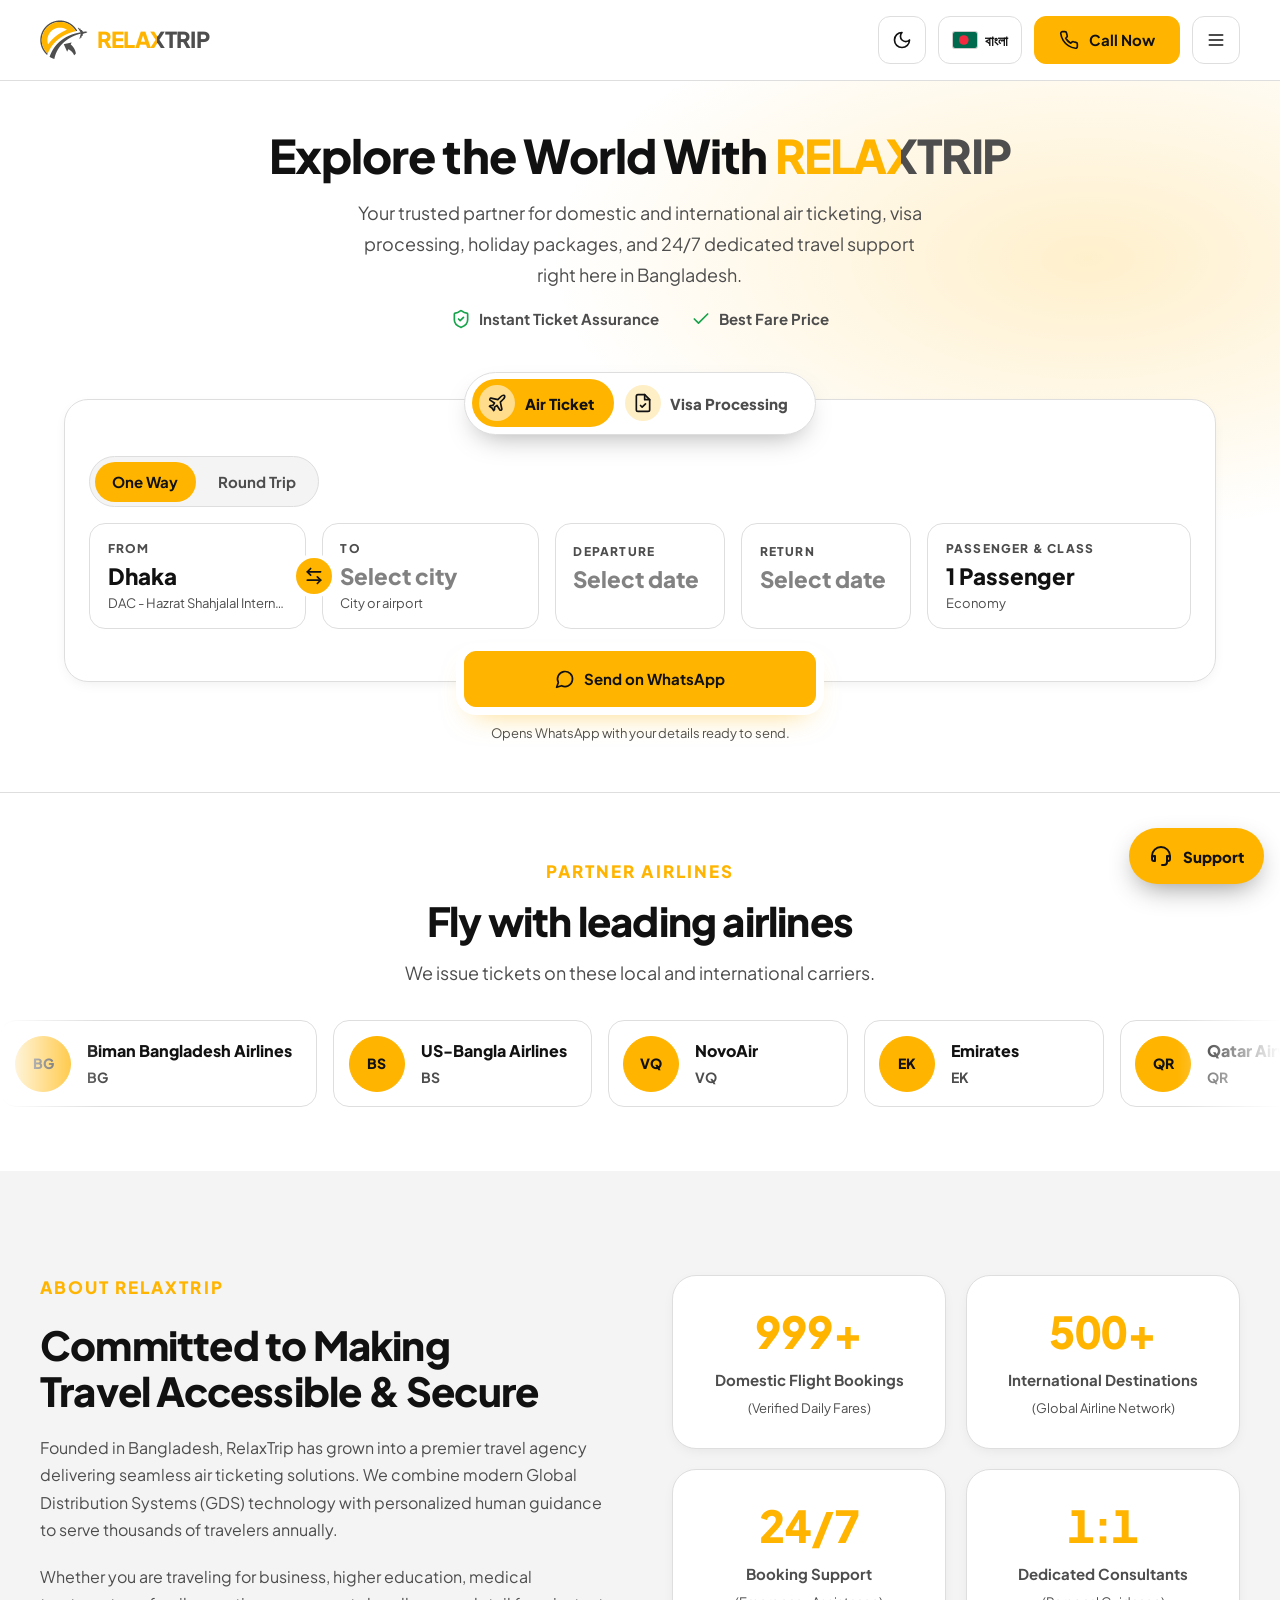
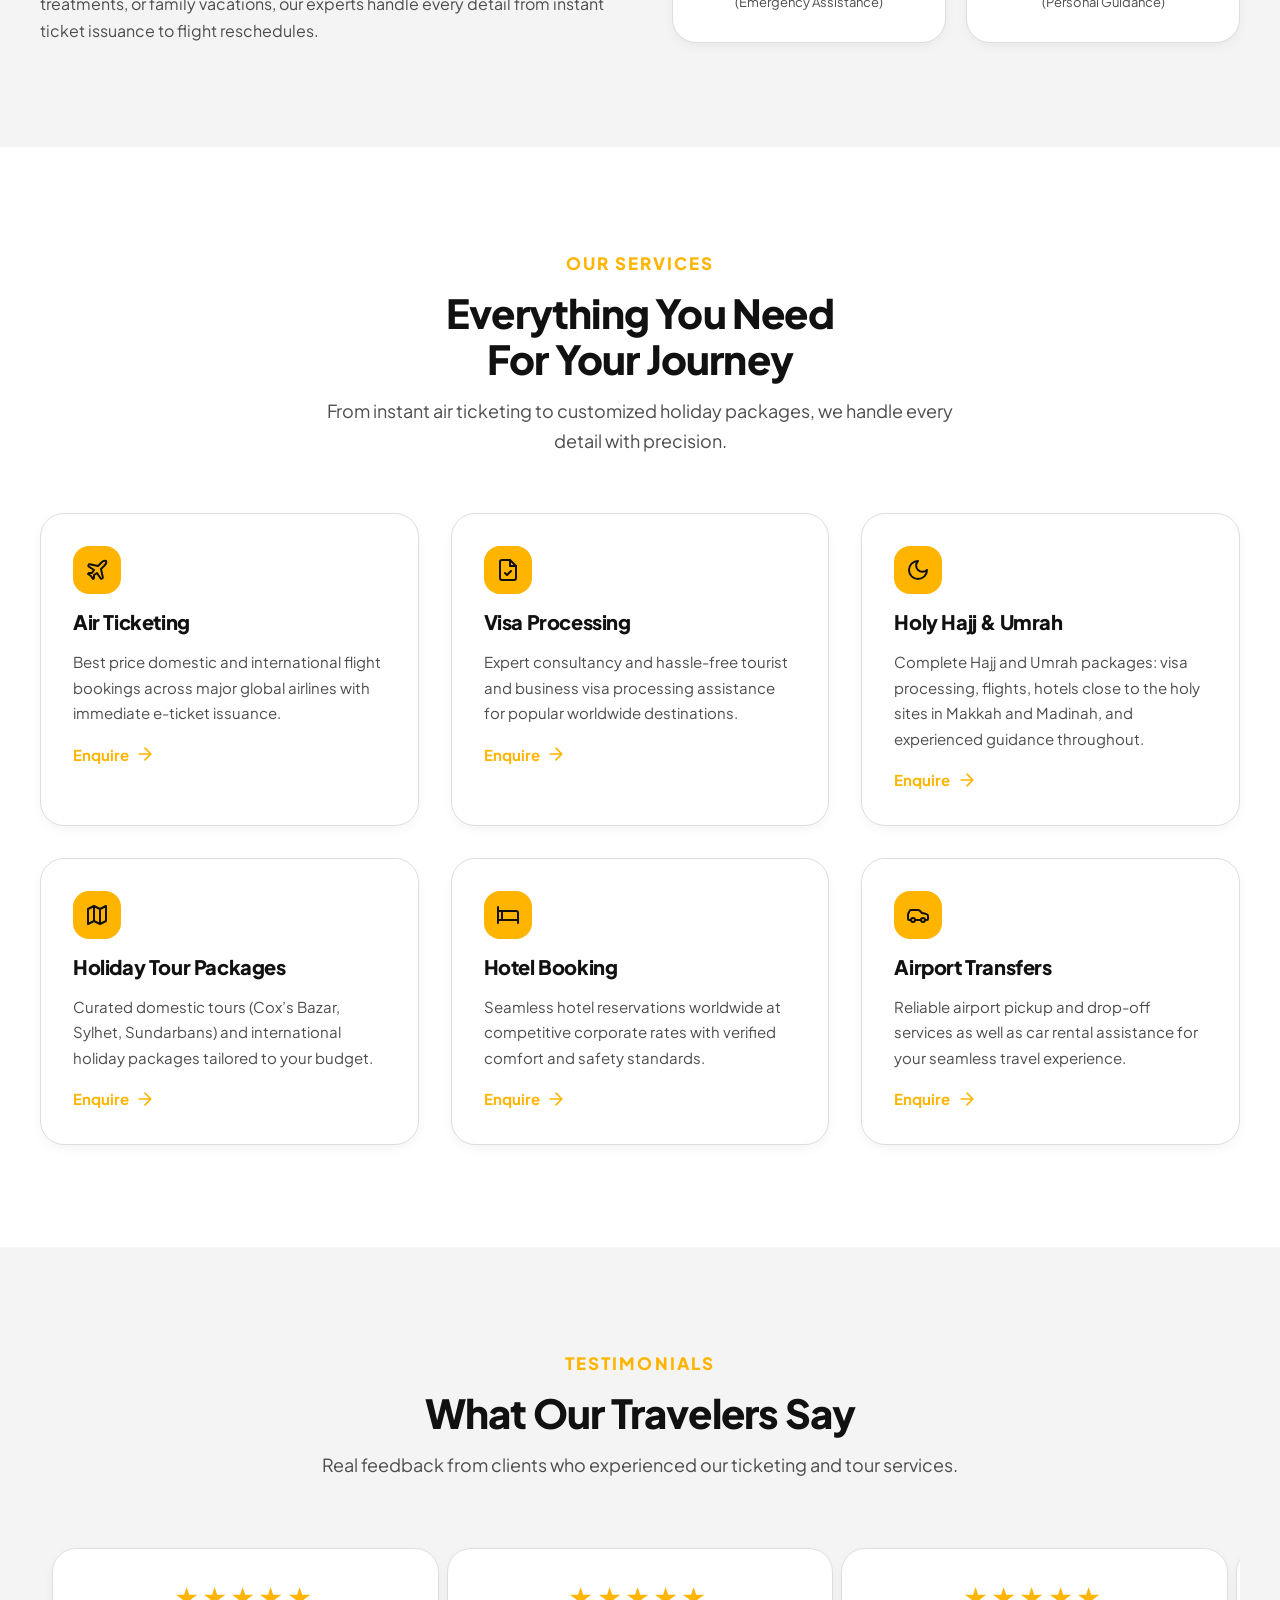
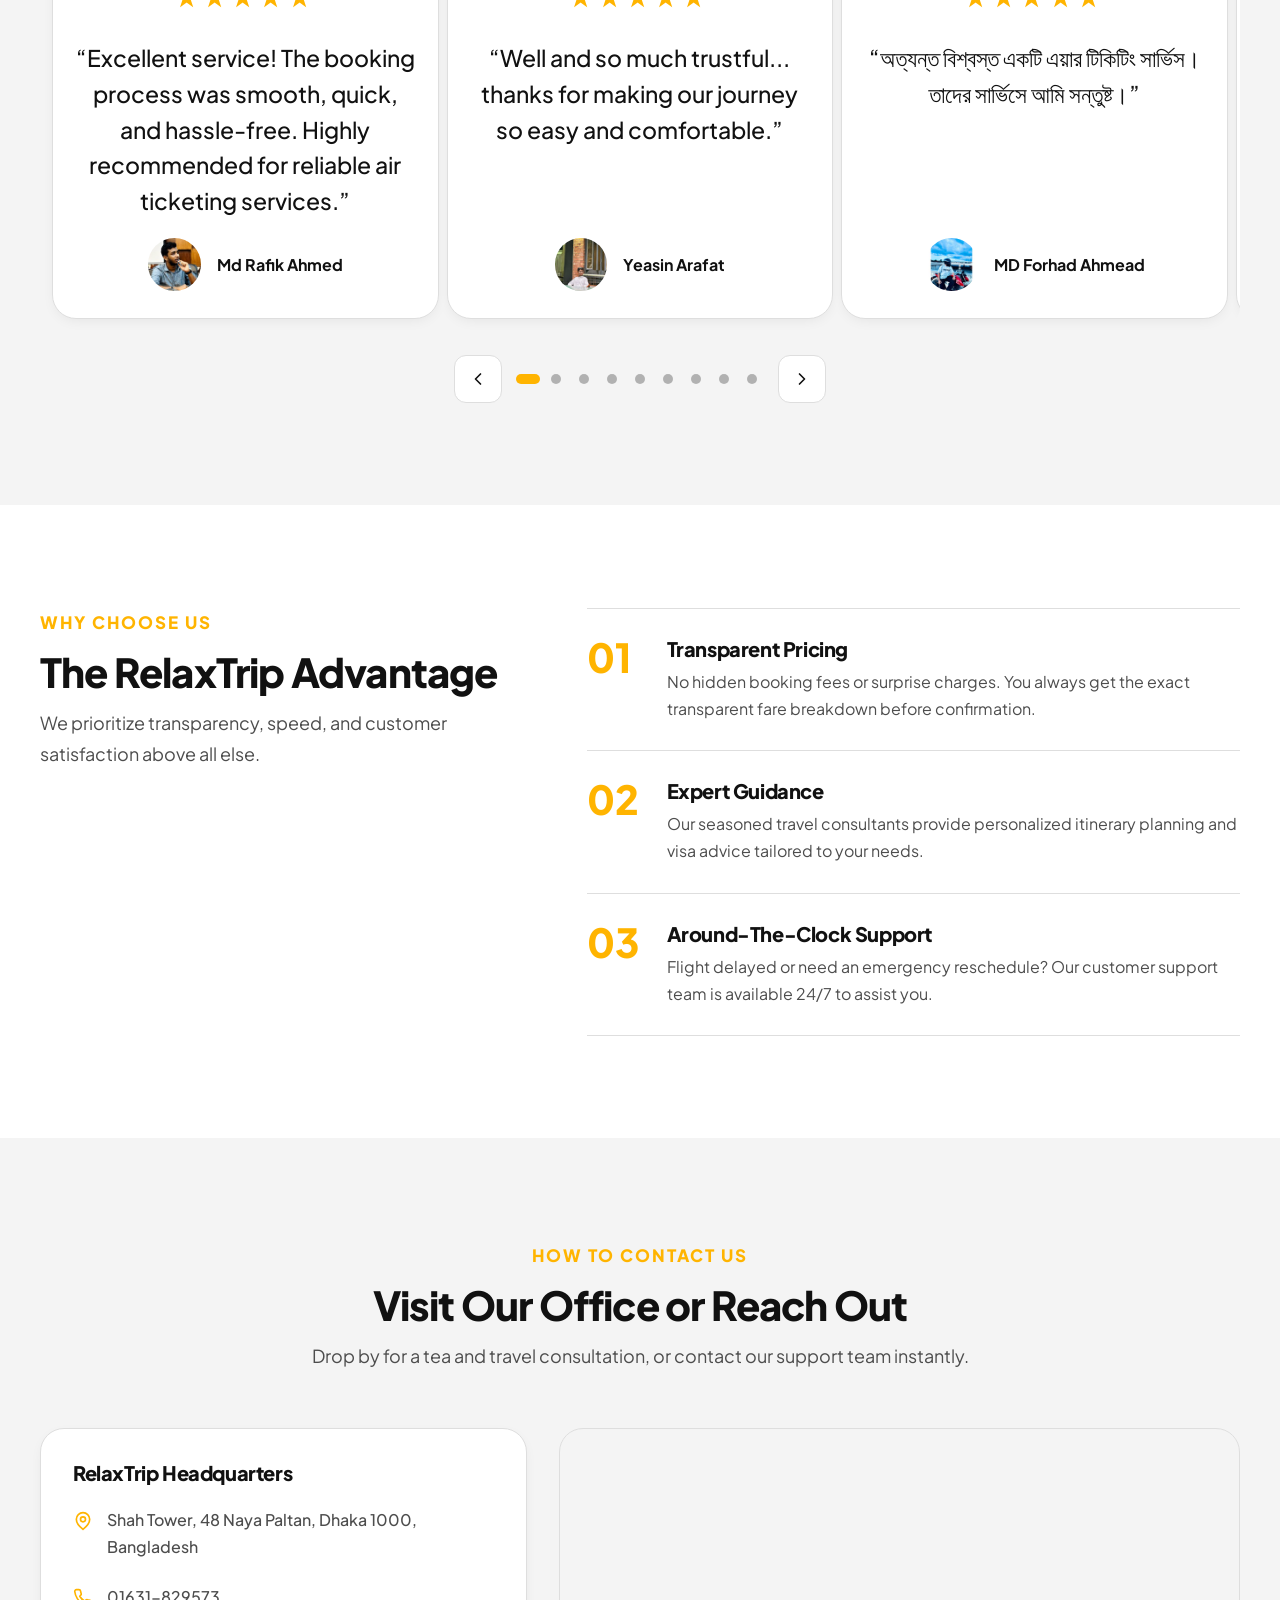
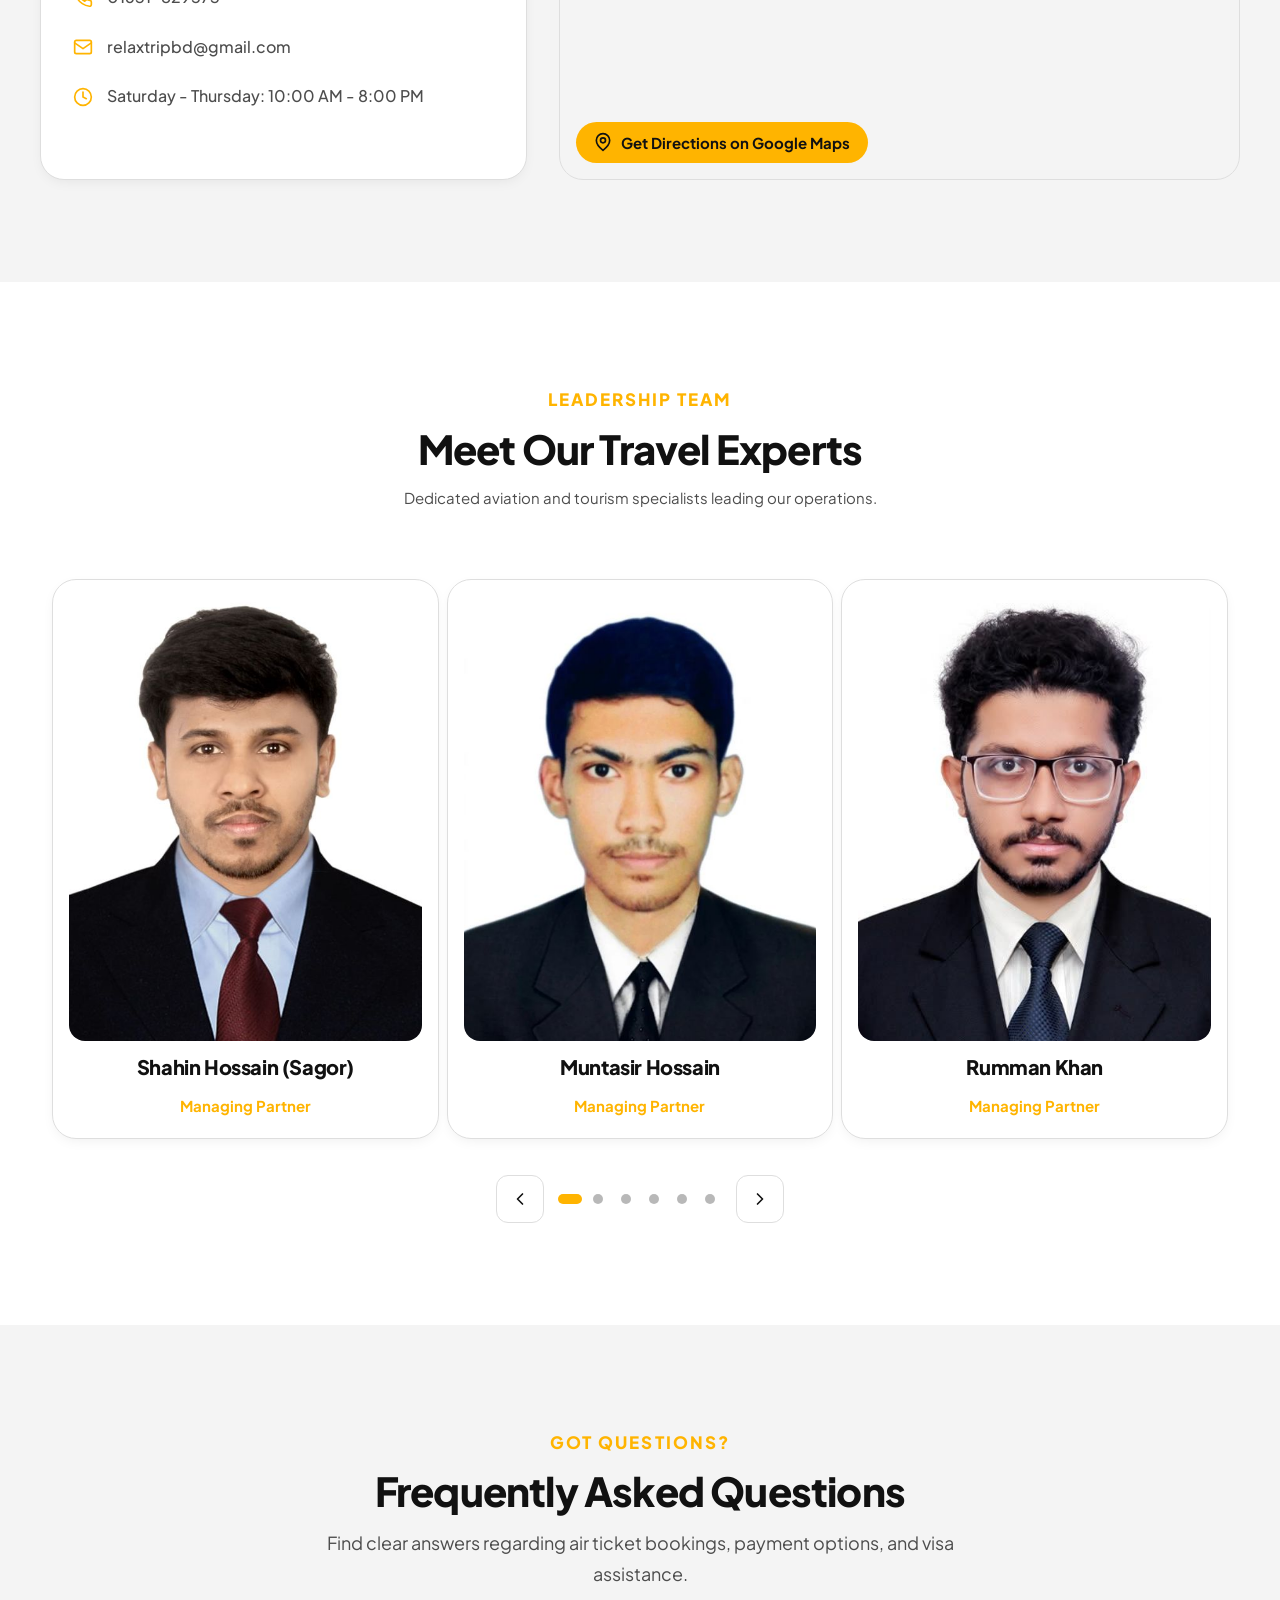
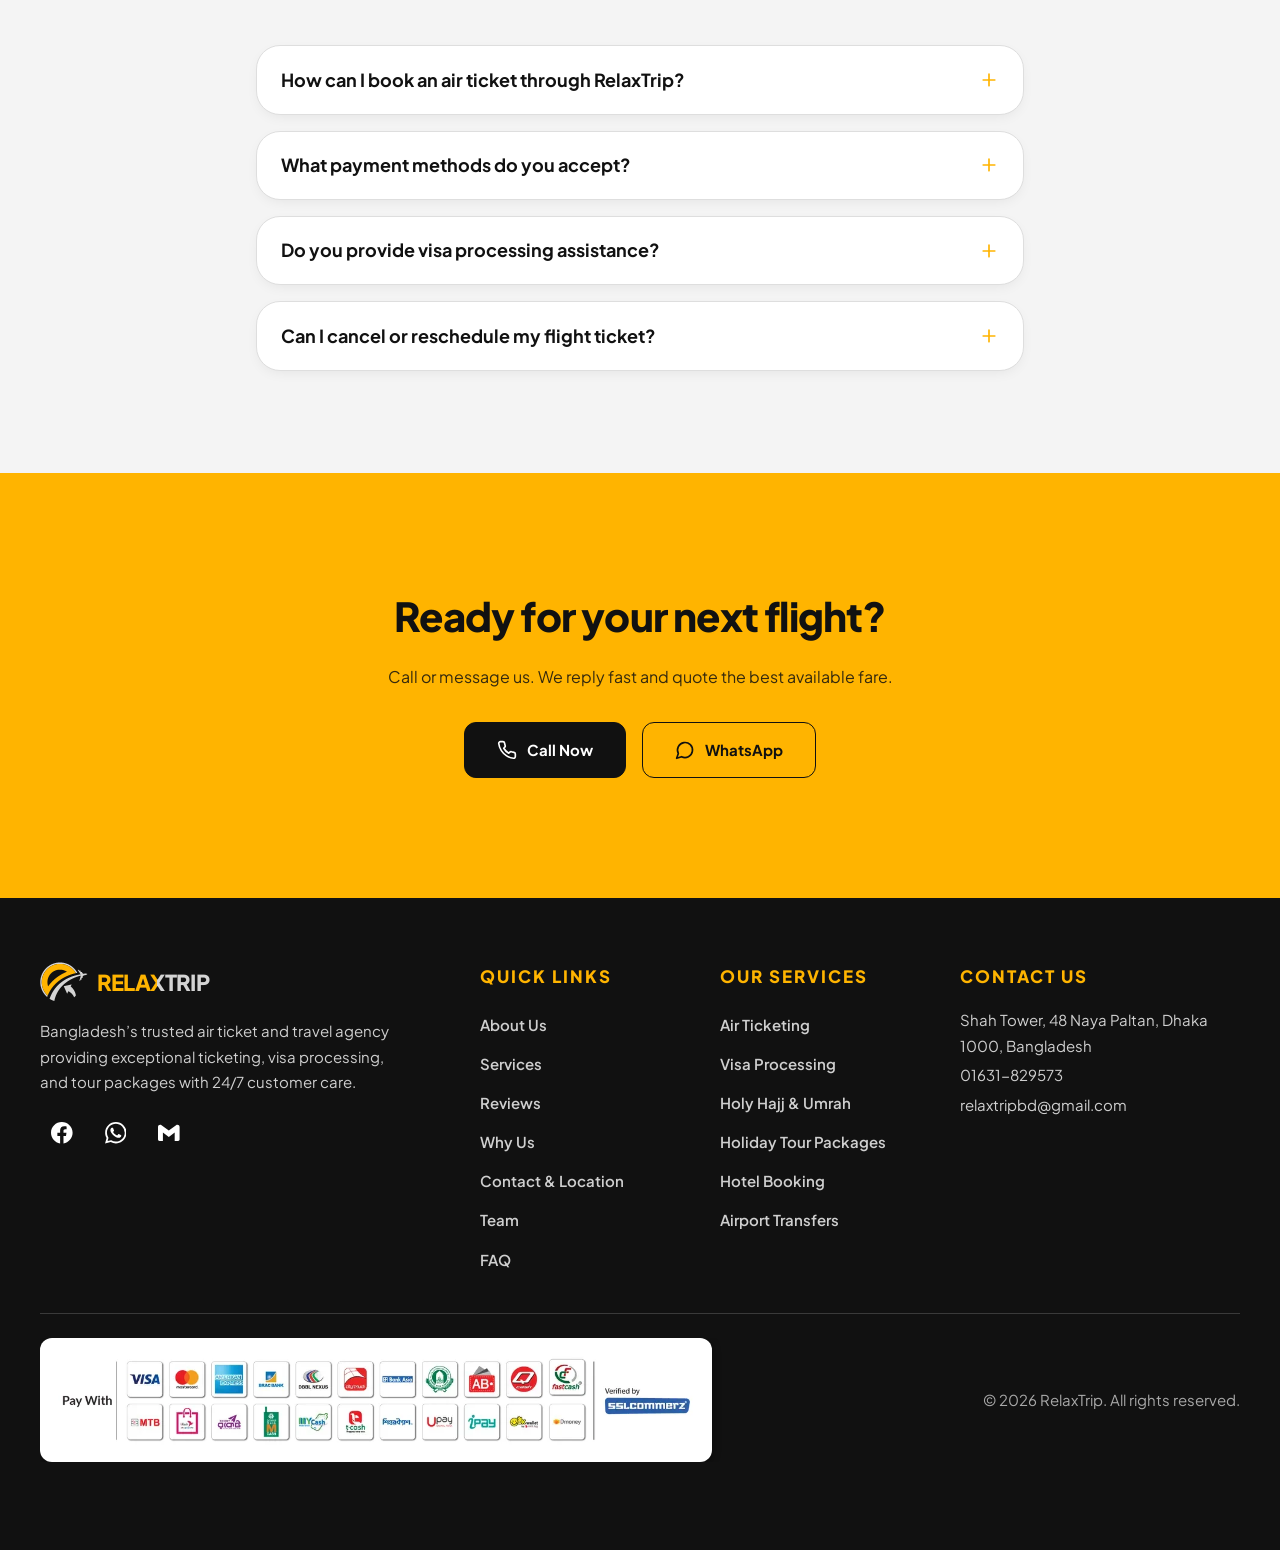
==== commit 63eff0a7: "Sharper SEO / sharing meta: trusted-agency title, description spotlighting air tickets, visa process" ====
--- a/public/index.html
+++ b/public/index.html
@@ -3,12 +3,12 @@
 <head>
 <meta charset="UTF-8">
 <meta name="viewport" content="width=device-width, initial-scale=1, viewport-fit=cover">
-<title>RelaxTrip – Premier Air Ticket &amp; Travel Agency in Bangladesh</title>
-<meta name="description" content="RelaxTrip: air tickets, visa processing, holiday packages and 24/7 travel support in Dhaka, Bangladesh.">
+<title>RelaxTrip – Your Trusted Travel Agency in Bangladesh</title>
+<meta name="description" content="Book domestic & international air tickets, fast visa processing from Bangladesh and holy Hajj & Umrah packages — with 24/7 customer care.">
 <meta name="color-scheme" content="light dark">
 <meta name="theme-color" content="#FFB400">
-<meta property="og:title" content="RelaxTrip – Air Tickets &amp; Travel Agency, Bangladesh">
-<meta property="og:description" content="Air tickets, visas, holiday packages and 24/7 support.">
+<meta property="og:title" content="RelaxTrip – Your Trusted Travel Agency in Bangladesh">
+<meta property="og:description" content="Book domestic & international air tickets, fast visa processing from Bangladesh and holy Hajj & Umrah packages — with 24/7 customer care.">
 <meta property="og:type" content="website">
 <!-- Favicon set (desktop browser tab + bookmarks, iPhone/iPad home screen, Android home screen). -->
   <link rel="icon" href="/favicon.svg" type="image/svg+xml">
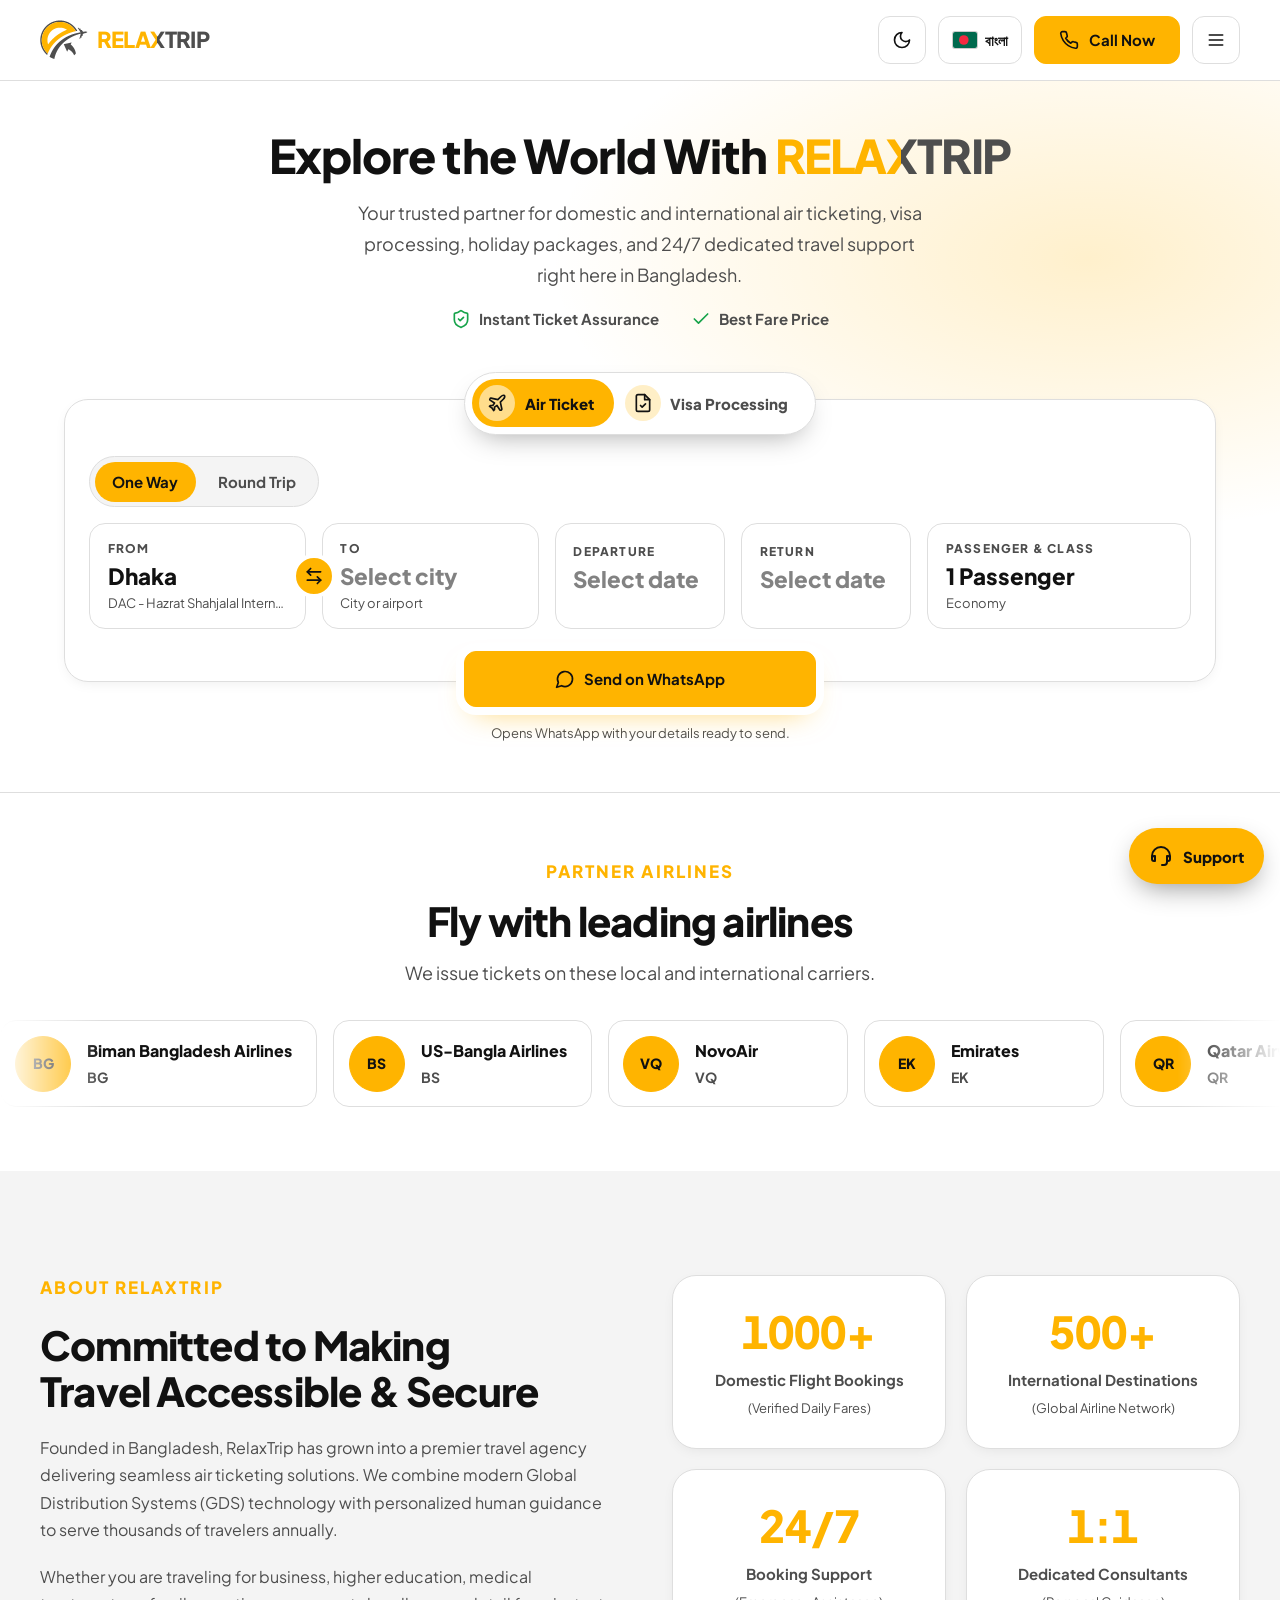
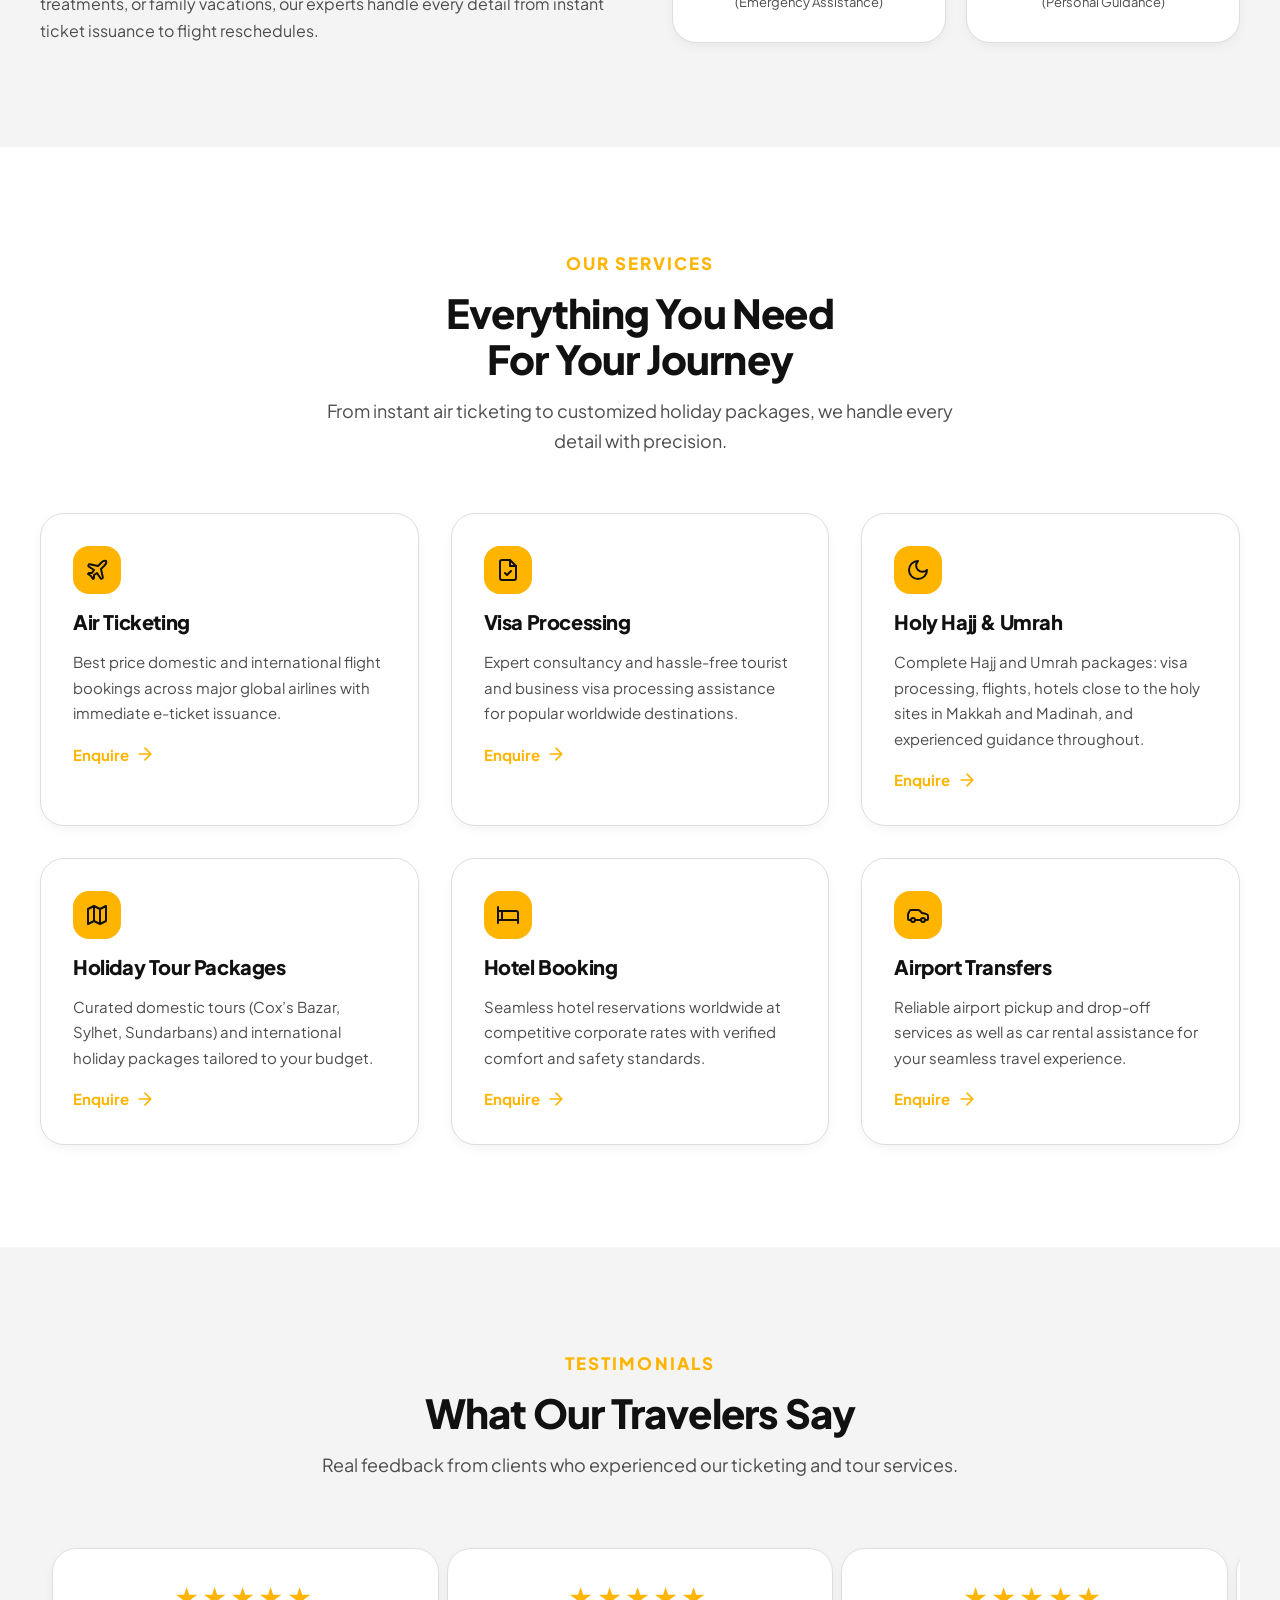
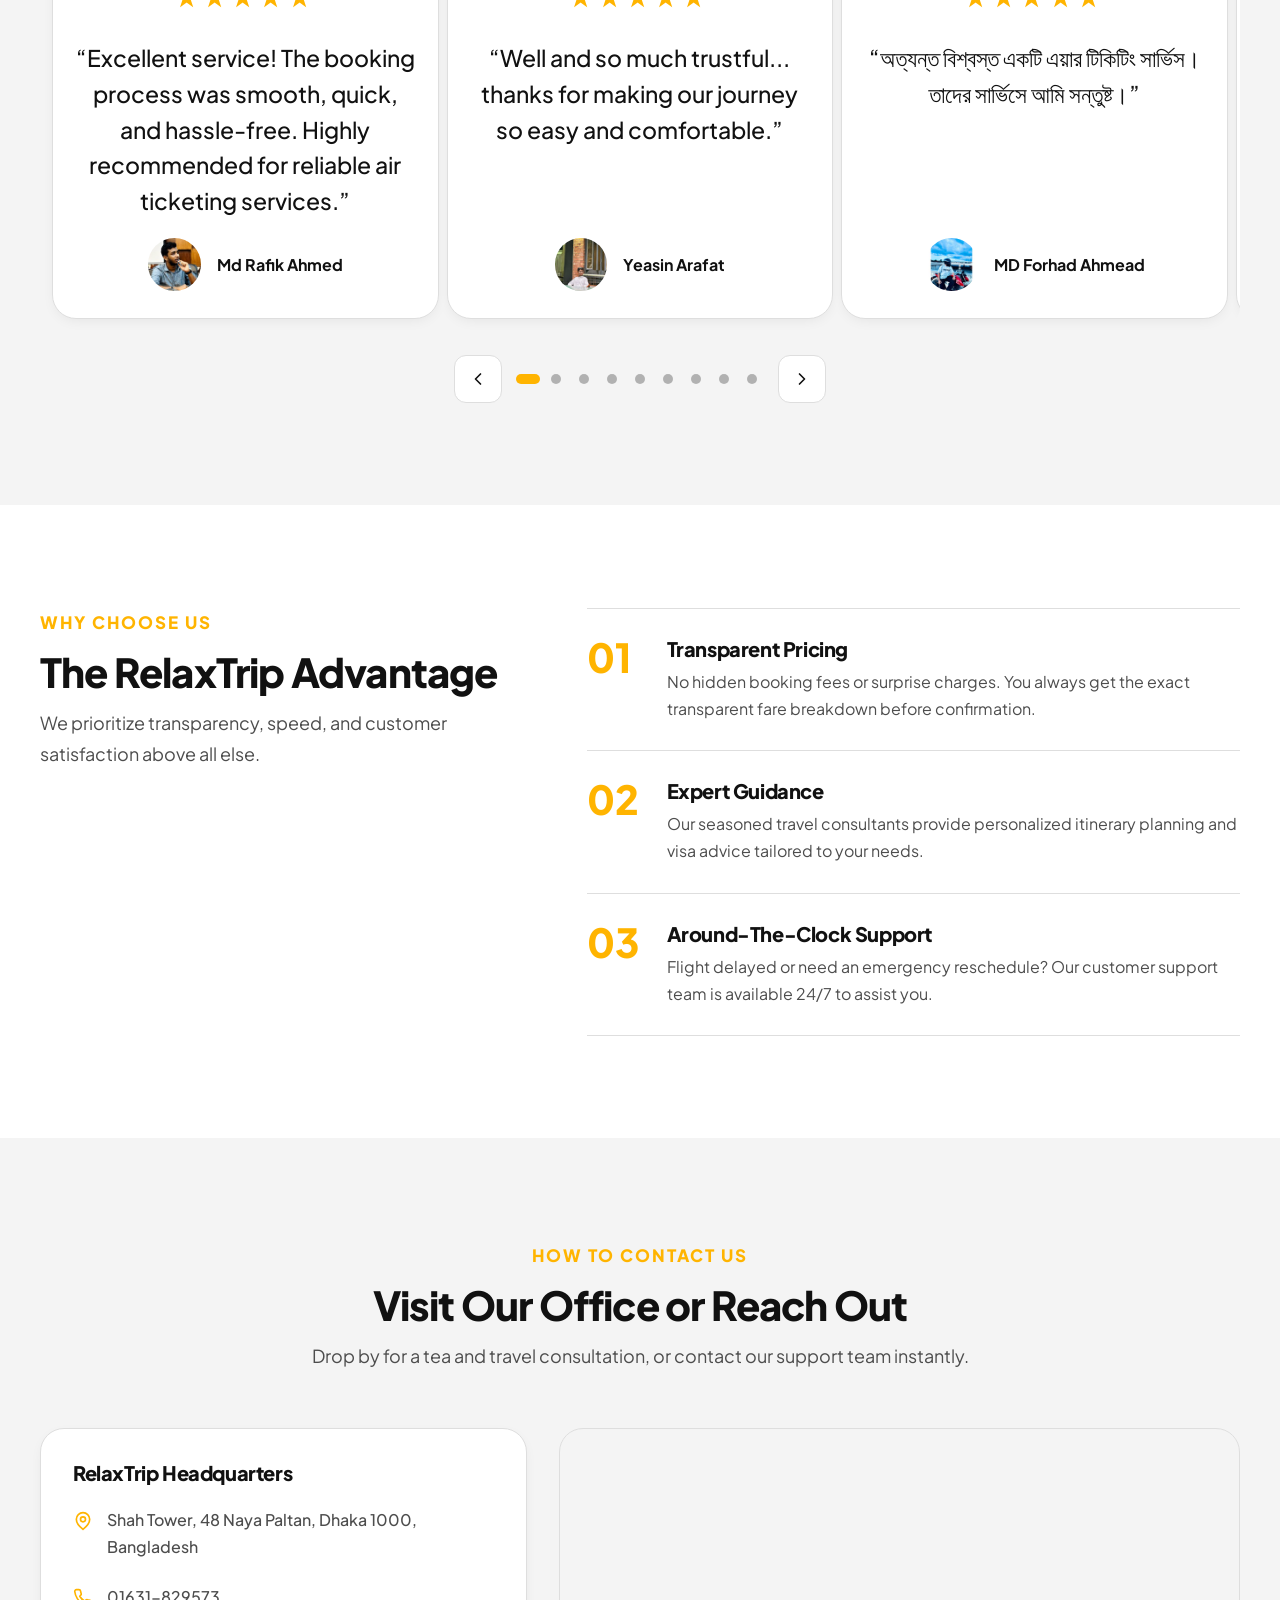
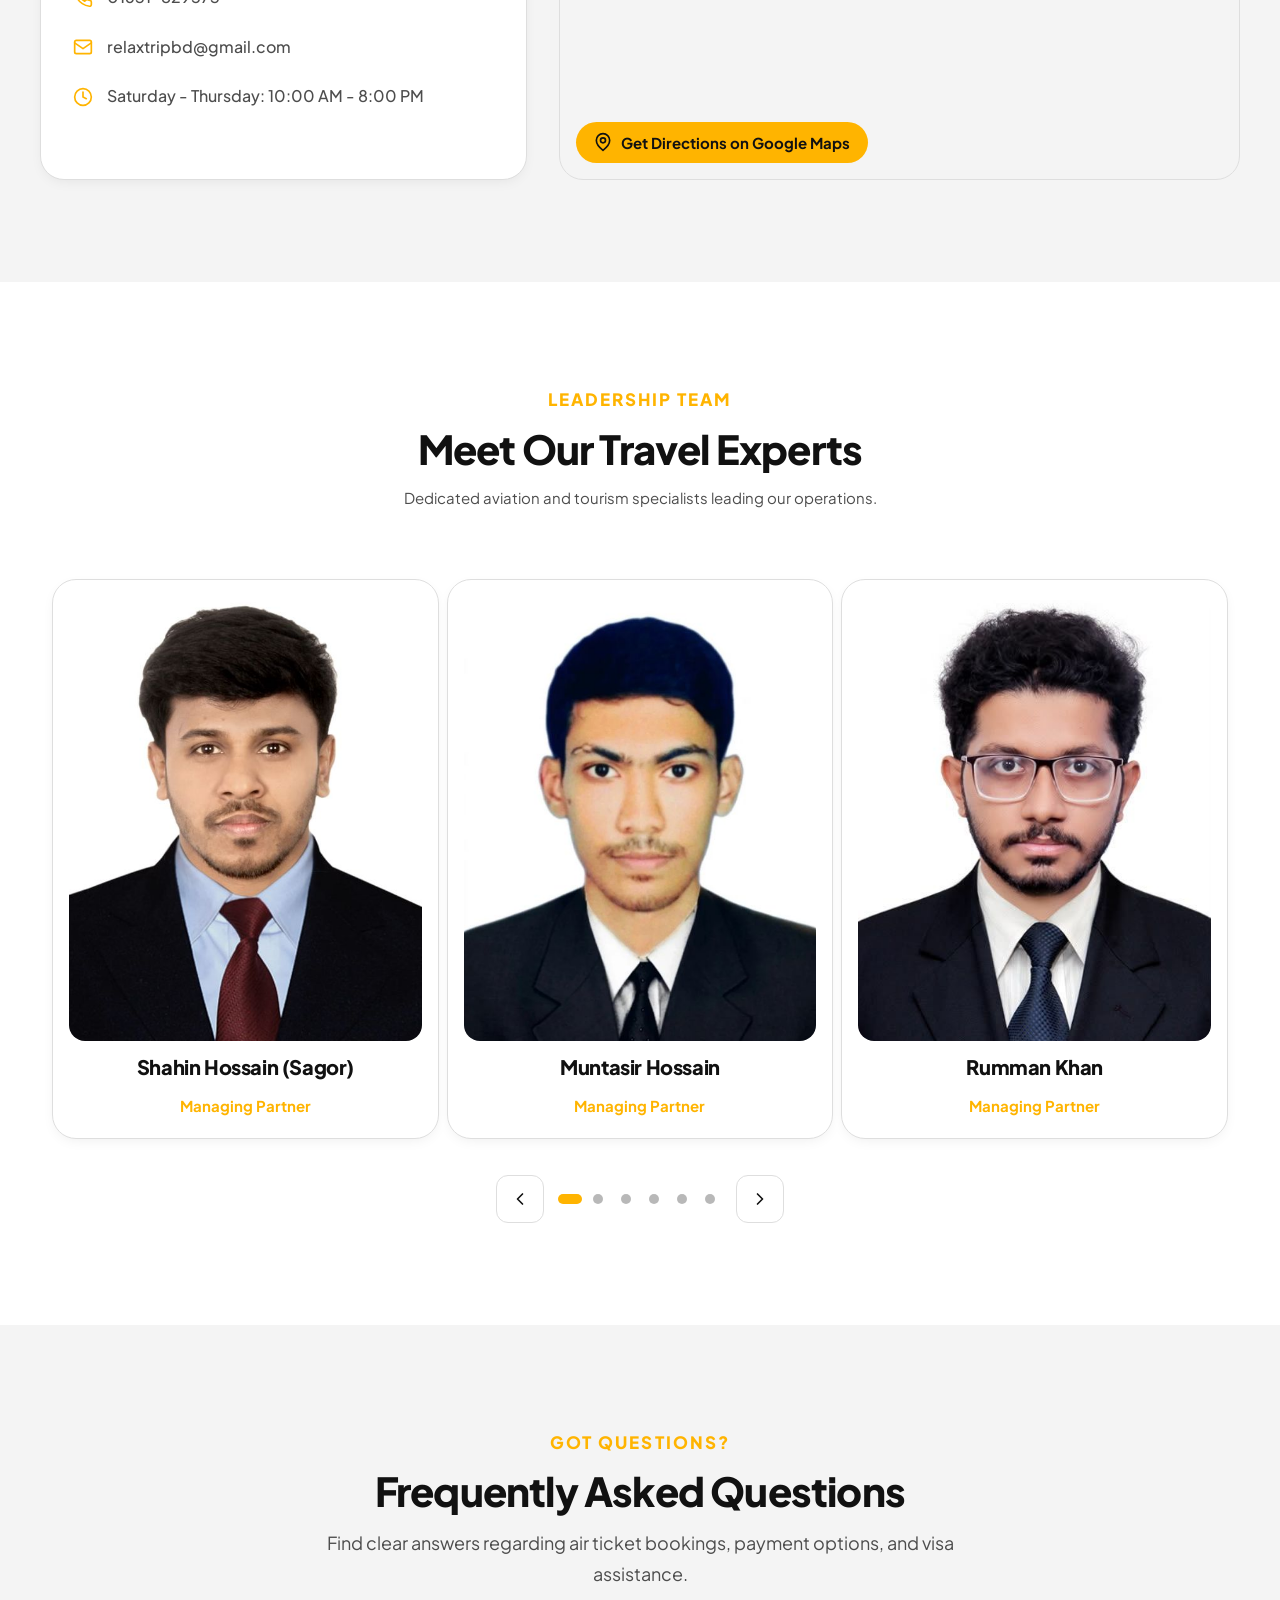
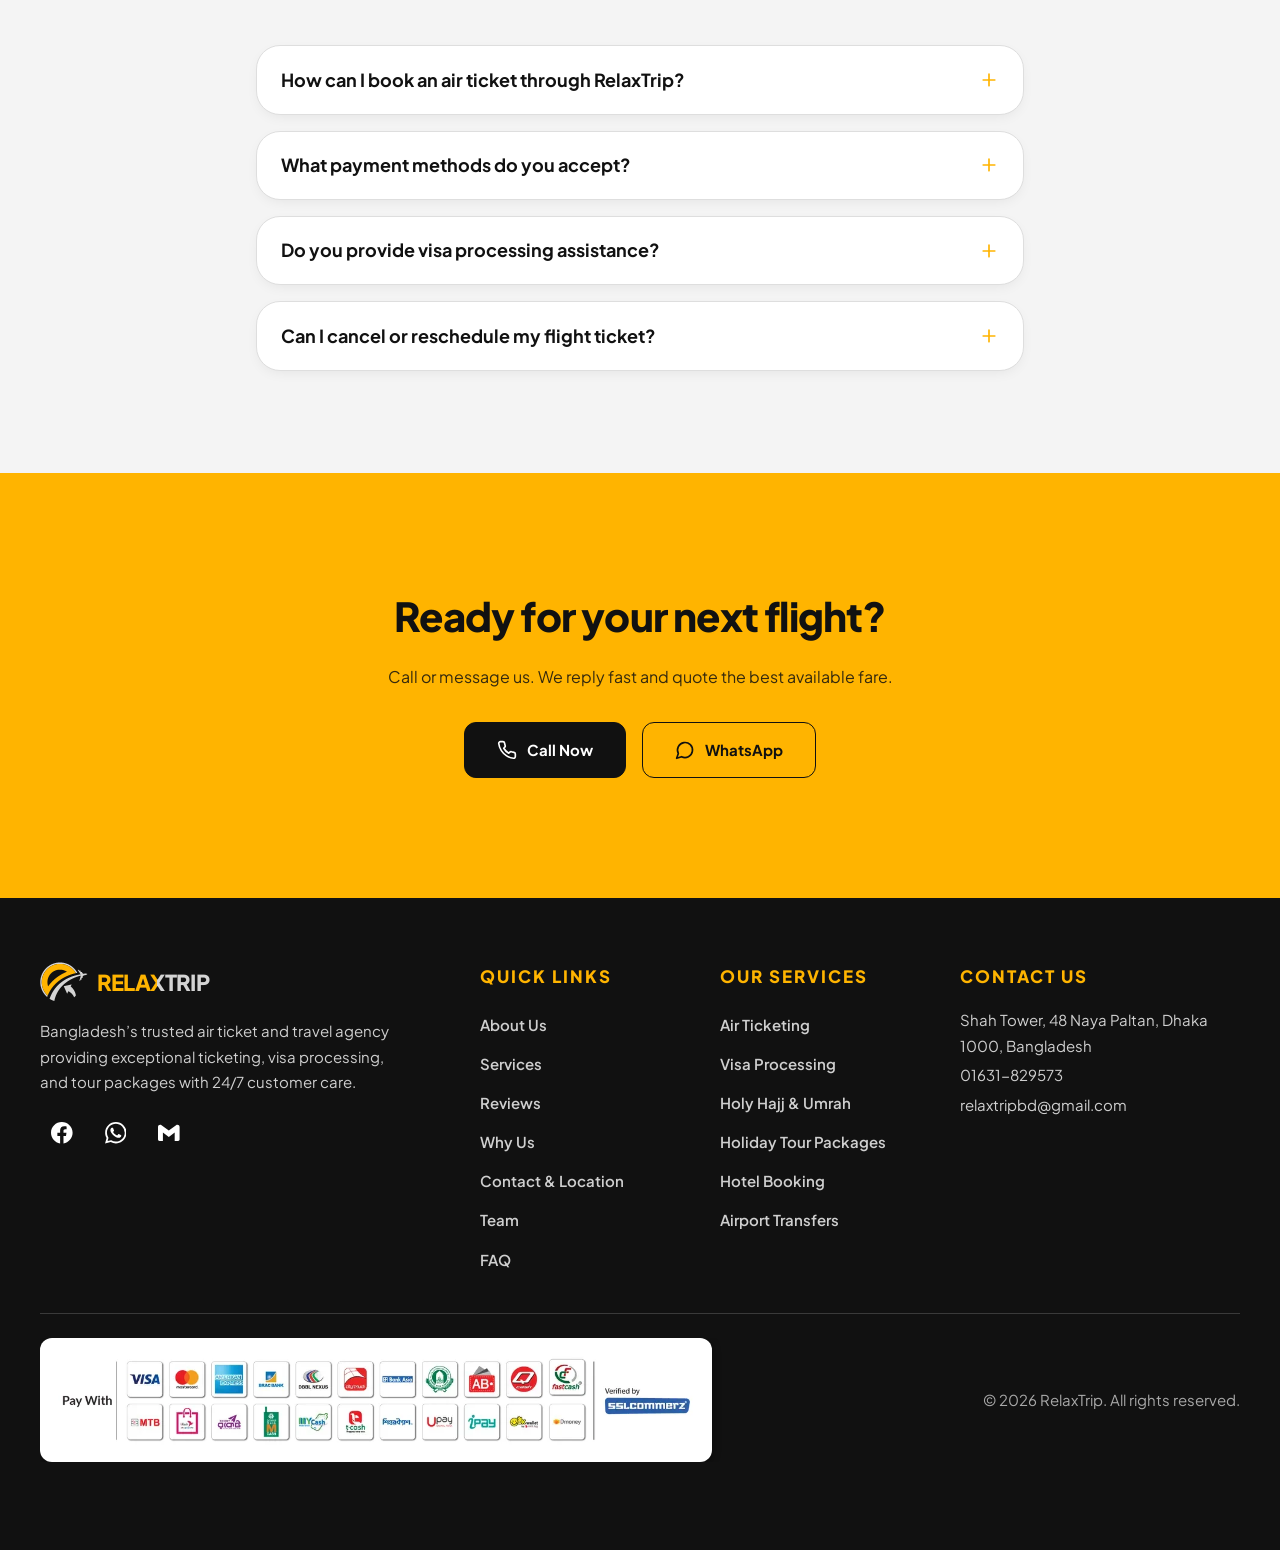
==== commit 6c62854a: "SEO: robots.txt, sitemap.xml, canonical, complete OG/Twitter meta and JSON-LD (TravelAgency + FAQPag" ====
--- a/public/index.html
+++ b/public/index.html
@@ -10,6 +10,85 @@
 <meta property="og:title" content="RelaxTrip – Your Trusted Travel Agency in Bangladesh">
 <meta property="og:description" content="Book domestic & international air tickets, fast visa processing from Bangladesh and holy Hajj & Umrah packages — with 24/7 customer care.">
 <meta property="og:type" content="website">
+  <meta property="og:url" content="https://relaxtrip.pages.dev/">
+  <meta property="og:site_name" content="RelaxTrip">
+  <meta property="og:locale" content="en_US">
+  <meta name="twitter:title" content="RelaxTrip – Your Trusted Travel Agency in Bangladesh">
+  <meta name="twitter:description" content="Book domestic & international air tickets, fast visa processing from Bangladesh and holy Hajj & Umrah packages — with 24/7 customer care.">
+  <meta name="twitter:image" content="https://relaxtrip.pages.dev/og-image.png">
+  <link rel="canonical" href="https://relaxtrip.pages.dev/">
+
+<!-- Structured data (search-engine facts). Update the phone/address here together with js/data/contact.js. -->
+  <script type="application/ld+json">
+  {
+    "@context": "https://schema.org",
+    "@type": "TravelAgency",
+    "name": "RelaxTrip",
+    "url": "https://relaxtrip.pages.dev/",
+    "image": "https://relaxtrip.pages.dev/og-image.png",
+    "logo": "https://relaxtrip.pages.dev/android-chrome-512x512.png",
+    "telephone": "+8801631829573",
+    "email": "relaxtripbd@gmail.com",
+    "description": "Book domestic & international air tickets, fast visa processing from Bangladesh and holy Hajj & Umrah packages — with 24/7 customer care.",
+    "address": {
+      "@type": "PostalAddress",
+      "streetAddress": "Shah Tower, 48 Naya Paltan",
+      "addressLocality": "Dhaka",
+      "postalCode": "1000",
+      "addressCountry": "BD"
+    },
+    "geo": { "@type": "GeoCoordinates", "latitude": 23.7386, "longitude": 90.4010 },
+    "openingHoursSpecification": [{
+      "@type": "OpeningHoursSpecification",
+      "dayOfWeek": ["Saturday", "Sunday", "Monday", "Tuesday", "Wednesday", "Thursday"],
+      "opens": "10:00",
+      "closes": "20:00"
+    }],
+    "sameAs": ["https://www.facebook.com/relaxtripbangladesh/"],
+    "hasOfferCatalog": {
+      "@type": "OfferCatalog",
+      "name": "Services",
+      "itemListElement": [
+        { "@type": "Offer", "itemOffered": { "@type": "Service", "name": "Domestic & International Air Ticket Booking" } },
+        { "@type": "Offer", "itemOffered": { "@type": "Service", "name": "Visa Processing" } },
+        { "@type": "Offer", "itemOffered": { "@type": "Service", "name": "Holy Hajj & Umrah Packages" } }
+      ]
+    }
+  }
+  </script>
+  <script type="application/ld+json">
+  {
+    "@context": "https://schema.org",
+    "@type": "FAQPage",
+    "mainEntity": [
+      {
+        "@type": "Question",
+        "name": "How can I book an air ticket through RelaxTrip?",
+        "acceptedAnswer": { "@type": "Answer", "text": "You can book directly by calling our hotline, visiting our office in Dhaka, or sending us your travel details via WhatsApp or email. Our team will instantly issue your e-ticket." }
+      },
+      {
+        "@type": "Question",
+        "name": "What payment methods do you accept?",
+        "acceptedAnswer": { "@type": "Answer", "text": "We accept mobile financial services like bKash, Nagad, and Rocket, bank transfers, credit/debit cards (Visa, MasterCard, Amex), and cash payments at our office." }
+      },
+      {
+        "@type": "Question",
+        "name": "Do you provide visa processing assistance?",
+        "acceptedAnswer": { "@type": "Answer", "text": "Yes! We provide complete documentation support and consultancy for tourist and business visas to countries including India, Dubai, Thailand, Malaysia, Singapore, and more." }
+      },
+      {
+        "@type": "Question",
+        "name": "Can I cancel or reschedule my flight ticket?",
+        "acceptedAnswer": { "@type": "Answer", "text": "Yes, cancellations and rescheduling are subject to airline policies and fare classes. Contact our 24/7 customer support immediately, and we will process it for you." }
+      }
+    ]
+  }
+  </script>
+<meta property="og:image" content="https://relaxtrip.pages.dev/og-image.png">
+<meta property="og:image:width" content="1200">
+<meta property="og:image:height" content="630">
+<meta property="og:image:alt" content="RelaxTrip logo">
+<meta name="twitter:card" content="summary_large_image">
 <!-- Favicon set (desktop browser tab + bookmarks, iPhone/iPad home screen, Android home screen). -->
   <link rel="icon" href="/favicon.svg" type="image/svg+xml">
   <link rel="icon" href="/favicon-32x32.png" type="image/png" sizes="32x32">
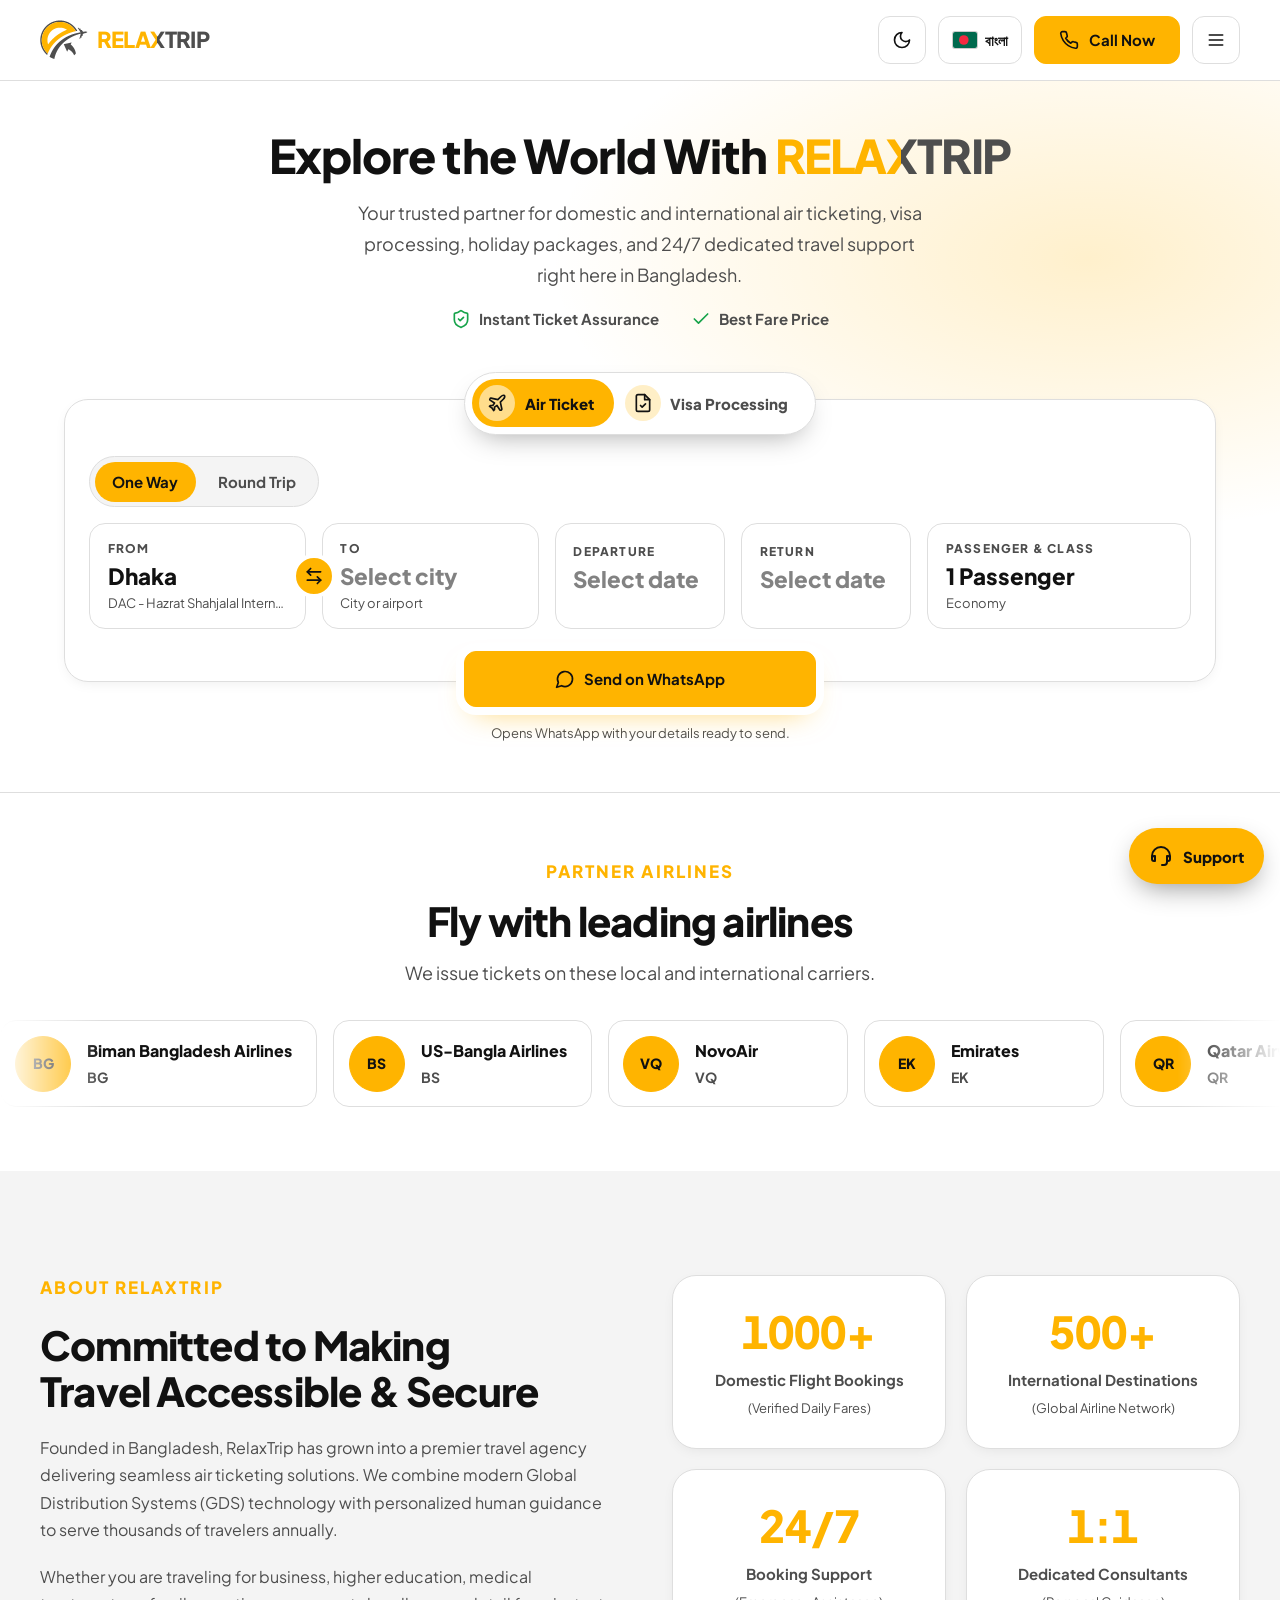
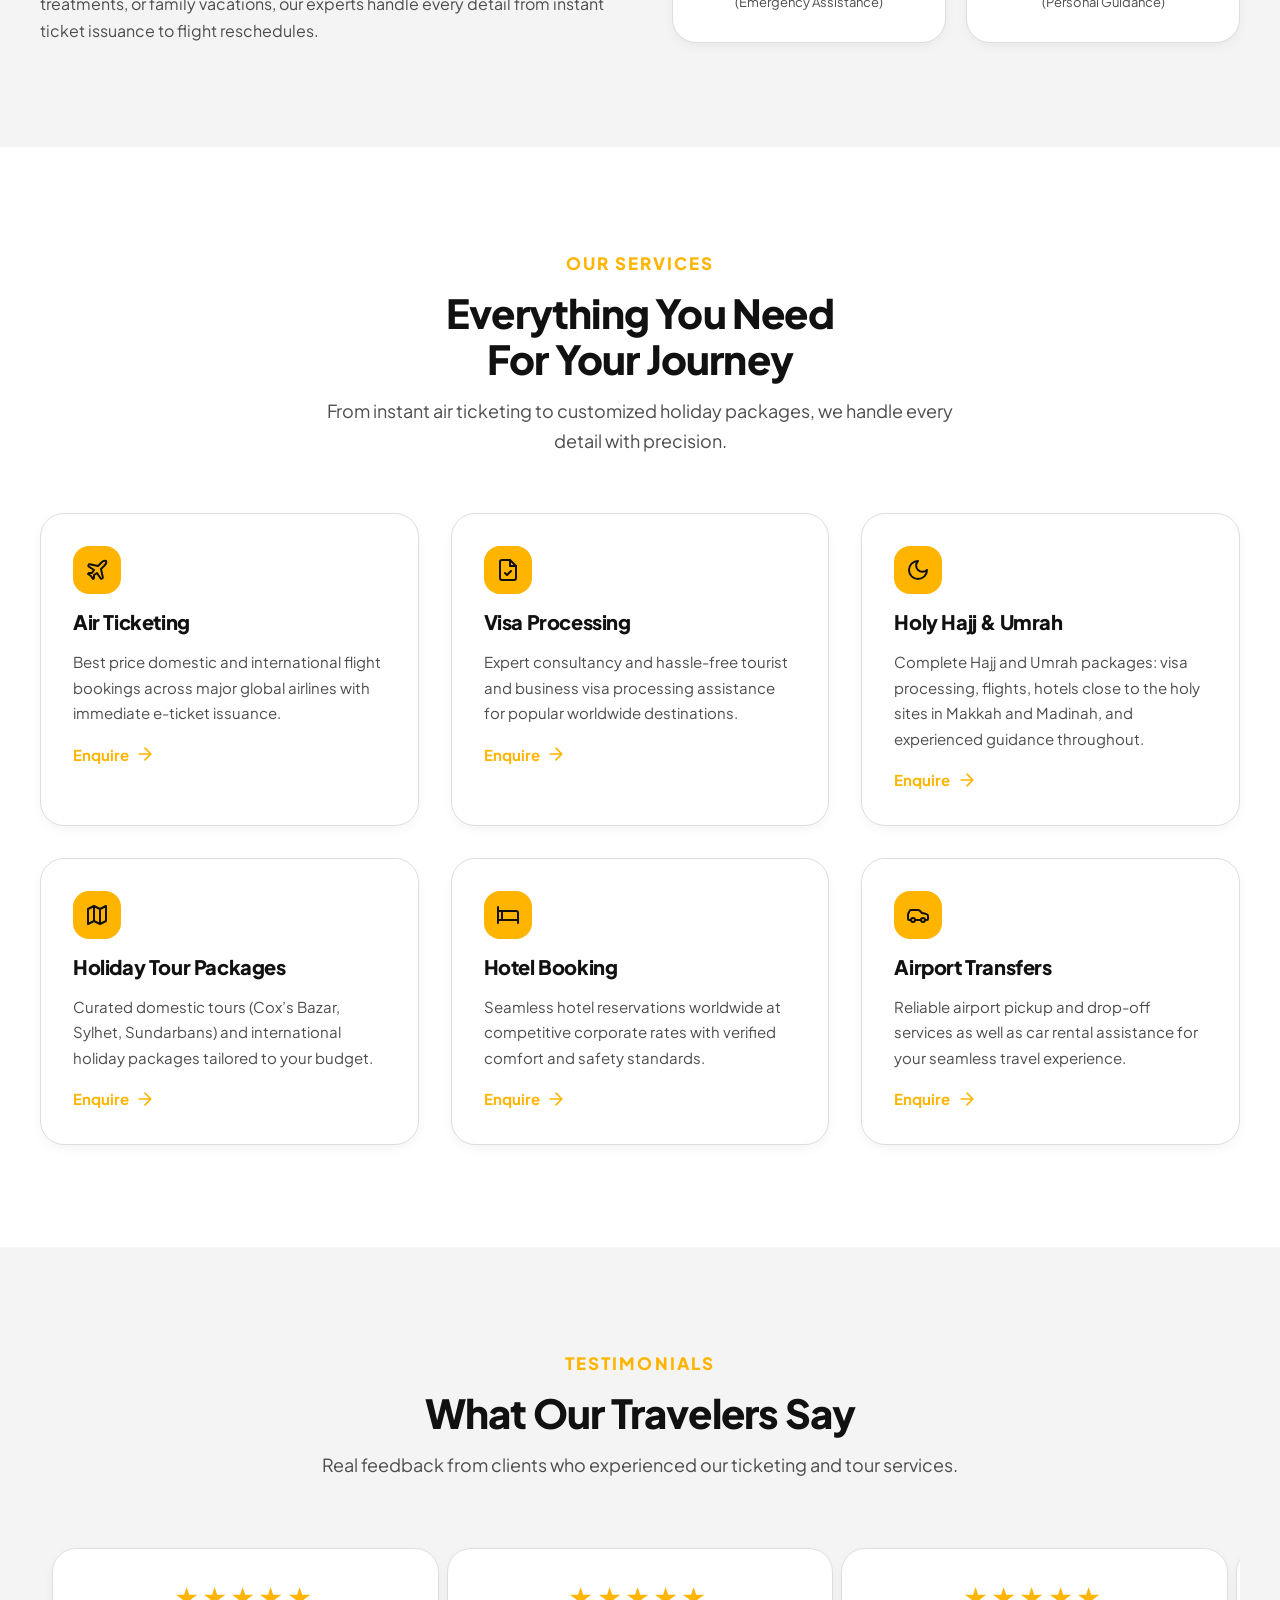
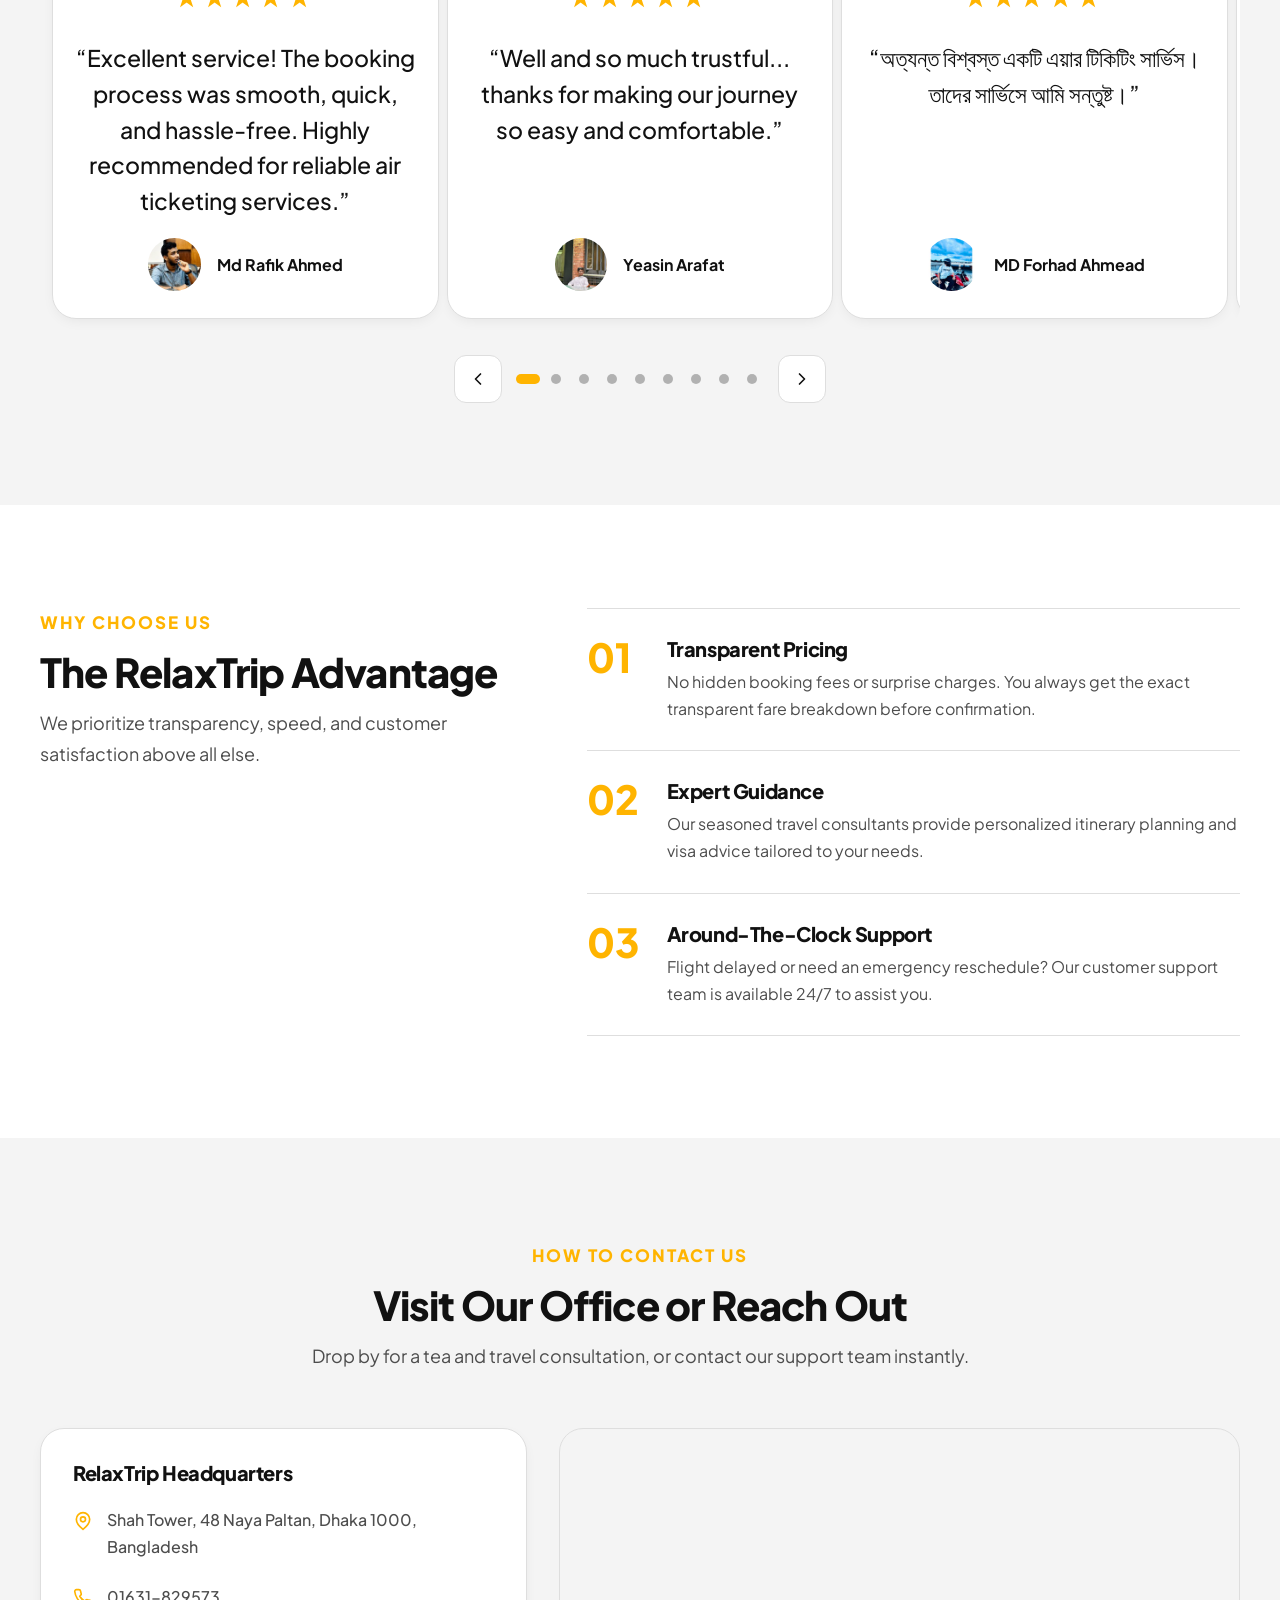
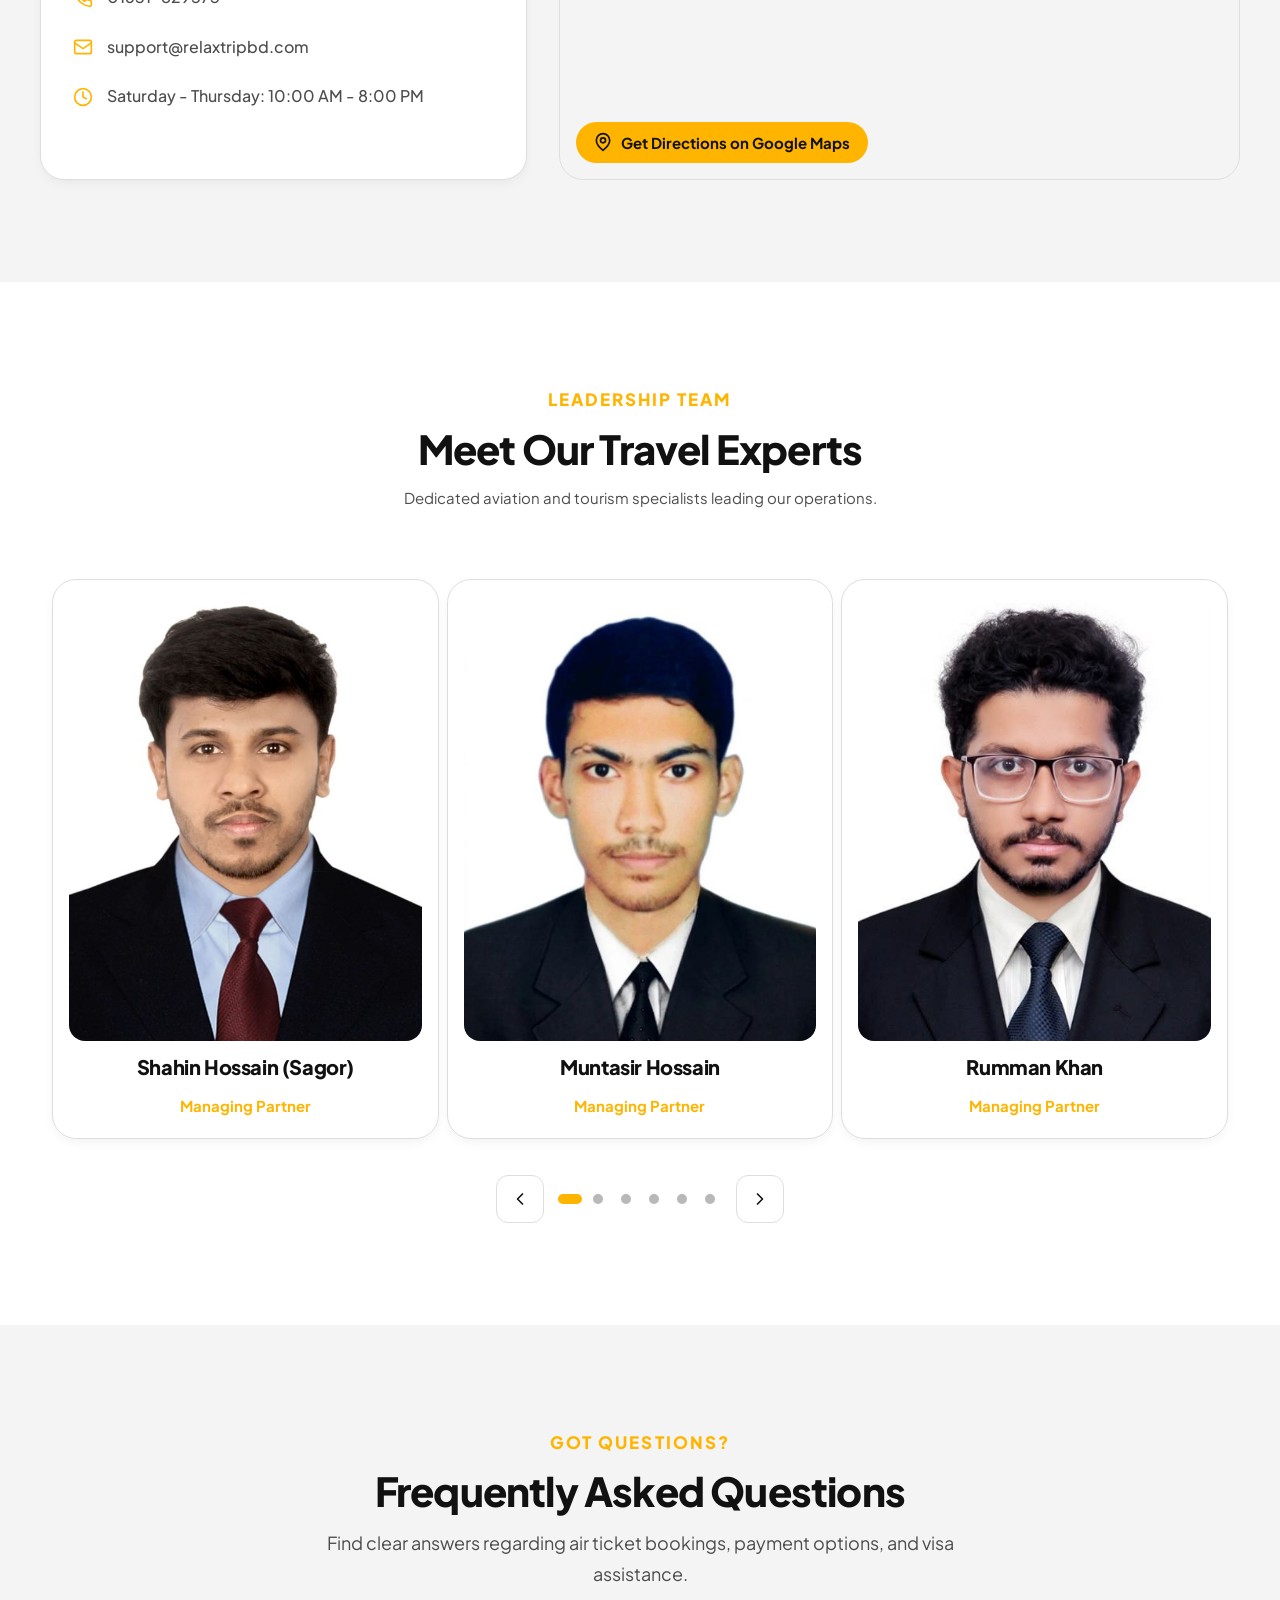
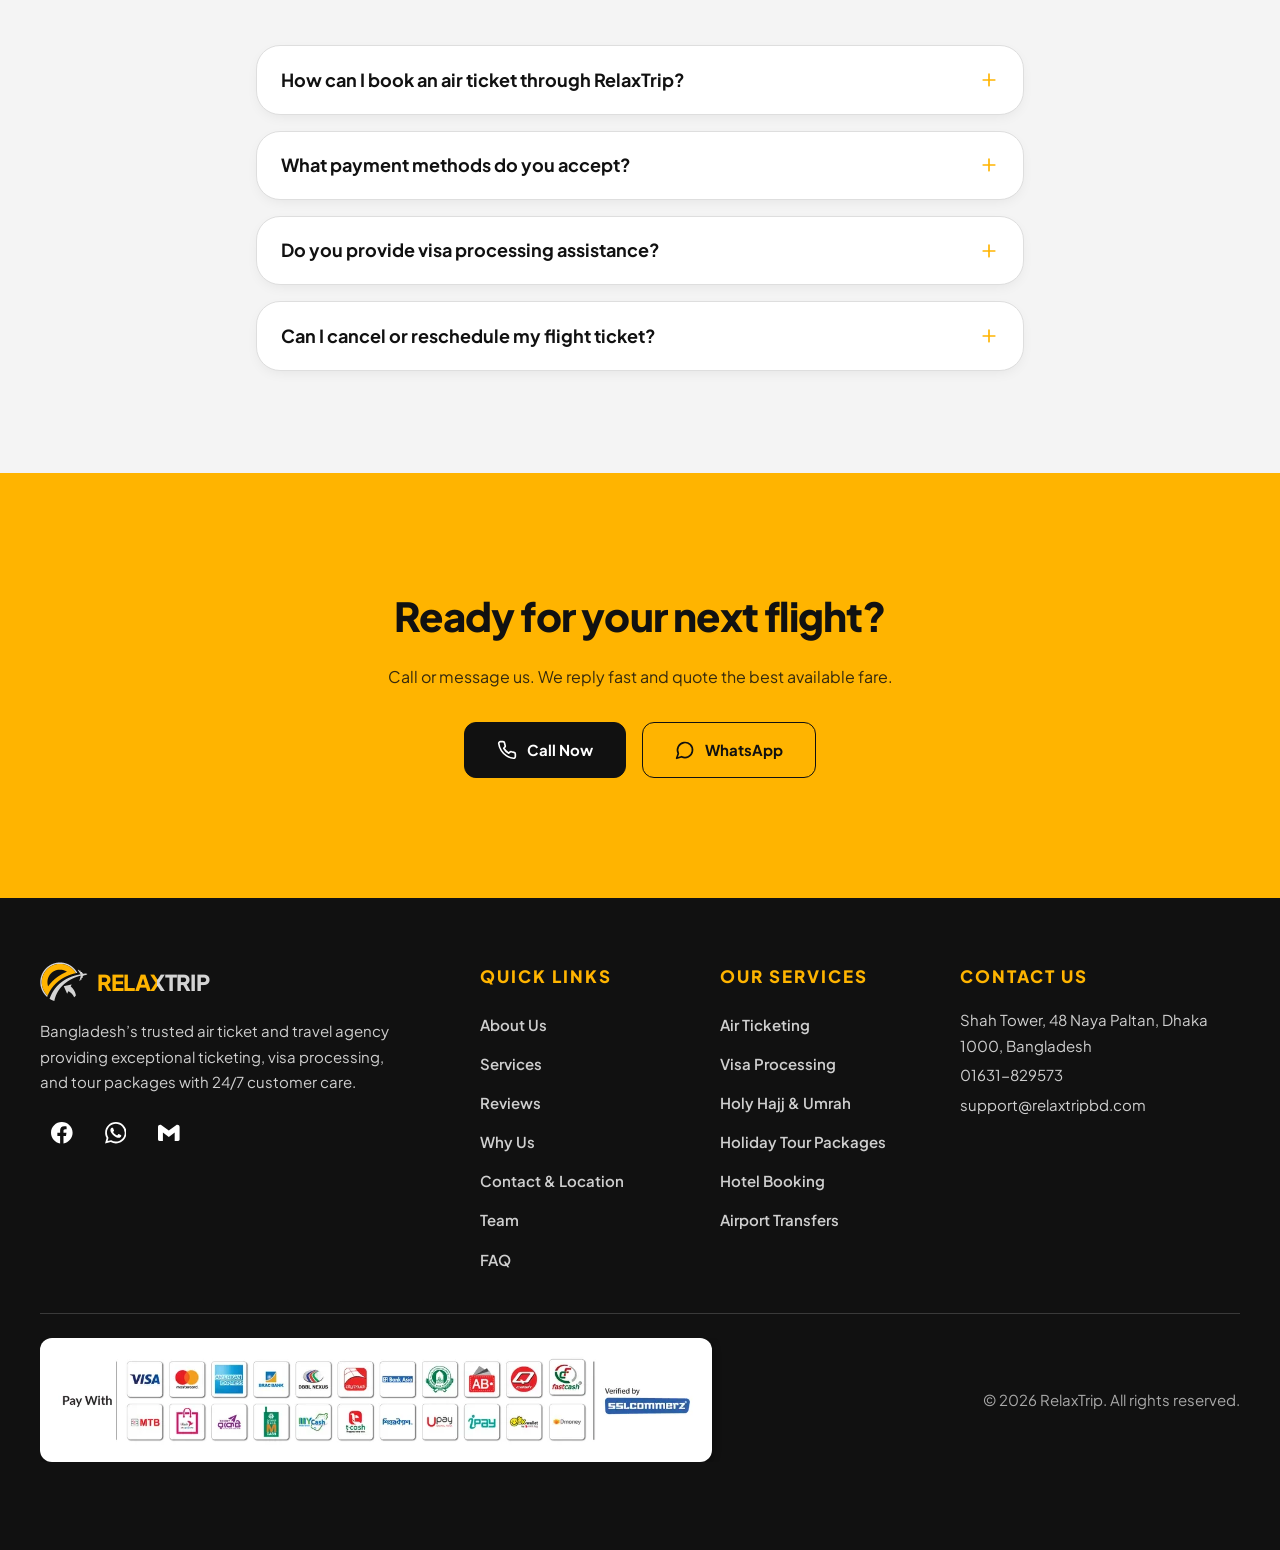
==== commit aaa406e3: "Contact email: support@relaxtripbd.com everywhere (contact data, search-engine structured data, no-J" ====
--- a/public/index.html
+++ b/public/index.html
@@ -10,13 +10,13 @@
 <meta property="og:title" content="RelaxTrip – Your Trusted Travel Agency in Bangladesh">
 <meta property="og:description" content="Book domestic & international air tickets, fast visa processing from Bangladesh and holy Hajj & Umrah packages — with 24/7 customer care.">
 <meta property="og:type" content="website">
-  <meta property="og:url" content="https://relaxtrip.pages.dev/">
+  <meta property="og:url" content="https://relaxtripbd.com/">
   <meta property="og:site_name" content="RelaxTrip">
   <meta property="og:locale" content="en_US">
   <meta name="twitter:title" content="RelaxTrip – Your Trusted Travel Agency in Bangladesh">
   <meta name="twitter:description" content="Book domestic & international air tickets, fast visa processing from Bangladesh and holy Hajj & Umrah packages — with 24/7 customer care.">
-  <meta name="twitter:image" content="https://relaxtrip.pages.dev/og-image.png">
-  <link rel="canonical" href="https://relaxtrip.pages.dev/">
+  <meta name="twitter:image" content="https://relaxtripbd.com/og-image.png">
+  <link rel="canonical" href="https://relaxtripbd.com/">
 
 <!-- Structured data (search-engine facts). Update the phone/address here together with js/data/contact.js. -->
   <script type="application/ld+json">
@@ -24,11 +24,11 @@
     "@context": "https://schema.org",
     "@type": "TravelAgency",
     "name": "RelaxTrip",
-    "url": "https://relaxtrip.pages.dev/",
-    "image": "https://relaxtrip.pages.dev/og-image.png",
-    "logo": "https://relaxtrip.pages.dev/android-chrome-512x512.png",
+    "url": "https://relaxtripbd.com/",
+    "image": "https://relaxtripbd.com/og-image.png",
+    "logo": "https://relaxtripbd.com/android-chrome-512x512.png",
     "telephone": "+8801631829573",
-    "email": "relaxtripbd@gmail.com",
+    "email": "support@relaxtripbd.com",
     "description": "Book domestic & international air tickets, fast visa processing from Bangladesh and holy Hajj & Umrah packages — with 24/7 customer care.",
     "address": {
       "@type": "PostalAddress",
@@ -84,7 +84,7 @@
     ]
   }
   </script>
-<meta property="og:image" content="https://relaxtrip.pages.dev/og-image.png">
+<meta property="og:image" content="https://relaxtripbd.com/og-image.png">
 <meta property="og:image:width" content="1200">
 <meta property="og:image:height" content="630">
 <meta property="og:image:alt" content="RelaxTrip logo">
@@ -235,7 +235,7 @@
 </div></footer>
 
 <!-- If you change the phone or email in CONTACT, update this no-JavaScript message too -->
-<noscript><p style="padding:1rem;text-align:center">RelaxTrip – call 01631-829573 · relaxtripbd@gmail.com (please enable JavaScript to view the full site)</p></noscript>
+<noscript><p style="padding:1rem;text-align:center">RelaxTrip – call 01631-829573 · support@relaxtripbd.com (please enable JavaScript to view the full site)</p></noscript>
 
 <div class="support" id="support">
   <div class="support-panel" id="support-panel" role="dialog" aria-labelledby="support-title">
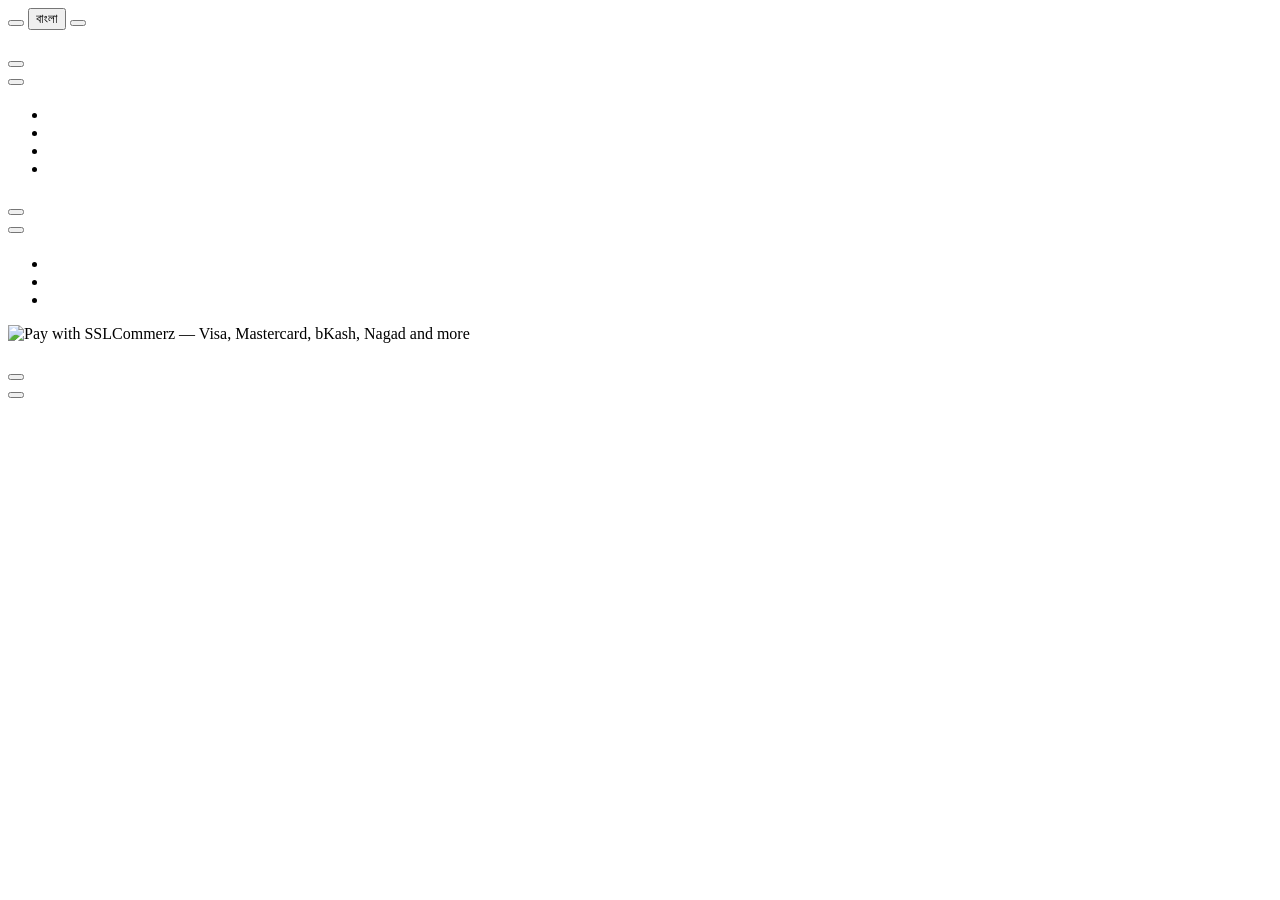
==== commit 6cb829b9: "Root-relative asset paths (/css, /js, /logos): any URL now renders the full homepage instead of a br" ====
--- a/public/index.html
+++ b/public/index.html
@@ -97,7 +97,7 @@
   <link rel="manifest" href="/site.webmanifest">
 
 <!-- boot.js runs BEFORE the page is painted: applies the saved theme + language without a flash. -->
-<script src="js/boot.js"></script>
+<script src="/js/boot.js"></script>
 
 <!-- Fonts -->
 <link rel="preconnect" href="https://fonts.googleapis.com">
@@ -106,19 +106,19 @@
 
 <!-- Styles: one file per part of the page.
      NUMBERED LOAD ORDER MATTERS: later files override earlier ones (08-13 refine 01-07). -->
-  <link rel="stylesheet" href="css/01-tokens.css">
-  <link rel="stylesheet" href="css/02-base.css">
-  <link rel="stylesheet" href="css/03-components.css">
-  <link rel="stylesheet" href="css/04-header.css">
-  <link rel="stylesheet" href="css/05-hero.css">
-  <link rel="stylesheet" href="css/06-sections.css">
-  <link rel="stylesheet" href="css/07-reveal-motion.css">
-  <link rel="stylesheet" href="css/08-refinements.css">
-  <link rel="stylesheet" href="css/09-map.css">
-  <link rel="stylesheet" href="css/10-small-screens.css">
-  <link rel="stylesheet" href="css/11-mobile-menu-cta.css">
-  <link rel="stylesheet" href="css/12-airlines-payments-support.css">
-  <link rel="stylesheet" href="css/13-enquiry-widget.css">
+  <link rel="stylesheet" href="/css/01-tokens.css">
+  <link rel="stylesheet" href="/css/02-base.css">
+  <link rel="stylesheet" href="/css/03-components.css">
+  <link rel="stylesheet" href="/css/04-header.css">
+  <link rel="stylesheet" href="/css/05-hero.css">
+  <link rel="stylesheet" href="/css/06-sections.css">
+  <link rel="stylesheet" href="/css/07-reveal-motion.css">
+  <link rel="stylesheet" href="/css/08-refinements.css">
+  <link rel="stylesheet" href="/css/09-map.css">
+  <link rel="stylesheet" href="/css/10-small-screens.css">
+  <link rel="stylesheet" href="/css/11-mobile-menu-cta.css">
+  <link rel="stylesheet" href="/css/12-airlines-payments-support.css">
+  <link rel="stylesheet" href="/css/13-enquiry-widget.css">
 </head>
 <body>
 
@@ -229,7 +229,7 @@
       <li data-i18n="office_address"></li><li><a data-contact-link="phone" data-phone-text></a></li><li><a data-contact-link="email" data-email-text></a></li></ul></div>
   </div>
   <div class="paybar">
-    <div class="paybar-logo"><img class="pay-banner" src="logos/sslcommerz.webp" alt="Pay with SSLCommerz — Visa, Mastercard, bKash, Nagad and more" loading="lazy"></div>
+    <div class="paybar-logo"><img class="pay-banner" src="/logos/sslcommerz.webp" alt="Pay with SSLCommerz — Visa, Mastercard, bKash, Nagad and more" loading="lazy"></div>
     <p class="paybar-copy" data-i18n="footer_copy"></p>
   </div>
 </div></footer>
@@ -245,6 +245,6 @@
   <button class="support-fab" id="support-fab" type="button" aria-expanded="false" aria-controls="support-panel"><i data-icon="headset"></i><span class="fab-text" data-i18n="support_label"></span></button>
 </div>
 
-<script type="module" src="js/main.js"></script>
+<script type="module" src="/js/main.js"></script>
 </body>
 </html>
